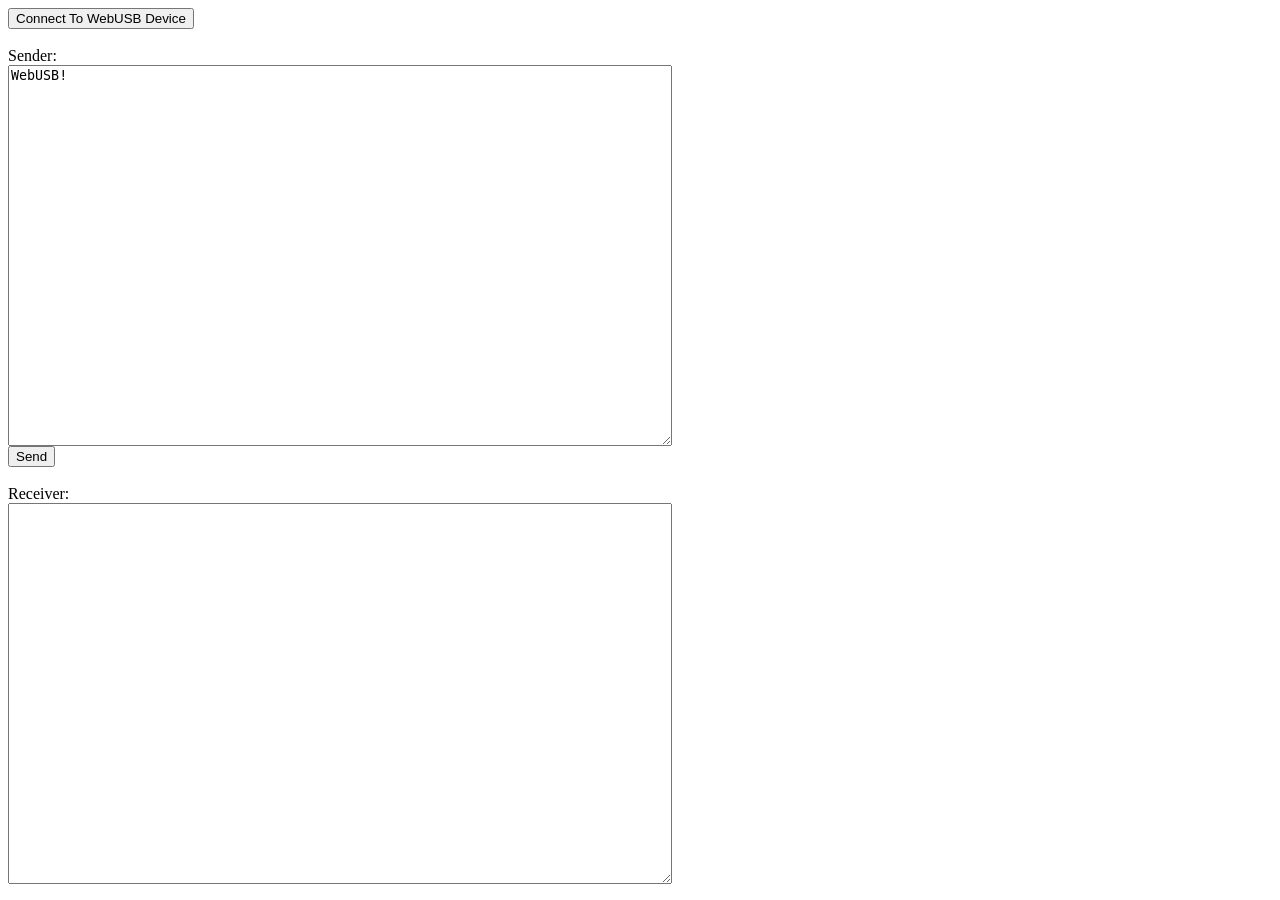
==== index.html @ 4e2903ae "Create index.html" ====
<html>
  <head>
    <title>WebUSB Serial Sample Application</title>
  </head>


<body>
  <script>
var serial = {};

(function() {
  'use strict';

  serial.getPorts = function() {
    return navigator.usb.getDevices().then(devices => {
      return devices.map(device => new serial.Port(device));
    });
  };

  serial.requestPort = function() {
    const filters = [
      { 'vendorId': 0x2fe3, 'productId': 0x0100 },
      { 'vendorId': 0x2fe3, 'productId': 0x00a },
      { 'vendorId': 0x8086, 'productId': 0xF8A1 },
      { 'vendorId': 0x1A86, 'productId': 0x7523 },      
    ];
    return navigator.usb.requestDevice({ 'filters': filters }).then(
      device => new serial.Port(device)
    );
  }

  serial.Port = function(device) {
    this.device_ = device;
  };

  serial.Port.prototype.connect = function() {
    let readLoop = () => {
      const {
        endpointNumber
      } = this.device_.configuration.interfaces[0].alternate.endpoints[0]
      this.device_.transferIn(endpointNumber, 64).then(result => {
        this.onReceive(result.data);
        readLoop();
      }, error => {
        this.onReceiveError(error);
      });
    };

    return this.device_.open()
        .then(() => {
          if (this.device_.configuration === null) {
            return this.device_.selectConfiguration(1);
          }
        })
        .then(() => this.device_.claimInterface(0))
        .then(() => {
          readLoop();
        });
  };

  serial.Port.prototype.disconnect = function() {
    return this.device_.close();
  };

  serial.Port.prototype.send = function(data) {
    const {
      endpointNumber
    } = this.device_.configuration.interfaces[0].alternate.endpoints[1]
    return this.device_.transferOut(endpointNumber, data);
  };
})();

let port;

function connect() {
  port.connect().then(() => {
    port.onReceive = data => {
      let textDecoder = new TextDecoder();
      console.log("Received:", textDecoder.decode(data));
      document.getElementById('output').value += textDecoder.decode(data);
    }
    port.onReceiveError = error => {
      console.error(error);
      document.querySelector("#connect").style = "visibility: initial";
      port.disconnect();
    };
  });
}

function send(string) {
  console.log("sending to serial:" + string.length);
  if (string.length === 0)
    return;
  console.log("sending to serial: [" + string +"]\n");

  let view = new TextEncoder('utf-8').encode(string);
  console.log(view);
  if (port) {
    port.send(view);
  }
};

window.onload = _ => {
  document.querySelector("#connect").onclick = function() {
    serial.requestPort().then(selectedPort => {
      port = selectedPort;
      this.style = "visibility: hidden";
      connect();
    });
  }

  document.querySelector("#submit").onclick = () => {
    let source = document.querySelector("#editor").value;
    send(source);
  }
}

</script>
 <button id="connect" style="visibility: initial">Connect To WebUSB Device</button>
 <br><br><label for="title">Sender: </label> <br>
 <textarea id="editor", rows="25" cols="80" id="source">WebUSB!</textarea>
 <br><button id="submit">Send</button>
 <br><br>
 <label for="title">Receiver: </label> </br>
 <textarea id="output", rows="25" cols="80" id="source"></textarea>
</body>
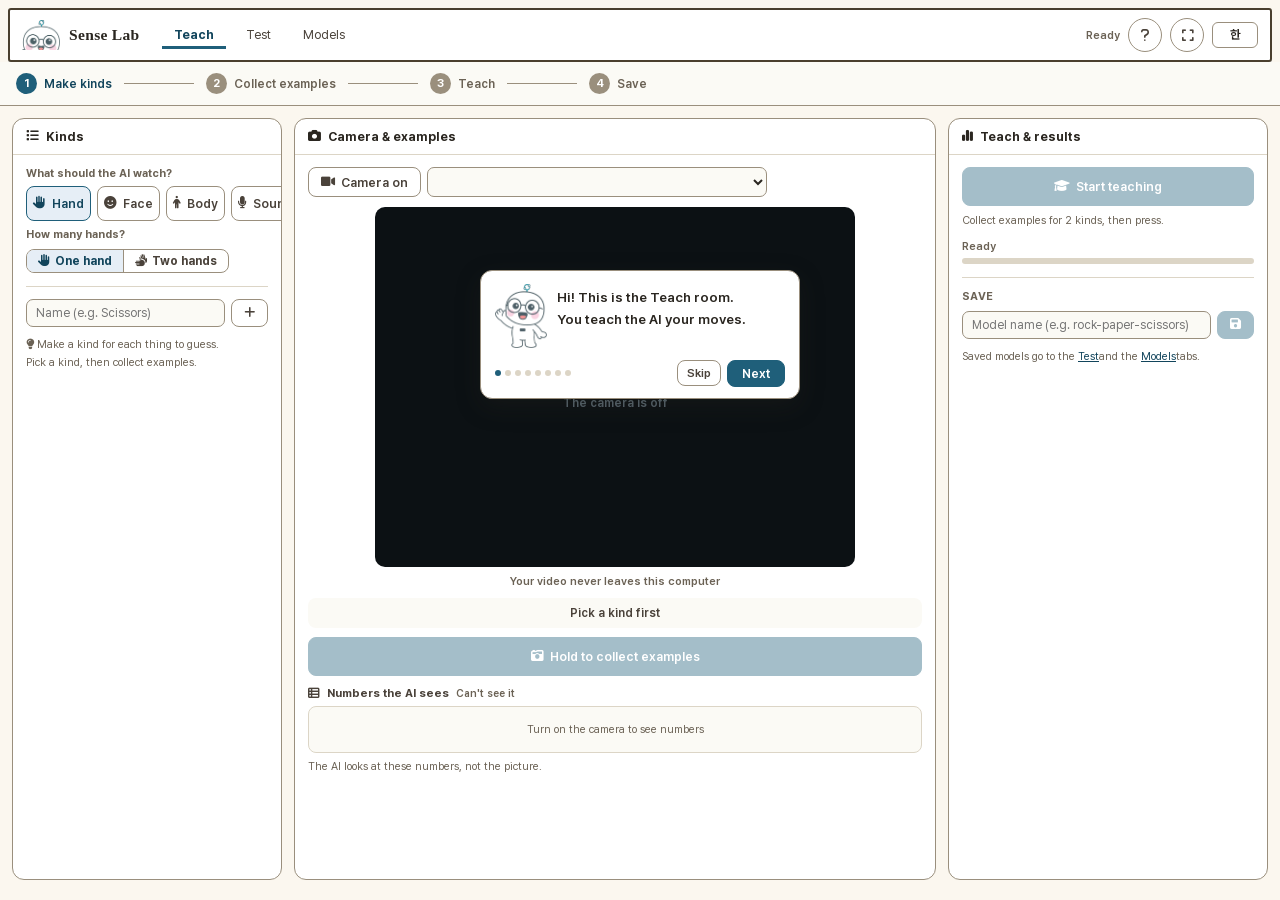
==== commit c1d154ad: "Add sense-lab static site assets Copy the deployable static files from themakerrobot/sense-lab: inde" ====
--- a/index.html
+++ b/index.html
@@ -1,126 +1,141 @@
-<html>
-  <head>
-    <title>WebUSB Serial Sample Application</title>
-  </head>
+<!DOCTYPE html>
+<html lang="ko">
+<head>
+<meta charset="utf-8">
+<meta name="viewport" content="width=device-width,initial-scale=1">
+<title>센스 랩 — 학습실</title>
+<meta name="description" content="웹캠으로 몸의 좌표를 모아 AI를 직접 가르쳐 보세요.">
+<link rel="icon" type="image/png" href="assets/img/favicon.png">
+<link rel="manifest" href="manifest.webmanifest">
+<meta name="theme-color" content="#FBF7EF">
+<link rel="stylesheet" href="assets/fonts/pretendard.css?v=23">
+<link rel="stylesheet" href="css/all.min.css?v=23">
+<link rel="stylesheet" href="css/ui.css?v=23">
+<link rel="stylesheet" href="css/theme-maker.css?v=23">
+<link rel="stylesheet" href="css/app.css?v=23">
+</head>
+<body>
 
+<header data-tab="index.html"></header>
 
-<body>
-  <script>
-var serial = {};
+<div id="steps">
+  <div class="stp on" id="s1"><span class="cir">1</span>종류 만들기</div>
+  <div class="stpline"></div>
+  <div class="stp" id="s2"><span class="cir">2</span>예시 모으기</div>
+  <div class="stpline"></div>
+  <div class="stp" id="s3"><span class="cir">3</span>배우기</div>
+  <div class="stpline"></div>
+  <div class="stp" id="s4"><span class="cir">4</span>저장하기</div>
+</div>
 
-(function() {
-  'use strict';
+<div id="glMain">
 
-  serial.getPorts = function() {
-    return navigator.usb.getDevices().then(devices => {
-      return devices.map(device => new serial.Port(device));
-    });
-  };
+  <div class="pan" id="panL">
+    <div class="ph"><i class="fa-solid fa-list"></i>종류</div>
+    <div class="pb">
+      <div class="pb-label">무엇을 보고 배울까요?</div>
+      <div class="srcpick">
+        <button class="db on" data-src="hand"><i class="fa-solid fa-hand"></i> 손</button>
+        <button class="db" data-src="face"><i class="fa-solid fa-face-smile"></i> 얼굴</button>
+        <button class="db" data-src="pose"><i class="fa-solid fa-person"></i> 포즈</button>
+        <button class="db" data-src="sound"><i class="fa-solid fa-microphone"></i> 소리</button>
+      </div>
+      <div id="variantRow" style="display:none"></div>
 
-  serial.requestPort = function() {
-    const filters = [
-      { 'vendorId': 0x2fe3, 'productId': 0x0100 },
-      { 'vendorId': 0x2fe3, 'productId': 0x00a },
-      { 'vendorId': 0x8086, 'productId': 0xF8A1 },
-      { 'vendorId': 0x1A86, 'productId': 0x7523 },      
-    ];
-    return navigator.usb.requestDevice({ 'filters': filters }).then(
-      device => new serial.Port(device)
-    );
-  }
+      <div class="sec2">
+        <div class="row">
+          <input class="inp" id="clsName" type="text" placeholder="이름 (예: 가위)" maxlength="20">
+          <button class="db" id="clsAdd" title="종류 더하기"><i class="fa-solid fa-plus"></i></button>
+        </div>
+        <div id="clsList"></div>
+        <div class="hint" id="clsHint">
+          <i class="fa-solid fa-lightbulb"></i> 맞히고 싶은 것마다 종류를 만들어요.<br>
+          종류를 누른 뒤 예시를 모아요.
+        </div>
+      </div>
+    </div>
+  </div>
 
-  serial.Port = function(device) {
-    this.device_ = device;
-  };
+  <div class="pan" id="panC">
+    <div class="ph"><i class="fa-solid fa-camera"></i><span id="panCTitle">카메라 &amp; 예시</span></div>
+    <div class="pb">
+      <div class="row" style="margin-bottom:10px">
+        <button class="db" id="camBtn" style="flex-shrink:0"><i class="fa-solid fa-video"></i> 카메라 켜기</button>
+        <select class="inp" id="camSel" style="cursor:pointer"></select>
+      </div>
 
-  serial.Port.prototype.connect = function() {
-    let readLoop = () => {
-      const {
-        endpointNumber
-      } = this.device_.configuration.interfaces[0].alternate.endpoints[0]
-      this.device_.transferIn(endpointNumber, 64).then(result => {
-        this.onReceive(result.data);
-        readLoop();
-      }, error => {
-        this.onReceiveError(error);
-      });
-    };
+      <div id="camBox">
+        <video id="camVid" playsinline muted></video>
+        <canvas id="ovCv"></canvas>
+        <canvas id="micCv" style="display:none"></canvas>
+        <div id="camOff"><i class="fa-solid fa-video-slash fa-2x"></i><span>카메라가 꺼져 있어요</span></div>
+      </div>
+      <div class="privnote" id="privNote">찍은 영상은 이 컴퓨터 밖으로 나가지 않아요</div>
 
-    return this.device_.open()
-        .then(() => {
-          if (this.device_.configuration === null) {
-            return this.device_.selectConfiguration(1);
-          }
-        })
-        .then(() => this.device_.claimInterface(0))
-        .then(() => {
-          readLoop();
-        });
-  };
+      <div class="selinfo" id="selInfo">종류를 골라 주세요</div>
+      <button class="db go" id="capBtn" disabled><i class="fa-solid fa-camera-retro"></i> 꾹 눌러서 예시 모으기</button>
 
-  serial.Port.prototype.disconnect = function() {
-    return this.device_.close();
-  };
+      <div id="numsWrap">
+        <div id="numsHead"><i class="fa-solid fa-table-list"></i>AI가 보는 숫자
+          <span class="st-badge" id="numsState">안 보여요</span>
+          <span class="st-badge" id="faceSigLine" style="display:none;margin-left:auto;color:var(--acc-ink)"></span></div>
+        <div id="numsBox">
+          <div id="numsEmpty">카메라를 켜면 숫자가 나와요</div>
+          <table id="numsTable" style="display:none"></table>
+        </div>
+        <div class="hint" style="margin-top:5px">AI는 사진이 아니라 이 숫자를 봐요.</div>
+      </div>
+    </div>
+  </div>
 
-  serial.Port.prototype.send = function(data) {
-    const {
-      endpointNumber
-    } = this.device_.configuration.interfaces[0].alternate.endpoints[1]
-    return this.device_.transferOut(endpointNumber, data);
-  };
-})();
+  <div class="pan" id="panR">
+    <div class="ph"><i class="fa-solid fa-chart-simple"></i>배우기 &amp; 결과</div>
+    <div class="pb">
+      <button class="db go" id="trainBtn" disabled style="width:100%;justify-content:center;padding:11px">
+        <i class="fa-solid fa-graduation-cap"></i> 배우기 시작
+      </button>
+      <div class="hint" style="margin-top:6px;margin-bottom:10px">종류 2개에 예시를 모은 뒤에 눌러요.</div>
 
-let port;
+      <div class="prg">
+        <div class="lb"><span id="prgLabel">준비 중</span><span id="prgPct"></span></div>
+        <div class="track"><div class="fill" id="prgFill"></div></div>
+      </div>
 
-function connect() {
-  port.connect().then(() => {
-    port.onReceive = data => {
-      let textDecoder = new TextDecoder();
-      console.log("Received:", textDecoder.decode(data));
-      document.getElementById('output').value += textDecoder.decode(data);
-    }
-    port.onReceiveError = error => {
-      console.error(error);
-      document.querySelector("#connect").style = "visibility: initial";
-      port.disconnect();
-    };
-  });
-}
+      <div id="chartBox" style="display:none">
+        <canvas id="chart"></canvas>
+        <div class="chart-legend">
+          <span><i class="lg-acc"></i>맞힌 비율</span>
+          <span><i class="lg-warn"></i>오차</span>
+        </div>
+      </div>
 
-function send(string) {
-  console.log("sending to serial:" + string.length);
-  if (string.length === 0)
-    return;
-  console.log("sending to serial: [" + string +"]\n");
+      <div class="sec2" id="resultSec" style="display:none">
+        <div class="st">결과</div>
+        <div><span class="accbig" id="accBig">0%</span><small id="accWord"></small></div>
+        <div id="cmWrap"></div>
+        <div class="cm-note">헷갈린 표 — 왼쪽이 진짜, 위쪽이 AI의 답이에요.<br>숫자가 대각선에 모이면 잘 배운 거예요.</div>
+      </div>
 
-  let view = new TextEncoder('utf-8').encode(string);
-  console.log(view);
-  if (port) {
-    port.send(view);
-  }
-};
+      <div class="sec2">
+        <div class="st">저장하기</div>
+        <div class="row">
+          <input class="inp" id="mdlName" type="text" placeholder="모델 이름 (예: 가위바위보)" maxlength="30">
+          <button class="db go" id="mdlSave" disabled title="저장"><i class="fa-solid fa-floppy-disk"></i></button>
+        </div>
+        <div class="hint">저장한 모델은 <a href="test.html" style="color:var(--acc-ink)">시험실</a>과
+          <a href="storage.html" style="color:var(--acc-ink)">보관함</a>에서 볼 수 있어요.</div>
+      </div>
+    </div>
+  </div>
 
-window.onload = _ => {
-  document.querySelector("#connect").onclick = function() {
-    serial.requestPort().then(selectedPort => {
-      port = selectedPort;
-      this.style = "visibility: hidden";
-      connect();
-    });
-  }
+</div>
 
-  document.querySelector("#submit").onclick = () => {
-    let source = document.querySelector("#editor").value;
-    send(source);
-  }
-}
+<div id="toast"></div>
 
-</script>
- <button id="connect" style="visibility: initial">Connect To WebUSB Device</button>
- <br><br><label for="title">Sender: </label> <br>
- <textarea id="editor", rows="25" cols="80" id="source">WebUSB!</textarea>
- <br><button id="submit">Send</button>
- <br><br>
- <label for="title">Receiver: </label> </br>
- <textarea id="output", rows="25" cols="80" id="source"></textarea>
+<script src="lib/nav.js?v=23"></script>
+<script src="lib/i18n.js?v=23"></script>
+<script src="lib/tour.js?v=23"></script>
+<script src="vendor/tfjs/tf.min.js"></script>
+<script type="module" src="lib/learn.js?v=23"></script>
 </body>
+</html>
--- a/assets/fonts/pretendard.css
+++ b/assets/fonts/pretendard.css
@@ -0,0 +1,927 @@
+/*
+Copyright (c) 2021 Kil Hyung-jin, with Reserved Font Name Pretendard.
+https://github.com/orioncactus/pretendard
+
+This Font Software is licensed under the SIL Open Font License, Version 1.1.
+This license is copied below, and is also available with a FAQ at:
+http://scripts.sil.org/OFL
+*/
+/* [0] */
+@font-face {
+	font-family: 'Pretendard Variable';
+	font-style: normal;
+	font-display: swap;
+	font-weight: 45 920;
+	src: url(./woff2-dynamic-subset/PretendardVariable.subset.0.woff2) format('woff2-variations');
+	unicode-range: U+f9ca-fa0b, U+ff03-ff05, U+ff07, U+ff0a-ff0b, U+ff0d-ff19, U+ff1b, U+ff1d, U+ff20-ff5b, U+ff5d, U+ffe0-ffe3, U+ffe5-ffe6;
+}
+
+/* [1] */
+@font-face {
+	font-family: 'Pretendard Variable';
+	font-style: normal;
+	font-display: swap;
+	font-weight: 45 920;
+	src: url(./woff2-dynamic-subset/PretendardVariable.subset.1.woff2) format('woff2-variations');
+	unicode-range: U+d723-d728, U+d72a-d733, U+d735-d748, U+d74a-d74f, U+d752-d753, U+d755-d757, U+d75a-d75f, U+d762-d764, U+d766-d768, U+d76a-d76b, U+d76d-d76f, U+d771-d787, U+d789-d78b, U+d78d-d78f, U+d791-d797, U+d79a, U+d79c, U+d79e-d7a3, U+f900-f909, U+f90b-f92e;
+}
+
+/* [2] */
+@font-face {
+	font-family: 'Pretendard Variable';
+	font-style: normal;
+	font-display: swap;
+	font-weight: 45 920;
+	src: url(./woff2-dynamic-subset/PretendardVariable.subset.2.woff2) format('woff2-variations');
+	unicode-range: U+d679-d68b, U+d68e-d69e, U+d6a0, U+d6a2-d6a7, U+d6a9-d6c3, U+d6c6-d6c7, U+d6c9-d6cb, U+d6cd-d6d3, U+d6d5-d6d6, U+d6d8-d6e3, U+d6e5-d6e7, U+d6e9-d6fb, U+d6fd-d717, U+d719-d71f, U+d721-d722;
+}
+
+/* [3] */
+@font-face {
+	font-family: 'Pretendard Variable';
+	font-style: normal;
+	font-display: swap;
+	font-weight: 45 920;
+	src: url(./woff2-dynamic-subset/PretendardVariable.subset.3.woff2) format('woff2-variations');
+	unicode-range: U+d5bc-d5c7, U+d5ca-d5cb, U+d5cd-d5cf, U+d5d1-d5d7, U+d5d9-d5da, U+d5dc, U+d5de-d5e3, U+d5e6-d5e7, U+d5e9-d5eb, U+d5ed-d5f6, U+d5f8, U+d5fa-d5ff, U+d602-d603, U+d605-d607, U+d609-d60f, U+d612-d613, U+d616-d61b, U+d61d-d637, U+d63a-d63b, U+d63d-d63f, U+d641-d647, U+d64a-d64c, U+d64e-d653, U+d656-d657, U+d659-d65b, U+d65d-d666, U+d668, U+d66a-d678;
+}
+
+/* [4] */
+@font-face {
+	font-family: 'Pretendard Variable';
+	font-style: normal;
+	font-display: swap;
+	font-weight: 45 920;
+	src: url(./woff2-dynamic-subset/PretendardVariable.subset.4.woff2) format('woff2-variations');
+	unicode-range: U+d507, U+d509-d50b, U+d50d-d513, U+d515-d53b, U+d53e-d53f, U+d541-d543, U+d545-d54c, U+d54e, U+d550, U+d552-d557, U+d55a-d55b, U+d55d-d55f, U+d561-d564, U+d566-d567, U+d56a, U+d56c, U+d56e-d573, U+d576-d577, U+d579-d583, U+d585-d586, U+d58a-d5a4, U+d5a6-d5bb;
+}
+
+/* [5] */
+@font-face {
+	font-family: 'Pretendard Variable';
+	font-style: normal;
+	font-display: swap;
+	font-weight: 45 920;
+	src: url(./woff2-dynamic-subset/PretendardVariable.subset.5.woff2) format('woff2-variations');
+	unicode-range: U+d464-d477, U+d47a-d47b, U+d47d-d47f, U+d481-d487, U+d489-d48a, U+d48c, U+d48e-d4e7, U+d4e9-d503, U+d505-d506;
+}
+
+/* [6] */
+@font-face {
+	font-family: 'Pretendard Variable';
+	font-style: normal;
+	font-display: swap;
+	font-weight: 45 920;
+	src: url(./woff2-dynamic-subset/PretendardVariable.subset.6.woff2) format('woff2-variations');
+	unicode-range: U+d3bf-d3c7, U+d3ca-d3cf, U+d3d1-d3eb, U+d3ee-d3ef, U+d3f1-d3f3, U+d3f5-d3fb, U+d3fd-d400, U+d402-d45b, U+d45d-d463;
+}
+
+/* [7] */
+@font-face {
+	font-family: 'Pretendard Variable';
+	font-style: normal;
+	font-display: swap;
+	font-weight: 45 920;
+	src: url(./woff2-dynamic-subset/PretendardVariable.subset.7.woff2) format('woff2-variations');
+	unicode-range: U+d2ff, U+d302-d304, U+d306-d30b, U+d30f, U+d311-d313, U+d315-d31b, U+d31e, U+d322-d324, U+d326-d327, U+d32a-d32b, U+d32d-d32f, U+d331-d337, U+d339-d33c, U+d33e-d37b, U+d37e-d37f, U+d381-d383, U+d385-d38b, U+d38e-d390, U+d392-d397, U+d39a-d39b, U+d39d-d39f, U+d3a1-d3a7, U+d3a9-d3aa, U+d3ac, U+d3ae-d3b3, U+d3b5-d3b7, U+d3b9-d3bb, U+d3bd-d3be;
+}
+
+/* [8] */
+@font-face {
+	font-family: 'Pretendard Variable';
+	font-style: normal;
+	font-display: swap;
+	font-weight: 45 920;
+	src: url(./woff2-dynamic-subset/PretendardVariable.subset.8.woff2) format('woff2-variations');
+	unicode-range: U+d257-d27f, U+d281-d29b, U+d29d-d29f, U+d2a1-d2ab, U+d2ad-d2b7, U+d2ba-d2bb, U+d2bd-d2bf, U+d2c1-d2c7, U+d2c9-d2ef, U+d2f2-d2f3, U+d2f5-d2f7, U+d2f9-d2fe;
+}
+
+/* [9] */
+@font-face {
+	font-family: 'Pretendard Variable';
+	font-style: normal;
+	font-display: swap;
+	font-weight: 45 920;
+	src: url(./woff2-dynamic-subset/PretendardVariable.subset.9.woff2) format('woff2-variations');
+	unicode-range: U+d1b4, U+d1b6-d1f3, U+d1f5-d22b, U+d22e-d22f, U+d231-d233, U+d235-d23b, U+d23d-d240, U+d242-d256;
+}
+
+/* [10] */
+@font-face {
+	font-family: 'Pretendard Variable';
+	font-style: normal;
+	font-display: swap;
+	font-weight: 45 920;
+	src: url(./woff2-dynamic-subset/PretendardVariable.subset.10.woff2) format('woff2-variations');
+	unicode-range: U+d105-d12f, U+d132-d133, U+d135-d137, U+d139-d13f, U+d141-d142, U+d144, U+d146-d14b, U+d14e-d14f, U+d151-d153, U+d155-d15b, U+d15e-d187, U+d189-d19f, U+d1a2-d1a3, U+d1a5-d1a7, U+d1a9-d1af, U+d1b2-d1b3;
+}
+
+/* [11] */
+@font-face {
+	font-family: 'Pretendard Variable';
+	font-style: normal;
+	font-display: swap;
+	font-weight: 45 920;
+	src: url(./woff2-dynamic-subset/PretendardVariable.subset.11.woff2) format('woff2-variations');
+	unicode-range: U+d04b-d04f, U+d051-d057, U+d059-d06b, U+d06d-d06f, U+d071-d073, U+d075-d07b, U+d07e-d0a3, U+d0a6-d0a7, U+d0a9-d0ab, U+d0ad-d0b3, U+d0b6, U+d0b8, U+d0ba-d0bf, U+d0c2-d0c3, U+d0c5-d0c7, U+d0c9-d0cf, U+d0d2, U+d0d6-d0db, U+d0de-d0df, U+d0e1-d0e3, U+d0e5-d0eb, U+d0ee-d0f0, U+d0f2-d104;
+}
+
+/* [12] */
+@font-face {
+	font-family: 'Pretendard Variable';
+	font-style: normal;
+	font-display: swap;
+	font-weight: 45 920;
+	src: url(./woff2-dynamic-subset/PretendardVariable.subset.12.woff2) format('woff2-variations');
+	unicode-range: U+cfa2-cfc3, U+cfc5-cfdf, U+cfe2-cfe3, U+cfe5-cfe7, U+cfe9-cff4, U+cff6-cffb, U+cffd-cfff, U+d001-d003, U+d005-d017, U+d019-d033, U+d036-d037, U+d039-d03b, U+d03d-d04a;
+}
+
+/* [13] */
+@font-face {
+	font-family: 'Pretendard Variable';
+	font-style: normal;
+	font-display: swap;
+	font-weight: 45 920;
+	src: url(./woff2-dynamic-subset/PretendardVariable.subset.13.woff2) format('woff2-variations');
+	unicode-range: U+cef0-cef3, U+cef6, U+cef9-ceff, U+cf01-cf03, U+cf05-cf07, U+cf09-cf0f, U+cf11-cf12, U+cf14-cf1b, U+cf1d-cf1f, U+cf21-cf2f, U+cf31-cf53, U+cf56-cf57, U+cf59-cf5b, U+cf5d-cf63, U+cf66, U+cf68, U+cf6a-cf6f, U+cf71-cf84, U+cf86-cf8b, U+cf8d-cfa1;
+}
+
+/* [14] */
+@font-face {
+	font-family: 'Pretendard Variable';
+	font-style: normal;
+	font-display: swap;
+	font-weight: 45 920;
+	src: url(./woff2-dynamic-subset/PretendardVariable.subset.14.woff2) format('woff2-variations');
+	unicode-range: U+ce3c-ce57, U+ce5a-ce5b, U+ce5d-ce5f, U+ce61-ce67, U+ce6a, U+ce6c, U+ce6e-ce73, U+ce76-ce77, U+ce79-ce7b, U+ce7d-ce83, U+ce85-ce88, U+ce8a-ce8f, U+ce91-ce93, U+ce95-ce97, U+ce99-ce9f, U+cea2, U+cea4-ceab, U+cead-cee3, U+cee6-cee7, U+cee9-ceeb, U+ceed-ceef;
+}
+
+/* [15] */
+@font-face {
+	font-family: 'Pretendard Variable';
+	font-style: normal;
+	font-display: swap;
+	font-weight: 45 920;
+	src: url(./woff2-dynamic-subset/PretendardVariable.subset.15.woff2) format('woff2-variations');
+	unicode-range: U+cd92-cd93, U+cd96-cd97, U+cd99-cd9b, U+cd9d-cda3, U+cda6-cda8, U+cdaa-cdaf, U+cdb1-cdc3, U+cdc5-cdcb, U+cdcd-cde7, U+cde9-ce03, U+ce05-ce1f, U+ce22-ce34, U+ce36-ce3b;
+}
+
+/* [16] */
+@font-face {
+	font-family: 'Pretendard Variable';
+	font-style: normal;
+	font-display: swap;
+	font-weight: 45 920;
+	src: url(./woff2-dynamic-subset/PretendardVariable.subset.16.woff2) format('woff2-variations');
+	unicode-range: U+ccef-cd07, U+cd0a-cd0b, U+cd0d-cd1a, U+cd1c, U+cd1e-cd2b, U+cd2d-cd5b, U+cd5d-cd77, U+cd79-cd91;
+}
+
+/* [17] */
+@font-face {
+	font-family: 'Pretendard Variable';
+	font-style: normal;
+	font-display: swap;
+	font-weight: 45 920;
+	src: url(./woff2-dynamic-subset/PretendardVariable.subset.17.woff2) format('woff2-variations');
+	unicode-range: U+cc3f-cc43, U+cc46-cc47, U+cc49-cc4b, U+cc4d-cc53, U+cc55-cc58, U+cc5a-cc5f, U+cc61-cc97, U+cc9a-cc9b, U+cc9d-cc9f, U+cca1-cca7, U+ccaa, U+ccac, U+ccae-ccb3, U+ccb6-ccb7, U+ccb9-ccbb, U+ccbd-cccf, U+ccd1-cce3, U+cce5-ccee;
+}
+
+/* [18] */
+@font-face {
+	font-family: 'Pretendard Variable';
+	font-style: normal;
+	font-display: swap;
+	font-weight: 45 920;
+	src: url(./woff2-dynamic-subset/PretendardVariable.subset.18.woff2) format('woff2-variations');
+	unicode-range: U+cb91-cbd3, U+cbd5-cbe3, U+cbe5-cc0b, U+cc0e-cc0f, U+cc11-cc13, U+cc15-cc1b, U+cc1d-cc20, U+cc23-cc27, U+cc2a-cc2b, U+cc2d, U+cc2f, U+cc31-cc37, U+cc3a, U+cc3c;
+}
+
+/* [19] */
+@font-face {
+	font-family: 'Pretendard Variable';
+	font-style: normal;
+	font-display: swap;
+	font-weight: 45 920;
+	src: url(./woff2-dynamic-subset/PretendardVariable.subset.19.woff2) format('woff2-variations');
+	unicode-range: U+caf4-cb47, U+cb4a-cb90;
+}
+
+/* [20] */
+@font-face {
+	font-family: 'Pretendard Variable';
+	font-style: normal;
+	font-display: swap;
+	font-weight: 45 920;
+	src: url(./woff2-dynamic-subset/PretendardVariable.subset.20.woff2) format('woff2-variations');
+	unicode-range: U+ca4a-ca4b, U+ca4e-ca4f, U+ca51-ca53, U+ca55-ca5b, U+ca5d-ca60, U+ca62-ca83, U+ca85-cabb, U+cabe-cabf, U+cac1-cac3, U+cac5-cacb, U+cacd-cad0, U+cad2, U+cad4-cad8, U+cada-caf3;
+}
+
+/* [21] */
+@font-face {
+	font-family: 'Pretendard Variable';
+	font-style: normal;
+	font-display: swap;
+	font-weight: 45 920;
+	src: url(./woff2-dynamic-subset/PretendardVariable.subset.21.woff2) format('woff2-variations');
+	unicode-range: U+c996-c997, U+c99a-c99c, U+c99e-c9bf, U+c9c2-c9c3, U+c9c5-c9c7, U+c9c9-c9cf, U+c9d2, U+c9d4, U+c9d7-c9d8, U+c9db, U+c9de-c9df, U+c9e1-c9e3, U+c9e5-c9e6, U+c9e8-c9eb, U+c9ee-c9f0, U+c9f2-c9f7, U+c9f9-ca0b, U+ca0d-ca28, U+ca2a-ca49;
+}
+
+/* [22] */
+@font-face {
+	font-family: 'Pretendard Variable';
+	font-style: normal;
+	font-display: swap;
+	font-weight: 45 920;
+	src: url(./woff2-dynamic-subset/PretendardVariable.subset.22.woff2) format('woff2-variations');
+	unicode-range: U+c8e9-c8f4, U+c8f6-c8fb, U+c8fe-c8ff, U+c901-c903, U+c905-c90b, U+c90e-c910, U+c912-c917, U+c919-c92b, U+c92d-c94f, U+c951-c953, U+c955-c96b, U+c96d-c973, U+c975-c987, U+c98a-c98b, U+c98d-c98f, U+c991-c995;
+}
+
+/* [23] */
+@font-face {
+	font-family: 'Pretendard Variable';
+	font-style: normal;
+	font-display: swap;
+	font-weight: 45 920;
+	src: url(./woff2-dynamic-subset/PretendardVariable.subset.23.woff2) format('woff2-variations');
+	unicode-range: U+c841-c84b, U+c84d-c86f, U+c872-c873, U+c875-c877, U+c879-c87f, U+c882-c884, U+c887-c88a, U+c88d-c8c3, U+c8c5-c8df, U+c8e1-c8e8;
+}
+
+/* [24] */
+@font-face {
+	font-family: 'Pretendard Variable';
+	font-style: normal;
+	font-display: swap;
+	font-weight: 45 920;
+	src: url(./woff2-dynamic-subset/PretendardVariable.subset.24.woff2) format('woff2-variations');
+	unicode-range: U+c779-c77b, U+c77e-c782, U+c786, U+c78b, U+c78d, U+c78f, U+c792-c793, U+c795, U+c797, U+c799-c79f, U+c7a2, U+c7a7-c7ab, U+c7ae-c7bb, U+c7bd-c7c0, U+c7c2-c7c7, U+c7c9-c7dc, U+c7de-c7ff, U+c802-c803, U+c805-c807, U+c809, U+c80b-c80f, U+c812, U+c814, U+c817-c81b, U+c81e-c81f, U+c821-c823, U+c825-c82e, U+c830-c837, U+c839-c83b, U+c83d-c840;
+}
+
+/* [25] */
+@font-face {
+	font-family: 'Pretendard Variable';
+	font-style: normal;
+	font-display: swap;
+	font-weight: 45 920;
+	src: url(./woff2-dynamic-subset/PretendardVariable.subset.25.woff2) format('woff2-variations');
+	unicode-range: U+c6bb-c6bf, U+c6c2, U+c6c4, U+c6c6-c6cb, U+c6ce-c6cf, U+c6d1-c6d3, U+c6d5-c6db, U+c6dd-c6df, U+c6e1-c6e7, U+c6e9-c6eb, U+c6ed-c6ef, U+c6f1-c6f8, U+c6fa-c703, U+c705-c707, U+c709-c70b, U+c70d-c716, U+c718, U+c71a-c71f, U+c722-c723, U+c725-c727, U+c729-c734, U+c736-c73b, U+c73e-c73f, U+c741-c743, U+c745-c74b, U+c74e-c750, U+c752-c757, U+c759-c773, U+c776-c777;
+}
+
+/* [26] */
+@font-face {
+	font-family: 'Pretendard Variable';
+	font-style: normal;
+	font-display: swap;
+	font-weight: 45 920;
+	src: url(./woff2-dynamic-subset/PretendardVariable.subset.26.woff2) format('woff2-variations');
+	unicode-range: U+c5f5-c5fb, U+c5fe, U+c602-c605, U+c607, U+c609-c60f, U+c611-c61a, U+c61c-c623, U+c626-c627, U+c629-c62b, U+c62d, U+c62f-c632, U+c636, U+c638, U+c63a-c63f, U+c642-c643, U+c645-c647, U+c649-c652, U+c656-c65b, U+c65d-c65f, U+c661-c663, U+c665-c677, U+c679-c67b, U+c67d-c693, U+c696-c697, U+c699-c69b, U+c69d-c6a3, U+c6a6, U+c6a8, U+c6aa-c6af, U+c6b2-c6b3, U+c6b5-c6b7, U+c6b9-c6ba;
+}
+
+/* [27] */
+@font-face {
+	font-family: 'Pretendard Variable';
+	font-style: normal;
+	font-display: swap;
+	font-weight: 45 920;
+	src: url(./woff2-dynamic-subset/PretendardVariable.subset.27.woff2) format('woff2-variations');
+	unicode-range: U+c517-c527, U+c52a-c52b, U+c52d-c52f, U+c531-c538, U+c53a, U+c53c, U+c53e-c543, U+c546-c547, U+c54b, U+c54d-c552, U+c556, U+c55a-c55b, U+c55d, U+c55f, U+c562-c563, U+c565-c567, U+c569-c56f, U+c572, U+c574, U+c576-c57b, U+c57e-c57f, U+c581-c583, U+c585-c586, U+c588-c58b, U+c58e, U+c590, U+c592-c596, U+c599-c5b3, U+c5b6-c5b7, U+c5ba, U+c5be-c5c3, U+c5ca-c5cb, U+c5cd, U+c5cf, U+c5d2-c5d3, U+c5d5-c5d7, U+c5d9-c5df, U+c5e1-c5e2, U+c5e4, U+c5e6-c5eb, U+c5ef, U+c5f1-c5f3;
+}
+
+/* [28] */
+@font-face {
+	font-family: 'Pretendard Variable';
+	font-style: normal;
+	font-display: swap;
+	font-weight: 45 920;
+	src: url(./woff2-dynamic-subset/PretendardVariable.subset.28.woff2) format('woff2-variations');
+	unicode-range: U+c475-c4ef, U+c4f2-c4f3, U+c4f5-c4f7, U+c4f9-c4ff, U+c502-c50b, U+c50d-c516;
+}
+
+/* [29] */
+@font-face {
+	font-family: 'Pretendard Variable';
+	font-style: normal;
+	font-display: swap;
+	font-weight: 45 920;
+	src: url(./woff2-dynamic-subset/PretendardVariable.subset.29.woff2) format('woff2-variations');
+	unicode-range: U+c3d0-c3d7, U+c3da-c3db, U+c3dd-c3de, U+c3e1-c3ec, U+c3ee-c3f3, U+c3f5-c42b, U+c42d-c463, U+c466-c474;
+}
+
+/* [30] */
+@font-face {
+	font-family: 'Pretendard Variable';
+	font-style: normal;
+	font-display: swap;
+	font-weight: 45 920;
+	src: url(./woff2-dynamic-subset/PretendardVariable.subset.30.woff2) format('woff2-variations');
+	unicode-range: U+c32b-c367, U+c36a-c36b, U+c36d-c36f, U+c371-c377, U+c37a-c37b, U+c37e-c383, U+c385-c387, U+c389-c3cf;
+}
+
+/* [31] */
+@font-face {
+	font-family: 'Pretendard Variable';
+	font-style: normal;
+	font-display: swap;
+	font-weight: 45 920;
+	src: url(./woff2-dynamic-subset/PretendardVariable.subset.31.woff2) format('woff2-variations');
+	unicode-range: U+c26a-c26b, U+c26d-c26f, U+c271-c273, U+c275-c27b, U+c27e-c287, U+c289-c28f, U+c291-c297, U+c299-c29a, U+c29c-c2a3, U+c2a5-c2a7, U+c2a9-c2ab, U+c2ad-c2b3, U+c2b6, U+c2b8, U+c2ba-c2bb, U+c2bd-c2db, U+c2de-c2df, U+c2e1-c2e2, U+c2e5-c2ea, U+c2ee, U+c2f0, U+c2f2-c2f5, U+c2f7, U+c2fa-c2fb, U+c2fd-c2ff, U+c301-c307, U+c309-c30c, U+c30e-c312, U+c315-c323, U+c325-c328, U+c32a;
+}
+
+/* [32] */
+@font-face {
+	font-family: 'Pretendard Variable';
+	font-style: normal;
+	font-display: swap;
+	font-weight: 45 920;
+	src: url(./woff2-dynamic-subset/PretendardVariable.subset.32.woff2) format('woff2-variations');
+	unicode-range: U+c1bc-c1c3, U+c1c5-c1df, U+c1e1-c1fb, U+c1fd-c203, U+c205-c20c, U+c20e, U+c210-c217, U+c21a-c21b, U+c21d-c21e, U+c221-c227, U+c229-c22a, U+c22c, U+c22e, U+c230, U+c233-c24f, U+c251-c257, U+c259-c269;
+}
+
+/* [33] */
+@font-face {
+	font-family: 'Pretendard Variable';
+	font-style: normal;
+	font-display: swap;
+	font-weight: 45 920;
+	src: url(./woff2-dynamic-subset/PretendardVariable.subset.33.woff2) format('woff2-variations');
+	unicode-range: U+c101-c11b, U+c11f, U+c121-c123, U+c125-c12b, U+c12e, U+c132-c137, U+c13a-c13b, U+c13d-c13f, U+c141-c147, U+c14a, U+c14c-c153, U+c155-c157, U+c159-c15b, U+c15d-c166, U+c169-c16f, U+c171-c177, U+c179-c18b, U+c18e-c18f, U+c191-c193, U+c195-c19b, U+c19d-c19e, U+c1a0, U+c1a2-c1a4, U+c1a6-c1bb;
+}
+
+/* [34] */
+@font-face {
+	font-family: 'Pretendard Variable';
+	font-style: normal;
+	font-display: swap;
+	font-weight: 45 920;
+	src: url(./woff2-dynamic-subset/PretendardVariable.subset.34.woff2) format('woff2-variations');
+	unicode-range: U+c049-c057, U+c059-c05b, U+c05d-c05f, U+c061-c067, U+c069-c08f, U+c091-c0ab, U+c0ae-c0af, U+c0b1-c0b3, U+c0b5, U+c0b7-c0bb, U+c0be, U+c0c2-c0c7, U+c0ca-c0cb, U+c0cd-c0cf, U+c0d1-c0d7, U+c0d9-c0da, U+c0dc, U+c0de-c0e3, U+c0e5-c0eb, U+c0ed-c0f3, U+c0f6, U+c0f8, U+c0fa-c0ff;
+}
+
+/* [35] */
+@font-face {
+	font-family: 'Pretendard Variable';
+	font-style: normal;
+	font-display: swap;
+	font-weight: 45 920;
+	src: url(./woff2-dynamic-subset/PretendardVariable.subset.35.woff2) format('woff2-variations');
+	unicode-range: U+bfa7-bfaf, U+bfb1-bfc4, U+bfc6-bfcb, U+bfce-bfcf, U+bfd1-bfd3, U+bfd5-bfdb, U+bfdd-c048;
+}
+
+/* [36] */
+@font-face {
+	font-family: 'Pretendard Variable';
+	font-style: normal;
+	font-display: swap;
+	font-weight: 45 920;
+	src: url(./woff2-dynamic-subset/PretendardVariable.subset.36.woff2) format('woff2-variations');
+	unicode-range: U+bf07, U+bf09-bf3f, U+bf41-bf4f, U+bf52-bf54, U+bf56-bfa6;
+}
+
+/* [37] */
+@font-face {
+	font-family: 'Pretendard Variable';
+	font-style: normal;
+	font-display: swap;
+	font-weight: 45 920;
+	src: url(./woff2-dynamic-subset/PretendardVariable.subset.37.woff2) format('woff2-variations');
+	unicode-range: U+be56, U+be58, U+be5c-be5f, U+be62-be63, U+be65-be67, U+be69-be74, U+be76-be7b, U+be7e-be7f, U+be81-be8e, U+be90, U+be92-bea7, U+bea9-becf, U+bed2-bed3, U+bed5-bed6, U+bed9-bee3, U+bee6-bf06;
+}
+
+/* [38] */
+@font-face {
+	font-family: 'Pretendard Variable';
+	font-style: normal;
+	font-display: swap;
+	font-weight: 45 920;
+	src: url(./woff2-dynamic-subset/PretendardVariable.subset.38.woff2) format('woff2-variations');
+	unicode-range: U+bdb0-bdd3, U+bdd5-bdef, U+bdf1-be0b, U+be0d-be0f, U+be11-be13, U+be15-be43, U+be46-be47, U+be49-be4b, U+be4d-be53;
+}
+
+/* [39] */
+@font-face {
+	font-family: 'Pretendard Variable';
+	font-style: normal;
+	font-display: swap;
+	font-weight: 45 920;
+	src: url(./woff2-dynamic-subset/PretendardVariable.subset.39.woff2) format('woff2-variations');
+	unicode-range: U+bd03, U+bd06, U+bd08, U+bd0a-bd0f, U+bd11-bd22, U+bd25-bd47, U+bd49-bd58, U+bd5a-bd7f, U+bd82-bd83, U+bd85-bd87, U+bd8a-bd8f, U+bd91-bd92, U+bd94, U+bd96-bd98, U+bd9a-bdaf;
+}
+
+/* [40] */
+@font-face {
+	font-family: 'Pretendard Variable';
+	font-style: normal;
+	font-display: swap;
+	font-weight: 45 920;
+	src: url(./woff2-dynamic-subset/PretendardVariable.subset.40.woff2) format('woff2-variations');
+	unicode-range: U+bc4e-bc83, U+bc86-bc87, U+bc89-bc8b, U+bc8d-bc93, U+bc96, U+bc98, U+bc9b-bc9f, U+bca2-bca3, U+bca5-bca7, U+bca9-bcb2, U+bcb4-bcbb, U+bcbe-bcbf, U+bcc1-bcc3, U+bcc5-bccc, U+bcce-bcd0, U+bcd2-bcd4, U+bcd6-bcf3, U+bcf7, U+bcf9-bcfb, U+bcfd-bd02;
+}
+
+/* [41] */
+@font-face {
+	font-family: 'Pretendard Variable';
+	font-style: normal;
+	font-display: swap;
+	font-weight: 45 920;
+	src: url(./woff2-dynamic-subset/PretendardVariable.subset.41.woff2) format('woff2-variations');
+	unicode-range: U+bb90-bba3, U+bba5-bbab, U+bbad-bbbf, U+bbc1-bbf7, U+bbfa-bbfb, U+bbfd-bbfe, U+bc01-bc07, U+bc09-bc0a, U+bc0e, U+bc10, U+bc12-bc13, U+bc17, U+bc19-bc1a, U+bc1e, U+bc20-bc23, U+bc26, U+bc28, U+bc2a-bc2c, U+bc2e-bc2f, U+bc32-bc33, U+bc35-bc37, U+bc39-bc3f, U+bc41-bc42, U+bc44, U+bc46-bc48, U+bc4a-bc4d;
+}
+
+/* [42] */
+@font-face {
+	font-family: 'Pretendard Variable';
+	font-style: normal;
+	font-display: swap;
+	font-weight: 45 920;
+	src: url(./woff2-dynamic-subset/PretendardVariable.subset.42.woff2) format('woff2-variations');
+	unicode-range: U+bae6-bafb, U+bafd-bb17, U+bb19-bb33, U+bb37, U+bb39-bb3a, U+bb3d-bb43, U+bb45-bb46, U+bb48, U+bb4a-bb4f, U+bb51-bb53, U+bb55-bb57, U+bb59-bb62, U+bb64-bb8f;
+}
+
+/* [43] */
+@font-face {
+	font-family: 'Pretendard Variable';
+	font-style: normal;
+	font-display: swap;
+	font-weight: 45 920;
+	src: url(./woff2-dynamic-subset/PretendardVariable.subset.43.woff2) format('woff2-variations');
+	unicode-range: U+ba30-ba37, U+ba3a-ba3b, U+ba3d-ba3f, U+ba41-ba47, U+ba49-ba4a, U+ba4c, U+ba4e-ba53, U+ba56-ba57, U+ba59-ba5b, U+ba5d-ba63, U+ba65-ba66, U+ba68-ba6f, U+ba71-ba73, U+ba75-ba77, U+ba79-ba84, U+ba86, U+ba88-baa7, U+baaa, U+baad-baaf, U+bab1-bab7, U+baba, U+babc, U+babe-bae5;
+}
+
+/* [44] */
+@font-face {
+	font-family: 'Pretendard Variable';
+	font-style: normal;
+	font-display: swap;
+	font-weight: 45 920;
+	src: url(./woff2-dynamic-subset/PretendardVariable.subset.44.woff2) format('woff2-variations');
+	unicode-range: U+b96e-b973, U+b976-b977, U+b979-b97b, U+b97d-b983, U+b986, U+b988, U+b98a-b98d, U+b98f-b9ab, U+b9ae-b9af, U+b9b1-b9b3, U+b9b5-b9bb, U+b9be, U+b9c0, U+b9c2-b9c7, U+b9ca-b9cb, U+b9cd, U+b9d2-b9d7, U+b9da, U+b9dc, U+b9df-b9e0, U+b9e2, U+b9e6-b9e7, U+b9e9-b9f3, U+b9f6, U+b9f8, U+b9fb-ba2f;
+}
+
+/* [45] */
+@font-face {
+	font-family: 'Pretendard Variable';
+	font-style: normal;
+	font-display: swap;
+	font-weight: 45 920;
+	src: url(./woff2-dynamic-subset/PretendardVariable.subset.45.woff2) format('woff2-variations');
+	unicode-range: U+b8bf-b8cb, U+b8cd-b8e0, U+b8e2-b8e7, U+b8ea-b8eb, U+b8ed-b8ef, U+b8f1-b8f7, U+b8fa, U+b8fc, U+b8fe-b903, U+b905-b917, U+b919-b91f, U+b921-b93b, U+b93d-b957, U+b95a-b95b, U+b95d-b95f, U+b961-b967, U+b969-b96c;
+}
+
+/* [46] */
+@font-face {
+	font-family: 'Pretendard Variable';
+	font-style: normal;
+	font-display: swap;
+	font-weight: 45 920;
+	src: url(./woff2-dynamic-subset/PretendardVariable.subset.46.woff2) format('woff2-variations');
+	unicode-range: U+b80d-b80f, U+b811-b817, U+b81a, U+b81c-b823, U+b826-b827, U+b829-b82b, U+b82d-b833, U+b836, U+b83a-b83f, U+b841-b85b, U+b85e-b85f, U+b861-b863, U+b865-b86b, U+b86e, U+b870, U+b872-b8af, U+b8b1-b8be;
+}
+
+/* [47] */
+@font-face {
+	font-family: 'Pretendard Variable';
+	font-style: normal;
+	font-display: swap;
+	font-weight: 45 920;
+	src: url(./woff2-dynamic-subset/PretendardVariable.subset.47.woff2) format('woff2-variations');
+	unicode-range: U+b74d-b75f, U+b761-b763, U+b765-b774, U+b776-b77b, U+b77e-b77f, U+b781-b783, U+b785-b78b, U+b78e, U+b792-b796, U+b79a-b79b, U+b79d-b7a7, U+b7aa, U+b7ae-b7b3, U+b7b6-b7c8, U+b7ca-b7eb, U+b7ee-b7ef, U+b7f1-b7f3, U+b7f5-b7fb, U+b7fe, U+b802-b806, U+b80a-b80b;
+}
+
+/* [48] */
+@font-face {
+	font-family: 'Pretendard Variable';
+	font-style: normal;
+	font-display: swap;
+	font-weight: 45 920;
+	src: url(./woff2-dynamic-subset/PretendardVariable.subset.48.woff2) format('woff2-variations');
+	unicode-range: U+b6a7-b6aa, U+b6ac-b6b0, U+b6b2-b6ef, U+b6f1-b727, U+b72a-b72b, U+b72d-b72e, U+b731-b737, U+b739-b73a, U+b73c-b743, U+b745-b74c;
+}
+
+/* [49] */
+@font-face {
+	font-family: 'Pretendard Variable';
+	font-style: normal;
+	font-display: swap;
+	font-weight: 45 920;
+	src: url(./woff2-dynamic-subset/PretendardVariable.subset.49.woff2) format('woff2-variations');
+	unicode-range: U+b605-b60f, U+b612-b617, U+b619-b624, U+b626-b69b, U+b69e-b6a3, U+b6a5-b6a6;
+}
+
+/* [50] */
+@font-face {
+	font-family: 'Pretendard Variable';
+	font-style: normal;
+	font-display: swap;
+	font-weight: 45 920;
+	src: url(./woff2-dynamic-subset/PretendardVariable.subset.50.woff2) format('woff2-variations');
+	unicode-range: U+b55f, U+b562-b583, U+b585-b59f, U+b5a2-b5a3, U+b5a5-b5a7, U+b5a9-b5b2, U+b5b5-b5ba, U+b5bd-b604;
+}
+
+/* [51] */
+@font-face {
+	font-family: 'Pretendard Variable';
+	font-style: normal;
+	font-display: swap;
+	font-weight: 45 920;
+	src: url(./woff2-dynamic-subset/PretendardVariable.subset.51.woff2) format('woff2-variations');
+	unicode-range: U+b4a5-b4b6, U+b4b8-b4bf, U+b4c1-b4c7, U+b4c9-b4db, U+b4de-b4df, U+b4e1-b4e2, U+b4e5-b4eb, U+b4ee, U+b4f0, U+b4f2-b513, U+b516-b517, U+b519-b51a, U+b51d-b523, U+b526, U+b528, U+b52b-b52f, U+b532-b533, U+b535-b537, U+b539-b53f, U+b541-b544, U+b546-b54b, U+b54d-b54f, U+b551-b55b, U+b55d-b55e;
+}
+
+/* [52] */
+@font-face {
+	font-family: 'Pretendard Variable';
+	font-style: normal;
+	font-display: swap;
+	font-weight: 45 920;
+	src: url(./woff2-dynamic-subset/PretendardVariable.subset.52.woff2) format('woff2-variations');
+	unicode-range: U+b3f8-b3fb, U+b3fd-b40f, U+b411-b417, U+b419-b41b, U+b41d-b41f, U+b421-b427, U+b42a-b42b, U+b42d-b44f, U+b452-b453, U+b455-b457, U+b459-b45f, U+b462-b464, U+b466-b46b, U+b46d-b47f, U+b481-b4a3;
+}
+
+/* [53] */
+@font-face {
+	font-family: 'Pretendard Variable';
+	font-style: normal;
+	font-display: swap;
+	font-weight: 45 920;
+	src: url(./woff2-dynamic-subset/PretendardVariable.subset.53.woff2) format('woff2-variations');
+	unicode-range: U+b342-b353, U+b356-b357, U+b359-b35b, U+b35d-b35e, U+b360-b363, U+b366, U+b368, U+b36a-b36d, U+b36f, U+b372-b373, U+b375-b377, U+b379-b37f, U+b381-b382, U+b384, U+b386-b38b, U+b38d-b3c3, U+b3c6-b3c7, U+b3c9-b3ca, U+b3cd-b3d3, U+b3d6, U+b3d8, U+b3da-b3f7;
+}
+
+/* [54] */
+@font-face {
+	font-family: 'Pretendard Variable';
+	font-style: normal;
+	font-display: swap;
+	font-weight: 45 920;
+	src: url(./woff2-dynamic-subset/PretendardVariable.subset.54.woff2) format('woff2-variations');
+	unicode-range: U+b27c-b283, U+b285-b28f, U+b292-b293, U+b295-b297, U+b29a-b29f, U+b2a1-b2a4, U+b2a7-b2a9, U+b2ab, U+b2ad-b2c7, U+b2ca-b2cb, U+b2cd-b2cf, U+b2d1-b2d7, U+b2da, U+b2dc, U+b2de-b2e3, U+b2e7, U+b2e9-b2ea, U+b2ef-b2f3, U+b2f6, U+b2f8, U+b2fa-b2fb, U+b2fd-b2fe, U+b302-b303, U+b305-b307, U+b309-b30f, U+b312, U+b316-b31b, U+b31d-b341;
+}
+
+/* [55] */
+@font-face {
+	font-family: 'Pretendard Variable';
+	font-style: normal;
+	font-display: swap;
+	font-weight: 45 920;
+	src: url(./woff2-dynamic-subset/PretendardVariable.subset.55.woff2) format('woff2-variations');
+	unicode-range: U+b1d6-b1e7, U+b1e9-b1fc, U+b1fe-b203, U+b206-b207, U+b209-b20b, U+b20d-b213, U+b216-b21f, U+b221-b257, U+b259-b273, U+b275-b27b;
+}
+
+/* [56] */
+@font-face {
+	font-family: 'Pretendard Variable';
+	font-style: normal;
+	font-display: swap;
+	font-weight: 45 920;
+	src: url(./woff2-dynamic-subset/PretendardVariable.subset.56.woff2) format('woff2-variations');
+	unicode-range: U+b120-b122, U+b126-b127, U+b129-b12b, U+b12d-b133, U+b136, U+b138, U+b13a-b13f, U+b142-b143, U+b145-b14f, U+b151-b153, U+b156-b157, U+b159-b177, U+b17a-b17b, U+b17d-b17f, U+b181-b187, U+b189-b18c, U+b18e-b191, U+b195-b1a7, U+b1a9-b1cb, U+b1cd-b1d5;
+}
+
+/* [57] */
+@font-face {
+	font-family: 'Pretendard Variable';
+	font-style: normal;
+	font-display: swap;
+	font-weight: 45 920;
+	src: url(./woff2-dynamic-subset/PretendardVariable.subset.57.woff2) format('woff2-variations');
+	unicode-range: U+b05f-b07b, U+b07e-b07f, U+b081-b083, U+b085-b08b, U+b08d-b097, U+b09b, U+b09d-b09f, U+b0a2-b0a7, U+b0aa, U+b0b0, U+b0b2, U+b0b6-b0b7, U+b0b9-b0bb, U+b0bd-b0c3, U+b0c6-b0c7, U+b0ca-b0cf, U+b0d1-b0df, U+b0e1-b0e4, U+b0e6-b107, U+b10a-b10b, U+b10d-b10f, U+b111-b112, U+b114-b117, U+b119-b11a, U+b11c-b11f;
+}
+
+/* [58] */
+@font-face {
+	font-family: 'Pretendard Variable';
+	font-style: normal;
+	font-display: swap;
+	font-weight: 45 920;
+	src: url(./woff2-dynamic-subset/PretendardVariable.subset.58.woff2) format('woff2-variations');
+	unicode-range: U+afac-afb7, U+afba-afbb, U+afbd-afbf, U+afc1-afc6, U+afca-afcc, U+afce-afd3, U+afd5-afe7, U+afe9-afef, U+aff1-b00b, U+b00d-b00f, U+b011-b013, U+b015-b01b, U+b01d-b027, U+b029-b043, U+b045-b047, U+b049, U+b04b, U+b04d-b052, U+b055-b056, U+b058-b05c, U+b05e;
+}
+
+/* [59] */
+@font-face {
+	font-family: 'Pretendard Variable';
+	font-style: normal;
+	font-display: swap;
+	font-weight: 45 920;
+	src: url(./woff2-dynamic-subset/PretendardVariable.subset.59.woff2) format('woff2-variations');
+	unicode-range: U+af03-af07, U+af09-af2b, U+af2e-af33, U+af35-af3b, U+af3e-af40, U+af44-af47, U+af4a-af5c, U+af5e-af63, U+af65-af7f, U+af81-afab;
+}
+
+/* [60] */
+@font-face {
+	font-family: 'Pretendard Variable';
+	font-style: normal;
+	font-display: swap;
+	font-weight: 45 920;
+	src: url(./woff2-dynamic-subset/PretendardVariable.subset.60.woff2) format('woff2-variations');
+	unicode-range: U+ae56-ae5b, U+ae5e-ae60, U+ae62-ae64, U+ae66-ae67, U+ae69-ae6b, U+ae6d-ae83, U+ae85-aebb, U+aebf, U+aec1-aec3, U+aec5-aecb, U+aece, U+aed0, U+aed2-aed7, U+aed9-aef3, U+aef5-af02;
+}
+
+/* [61] */
+@font-face {
+	font-family: 'Pretendard Variable';
+	font-style: normal;
+	font-display: swap;
+	font-weight: 45 920;
+	src: url(./woff2-dynamic-subset/PretendardVariable.subset.61.woff2) format('woff2-variations');
+	unicode-range: U+ad9c-ada3, U+ada5-adbf, U+adc1-adc3, U+adc5-adc7, U+adc9-add2, U+add4-addb, U+addd-addf, U+ade1-ade3, U+ade5-adf7, U+adfa-adfb, U+adfd-adff, U+ae02-ae07, U+ae0a, U+ae0c, U+ae0e-ae13, U+ae15-ae2f, U+ae31-ae33, U+ae35-ae37, U+ae39-ae3f, U+ae42, U+ae44, U+ae46-ae49, U+ae4b, U+ae4f, U+ae51-ae53, U+ae55;
+}
+
+/* [62] */
+@font-face {
+	font-family: 'Pretendard Variable';
+	font-style: normal;
+	font-display: swap;
+	font-weight: 45 920;
+	src: url(./woff2-dynamic-subset/PretendardVariable.subset.62.woff2) format('woff2-variations');
+	unicode-range: U+ace2-ace3, U+ace5-ace6, U+ace9-acef, U+acf2, U+acf4, U+acf7-acfb, U+acfe-acff, U+ad01-ad03, U+ad05-ad0b, U+ad0d-ad10, U+ad12-ad1b, U+ad1d-ad33, U+ad35-ad48, U+ad4a-ad4f, U+ad51-ad6b, U+ad6e-ad6f, U+ad71-ad72, U+ad77-ad7c, U+ad7e, U+ad80, U+ad82-ad87, U+ad89-ad8b, U+ad8d-ad8f, U+ad91-ad9b;
+}
+
+/* [63] */
+@font-face {
+	font-family: 'Pretendard Variable';
+	font-style: normal;
+	font-display: swap;
+	font-weight: 45 920;
+	src: url(./woff2-dynamic-subset/PretendardVariable.subset.63.woff2) format('woff2-variations');
+	unicode-range: U+ac25-ac2c, U+ac2e, U+ac30, U+ac32-ac37, U+ac39-ac3f, U+ac41-ac4c, U+ac4e-ac6f, U+ac72-ac73, U+ac75-ac76, U+ac79-ac7f, U+ac82, U+ac84-ac88, U+ac8a-ac8b, U+ac8d-ac8f, U+ac91-ac93, U+ac95-ac9b, U+ac9d-ac9e, U+aca1-aca7, U+acab, U+acad-acaf, U+acb1-acb7, U+acba-acbb, U+acbe-acc0, U+acc2-acc3, U+acc5-acdf;
+}
+
+/* [64] */
+@font-face {
+	font-family: 'Pretendard Variable';
+	font-style: normal;
+	font-display: swap;
+	font-weight: 45 920;
+	src: url(./woff2-dynamic-subset/PretendardVariable.subset.64.woff2) format('woff2-variations');
+	unicode-range: U+99df, U+99ed, U+99f1, U+99ff, U+9a01, U+9a08, U+9a0e-9a0f, U+9a19, U+9a2b, U+9a30, U+9a36-9a37, U+9a40, U+9a43, U+9a45, U+9a4d, U+9a55, U+9a57, U+9a5a-9a5b, U+9a5f, U+9a62, U+9a65, U+9a69-9a6a, U+9aa8, U+9ab8, U+9ad3, U+9ae5, U+9aee, U+9b1a, U+9b27, U+9b2a, U+9b31, U+9b3c, U+9b41-9b45, U+9b4f, U+9b54, U+9b5a, U+9b6f, U+9b8e, U+9b91, U+9b9f, U+9bab, U+9bae, U+9bc9, U+9bd6, U+9be4, U+9be8, U+9c0d, U+9c10, U+9c12, U+9c15, U+9c25, U+9c32, U+9c3b, U+9c47, U+9c49, U+9c57, U+9ce5, U+9ce7, U+9ce9, U+9cf3-9cf4, U+9cf6, U+9d09, U+9d1b, U+9d26, U+9d28, U+9d3b, U+9d51, U+9d5d, U+9d60-9d61, U+9d6c, U+9d72, U+9da9, U+9daf, U+9db4, U+9dc4, U+9dd7, U+9df2, U+9df8-9dfa, U+9e1a, U+9e1e, U+9e75, U+9e79, U+9e7d, U+9e7f, U+9e92-9e93, U+9e97, U+9e9d, U+9e9f, U+9ea5, U+9eb4-9eb5, U+9ebb, U+9ebe, U+9ec3, U+9ecd-9ece, U+9ed4, U+9ed8, U+9edb-9edc, U+9ede, U+9ee8, U+9ef4, U+9f07-9f08, U+9f0e, U+9f13, U+9f20, U+9f3b, U+9f4a-9f4b, U+9f4e, U+9f52, U+9f5f, U+9f61, U+9f67, U+9f6a, U+9f6c, U+9f77, U+9f8d, U+9f90, U+9f95, U+9f9c, U+ac02-ac03, U+ac05-ac06, U+ac09-ac0f, U+ac17-ac18, U+ac1b, U+ac1e-ac1f, U+ac21-ac23;
+}
+
+/* [65] */
+@font-face {
+	font-family: 'Pretendard Variable';
+	font-style: normal;
+	font-display: swap;
+	font-weight: 45 920;
+	src: url(./woff2-dynamic-subset/PretendardVariable.subset.65.woff2) format('woff2-variations');
+	unicode-range: U+338c-339c, U+339f-33a0, U+33a2-33cb, U+33cf-33d0, U+33d3, U+33d6, U+33d8, U+33db-33dd, U+4e01, U+4e03, U+4e07-4e08, U+4e11, U+4e14-4e15, U+4e18-4e19, U+4e1e, U+4e32, U+4e38-4e39, U+4e42-4e43, U+4e45, U+4e4d-4e4f, U+4e56, U+4e58-4e59, U+4e5d-4e5e, U+4e6b, U+4e6d, U+4e73, U+4e76-4e77, U+4e7e, U+4e82, U+4e86, U+4e88, U+4e8e, U+4e90-4e92, U+4e94-4e95, U+4e98, U+4e9b, U+4e9e, U+4ea1-4ea2, U+4ea4-4ea6, U+4ea8, U+4eab, U+4ead-4eae, U+4eb6, U+4ec0-4ec1, U+4ec4, U+4ec7, U+4ecb, U+4ecd, U+4ed4-4ed5, U+4ed7-4ed9, U+4edd, U+4edf, U+4ee4, U+4ef0, U+4ef2, U+4ef6-4ef7, U+4efb, U+4f01, U+4f09, U+4f0b, U+4f0d-4f11, U+4f2f, U+4f34, U+4f36, U+4f38, U+4f3a, U+4f3c-4f3d;
+}
+
+/* [66] */
+@font-face {
+	font-family: 'Pretendard Variable';
+	font-style: normal;
+	font-display: swap;
+	font-weight: 45 920;
+	src: url(./woff2-dynamic-subset/PretendardVariable.subset.66.woff2) format('woff2-variations');
+	unicode-range: U+3136, U+3138, U+313a-3140, U+3143-3144, U+3150, U+3152, U+3154-3156, U+3158-315b, U+315d-315f, U+3162, U+3164-318c, U+318e, U+3200-321b, U+3231, U+3239, U+3251-325a, U+3260-327b, U+327e-327f, U+328a-3290, U+3294, U+329e, U+32a5, U+3380-3384, U+3388-338b;
+}
+
+/* [67] */
+@font-face {
+	font-family: 'Pretendard Variable';
+	font-style: normal;
+	font-display: swap;
+	font-weight: 45 920;
+	src: url(./woff2-dynamic-subset/PretendardVariable.subset.67.woff2) format('woff2-variations');
+	unicode-range: U+2f7d, U+2f7f-2f8b, U+2f8e-2f90, U+2f92-2f97, U+2f99-2fa0, U+2fa2-2fa3, U+2fa5-2fa9, U+2fac-2fb1, U+2fb3-2fbc, U+2fc1-2fca, U+2fcd-2fd4, U+3003, U+3012-3019, U+301c, U+301e-3020, U+3036, U+3041, U+3043, U+3045, U+3047, U+3049, U+304e, U+3050, U+3052, U+3056, U+305a, U+305c, U+305e, U+3062, U+3065, U+306c, U+3070-307d, U+3080, U+3085, U+3087, U+308e, U+3090-3091, U+30a1, U+30a5, U+30a9, U+30ae, U+30b1-30b2, U+30b4, U+30b6, U+30bc-30be, U+30c2, U+30c5, U+30cc, U+30d2, U+30d4, U+30d8-30dd, U+30e4, U+30e6, U+30e8, U+30ee, U+30f0-30f2, U+30f4-30f6, U+3133, U+3135;
+}
+
+/* [68] */
+@font-face {
+	font-family: 'Pretendard Variable';
+	font-style: normal;
+	font-display: swap;
+	font-weight: 45 920;
+	src: url(./woff2-dynamic-subset/PretendardVariable.subset.68.woff2) format('woff2-variations');
+	unicode-range: U+2541-254b, U+25a4-25a9, U+25b1, U+25b5, U+25b9, U+25bf, U+25c1, U+25c3, U+25c9-25ca, U+25cc, U+25ce, U+25d0-25d1, U+25e6, U+25ef, U+260f, U+261d, U+261f, U+262f, U+2660, U+2664, U+2667-2669, U+266d, U+266f, U+2716, U+271a, U+273d, U+2756, U+2776-277f, U+278a-2793, U+2963, U+2965, U+2ac5-2ac6, U+2acb-2acc, U+2f00, U+2f04, U+2f06, U+2f08, U+2f0a-2f0b, U+2f11-2f12, U+2f14, U+2f17-2f18, U+2f1c-2f1d, U+2f1f-2f20, U+2f23-2f26, U+2f28-2f29, U+2f2b, U+2f2d, U+2f2f-2f32, U+2f38, U+2f3c-2f40, U+2f42-2f4c, U+2f4f-2f52, U+2f54-2f58, U+2f5a-2f66, U+2f69-2f70, U+2f72-2f76, U+2f78, U+2f7a-2f7c;
+}
+
+/* [69] */
+@font-face {
+	font-family: 'Pretendard Variable';
+	font-style: normal;
+	font-display: swap;
+	font-weight: 45 920;
+	src: url(./woff2-dynamic-subset/PretendardVariable.subset.69.woff2) format('woff2-variations');
+	unicode-range: U+2479-2487, U+249c-24d1, U+24d3-24d7, U+24d9-24e9, U+24eb-24f4, U+2500-2501, U+2503, U+250c-2513, U+2515-2516, U+2518-2540;
+}
+
+/* [70] */
+@font-face {
+	font-family: 'Pretendard Variable';
+	font-style: normal;
+	font-display: swap;
+	font-weight: 45 920;
+	src: url(./woff2-dynamic-subset/PretendardVariable.subset.70.woff2) format('woff2-variations');
+	unicode-range: U+215b-215e, U+2162-2169, U+2170-2179, U+2195-2199, U+21b0-21b4, U+21bc, U+21c0, U+21c4-21c5, U+21cd, U+21cf-21d4, U+21e0-21e3, U+21e6-21e9, U+2200, U+2202-2203, U+2206-2209, U+220b-220c, U+220f, U+2211, U+2213, U+221a, U+221d-2220, U+2222, U+2225-2227, U+2229-222c, U+222e, U+2234-2237, U+223d, U+2243, U+2245, U+2248, U+2250-2253, U+225a, U+2260-2262, U+2264-2267, U+226a-226b, U+226e-2273, U+2276-2277, U+2279-227b, U+2280-2287, U+228a-228b, U+2295-2297, U+22a3-22a5, U+22bb-22bc, U+22ce-22cf, U+22da-22db, U+22ee-22ef, U+2306, U+2312, U+2314, U+2467-2478;
+}
+
+/* [71] */
+@font-face {
+	font-family: 'Pretendard Variable';
+	font-style: normal;
+	font-display: swap;
+	font-weight: 45 920;
+	src: url(./woff2-dynamic-subset/PretendardVariable.subset.71.woff2) format('woff2-variations');
+	unicode-range: U+81-82, U+84, U+a2-a5, U+a7-a8, U+aa, U+ac, U+b1-b3, U+b6, U+b8-ba, U+bc-be, U+c0, U+c2, U+c6-cb, U+ce-d0, U+d4, U+d8-d9, U+db-dc, U+de-df, U+e6, U+eb, U+ee-f0, U+f4, U+f7-f9, U+fb, U+fe-ff, U+111, U+126-127, U+132-133, U+138, U+13f-142, U+149-14b, U+152-153, U+166-167, U+2bc, U+2c7, U+2d0, U+2d8-2d9, U+2db-2dd, U+391-394, U+396-3a1, U+3a3-3a9, U+3b2-3b6, U+3b8, U+3bc, U+3be-3c1, U+3c3-3c9, U+2010, U+2015-2016, U+2018-2019, U+201b, U+201f-2021, U+2025, U+2030, U+2033-2036, U+203c, U+203e, U+2042, U+2074, U+207a-207f, U+2081-2084, U+2109, U+2113, U+2116, U+2121, U+2126, U+212b, U+2153-2154;
+}
+
+/* [72] */
+@font-face {
+	font-family: 'Pretendard Variable';
+	font-style: normal;
+	font-display: swap;
+	font-weight: 45 920;
+	src: url(./woff2-dynamic-subset/PretendardVariable.subset.72.woff2) format('woff2-variations');
+	unicode-range: U+e8, U+2da, U+2160, U+2194, U+3054, U+3058, U+306d, U+3086, U+308d, U+30ac, U+30bb, U+30c4, U+30cd-30ce, U+30e2, U+3132, U+3146, U+3149, U+339d, U+4e3b, U+4f0a, U+4fdd, U+4fe1, U+5409, U+540c, U+5834, U+592a-592b, U+5b9a, U+5dde, U+5e0c, U+5e73, U+5f0f, U+60f3, U+653f, U+661f, U+662f, U+667a, U+683c, U+6b4c, U+6c11, U+767c, U+76ee, U+76f4, U+77f3, U+79d1, U+7a7a, U+7b2c, U+7d22, U+8207, U+8a00, U+8a71, U+9280, U+9580, U+958b, U+96c6, U+9762, U+98df, U+9ed1, U+ac2d, U+adc8, U+add3, U+af48, U+b014, U+b134-b135, U+b158, U+b2aa, U+b35f, U+b6a4, U+b9cf, U+bb63, U+bd23, U+be91, U+c29b, U+c3f4, U+c42c, U+c55c, U+c573, U+c58f, U+c78c, U+c7dd, U+c8f5, U+cad1, U+cc48, U+cf10, U+cf20, U+d03c, U+d07d, U+d2a0, U+d30e, U+d38d, U+d3a8, U+d3c8, U+d5e5, U+d5f9, U+d6e4, U+f90a, U+ff02, U+ff1c;
+}
+
+/* [73] */
+@font-face {
+	font-family: 'Pretendard Variable';
+	font-style: normal;
+	font-display: swap;
+	font-weight: 45 920;
+	src: url(./woff2-dynamic-subset/PretendardVariable.subset.73.woff2) format('woff2-variations');
+	unicode-range: U+3b1, U+2466, U+25a1, U+25a3, U+261c, U+3008-3009, U+305b, U+305d, U+3069, U+30a7, U+30ba, U+30cf, U+30ef, U+3151, U+3157, U+4e4b, U+4e5f, U+4e8c, U+4eca, U+4ed6, U+4f5b, U+50cf, U+5149, U+5165, U+5171, U+5229, U+529b, U+5316, U+539f, U+53f2, U+571f, U+5728, U+58eb, U+591c, U+5b78, U+5c11, U+5c55, U+5ddd, U+5e02, U+5fb7, U+60c5, U+610f, U+611f, U+6625, U+66f8, U+6797, U+679c, U+682a, U+6d2a, U+706b, U+7406, U+767b, U+76f8, U+77e5, U+7acb, U+898b, U+8a69, U+8def, U+8fd1, U+901a, U+90e8, U+91cd, U+975e, U+ae14, U+ae6c, U+aec0, U+afc7, U+afc9, U+b01c, U+b028, U+b308, U+b311, U+b314, U+b31c, U+b524, U+b560, U+b764, U+b920, U+b9e3, U+bd48, U+be7d, U+c0db, U+c231, U+c270, U+c2e3, U+c37d, U+c3ed, U+c530, U+c6a5, U+c6dc, U+c7a4, U+c954, U+c974, U+d000, U+d565, U+d667, U+d6c5, U+d79d, U+ff1e;
+}
+
+/* [74] */
+@font-face {
+	font-family: 'Pretendard Variable';
+	font-style: normal;
+	font-display: swap;
+	font-weight: 45 920;
+	src: url(./woff2-dynamic-subset/PretendardVariable.subset.74.woff2) format('woff2-variations');
+	unicode-range: U+131, U+2032, U+2465, U+2642, U+3048, U+3051, U+3083-3084, U+308f, U+30c0, U+30d1, U+30d3, U+30d6, U+30df, U+30e7, U+3153, U+4e16, U+4e8b, U+4ee5, U+5206, U+52a0, U+52d5, U+53e4, U+53ef, U+54c1, U+57ce, U+597d, U+5b8c, U+5ea6, U+5f8c, U+5f97, U+6210, U+6240, U+624b, U+6728, U+6bd4, U+7236, U+7269, U+7279, U+738b, U+7528, U+7530, U+767e, U+798f, U+8005, U+8a18, U+90fd, U+91cc, U+9577, U+9593, U+98a8, U+ac20, U+acf6, U+ad90, U+af5d, U+af80, U+afcd, U+aff0, U+b0a1, U+b0b5, U+b1fd, U+b2fc, U+b380, U+b51b, U+b584, U+b5b3, U+b8fd, U+b93c, U+b9f4, U+bb44, U+bc08, U+bc27, U+bc49, U+be55, U+be64, U+bfb0, U+bfc5, U+c178, U+c21f, U+c314, U+c4f1, U+c58d, U+c664, U+c698, U+c6a7, U+c6c1, U+c9ed, U+cac0, U+cacc, U+cad9, U+ccb5, U+cdcc, U+d0e4, U+d143, U+d320, U+d330, U+d54d, U+ff06, U+ff1f, U+ff5e;
+}
+
+/* [75] */
+@font-face {
+	font-family: 'Pretendard Variable';
+	font-style: normal;
+	font-display: swap;
+	font-weight: 45 920;
+	src: url(./woff2-dynamic-subset/PretendardVariable.subset.75.woff2) format('woff2-variations');
+	unicode-range: U+b4, U+20a9, U+20ac, U+2190, U+24d8, U+2502, U+2514, U+2592, U+25c7-25c8, U+2663, U+3060, U+3064, U+3081, U+3088, U+30a3, U+30a6, U+30aa, U+30b5, U+30c7, U+30ca-30cb, U+30d0, U+30e3, U+30e5, U+339e, U+4e09, U+4eac, U+4f5c, U+5167-5168, U+516c, U+51fa, U+5408, U+540d, U+591a, U+5b57, U+6211, U+65b9, U+660e, U+6642, U+6700, U+6b63, U+6e2f, U+7063, U+7532, U+793e, U+81ea, U+8272, U+82b1, U+897f, U+8eca, U+91ce, U+ac38, U+ad76, U+ae84, U+aecc, U+b07d, U+b0b1, U+b215, U+b2a0, U+b310, U+b3d7, U+b52a, U+b618, U+b775, U+b797, U+bcd5, U+bd59, U+be80, U+bea8, U+bed1, U+bee4-bee5, U+c060, U+c2ef, U+c329, U+c3dc, U+c597, U+c5bd, U+c5e5, U+c69c, U+c9d6, U+ca29, U+ca5c, U+ca84, U+cc39, U+cc3b, U+ce89, U+cee5, U+cf65, U+cf85, U+d058, U+d145, U+d22d, U+d325, U+d37d, U+d3ad, U+d769, U+ff0c;
+}
+
+/* [76] */
+@font-face {
+	font-family: 'Pretendard Variable';
+	font-style: normal;
+	font-display: swap;
+	font-weight: 45 920;
+	src: url(./woff2-dynamic-subset/PretendardVariable.subset.76.woff2) format('woff2-variations');
+	unicode-range: U+2161, U+2228, U+2299, U+2464, U+2517, U+2640, U+3042, U+304a, U+3053, U+3061, U+307f, U+3082, U+308c, U+3092, U+30a8, U+30ab, U+30ad, U+30b0, U+30b3, U+30b7, U+30c1, U+30c6, U+30c9, U+30d5, U+30d7, U+30de, U+30e0-30e1, U+30ec-30ed, U+4e0b, U+4e0d, U+4ee3, U+53f0, U+548c, U+5b89, U+5bb6, U+5c0f, U+611b, U+6771, U+6aa2, U+6bcd, U+6c34, U+6cd5, U+6d77, U+767d, U+795e, U+8ecd, U+9999, U+9ad8, U+ac07, U+ac1a, U+ac40, U+ad0c, U+ad88, U+ada4, U+ae01, U+ae65, U+aebd, U+aec4, U+afe8, U+b139, U+b205, U+b383, U+b38c, U+b42c, U+b461, U+b55c, U+b78f, U+b8fb, U+b9f7, U+bafc, U+bc99, U+bed8, U+bfcd, U+c0bf, U+c0f9, U+c167, U+c204, U+c20f, U+c22f, U+c258, U+c298, U+c2bc, U+c388, U+c501, U+c50c, U+c5b9, U+c5ce, U+c641, U+c648, U+c73d, U+ca50, U+ca61, U+cc4c, U+ceac, U+d0d4, U+d5f7, U+d6d7, U+ff1a;
+}
+
+/* [77] */
+@font-face {
+	font-family: 'Pretendard Variable';
+	font-style: normal;
+	font-display: swap;
+	font-weight: 45 920;
+	src: url(./woff2-dynamic-subset/PretendardVariable.subset.77.woff2) format('woff2-variations');
+	unicode-range: U+2103, U+2463, U+25c6, U+25cb, U+266c, U+3001, U+300a, U+3046, U+304c-304d, U+304f, U+3055, U+3059, U+3063, U+3066-3068, U+306f, U+3089, U+30b8, U+30bf, U+314f, U+4e0a, U+570b, U+5730, U+5916, U+5929, U+5c71, U+5e74, U+5fc3, U+601d, U+6027, U+63d0, U+6709, U+6734, U+751f, U+7684, U+82f1, U+9053, U+91d1, U+97f3, U+ac2f, U+ac4d, U+adc4, U+ade4, U+ae41, U+ae4d-ae4e, U+aed1, U+afb9, U+b0e0, U+b299, U+b365, U+b46c, U+b480, U+b4c8, U+b7b4, U+b819, U+b918, U+baab, U+bab9, U+be8f, U+bed7, U+c0ec, U+c19f, U+c1a5, U+c3d9, U+c464, U+c53d, U+c553, U+c570, U+c5cc, U+c633, U+c6a4, U+c7a3, U+c7a6, U+c886, U+c9d9-c9da, U+c9ec, U+ca0c, U+cc21, U+cd1b, U+cd78, U+cdc4, U+cef8, U+cfe4, U+d0a5, U+d0b5, U+d0ec, U+d15d, U+d188, U+d23c, U+d2ac, U+d729, U+d79b, U+ff01, U+ff08-ff09, U+ff5c;
+}
+
+/* [78] */
+@font-face {
+	font-family: 'Pretendard Variable';
+	font-style: normal;
+	font-display: swap;
+	font-weight: 45 920;
+	src: url(./woff2-dynamic-subset/PretendardVariable.subset.78.woff2) format('woff2-variations');
+	unicode-range: U+2039-203a, U+223c, U+25b3, U+25b7, U+25bd, U+25cf, U+266a, U+3002, U+300b, U+304b, U+3057, U+305f, U+306a-306b, U+307e, U+308a-308b, U+3093, U+30a2, U+30af, U+30b9, U+30c3, U+30c8, U+30e9-30eb, U+33a1, U+4e00, U+524d, U+5357, U+5b50, U+7121, U+884c, U+9751, U+ac94, U+aebe, U+aecd, U+af08, U+af41, U+af49, U+b010, U+b053, U+b109, U+b11b, U+b128, U+b154, U+b291, U+b2e6, U+b301, U+b385, U+b525, U+b5b4, U+b729, U+b72f, U+b738, U+b7ff, U+b837, U+b975, U+ba67, U+bb47, U+bc1f, U+bd90, U+bfd4, U+c27c, U+c324, U+c379, U+c3e0, U+c465, U+c53b, U+c58c, U+c610, U+c653, U+c6cd, U+c813, U+c82f, U+c999, U+c9e0, U+cac4, U+cad3, U+cbd4, U+cc10, U+cc22, U+ccb8, U+ccbc, U+cda5, U+ce84, U+cea3, U+cf67, U+cfe1, U+d241, U+d30d, U+d31c, U+d391, U+d401, U+d479, U+d5c9, U+d5db, U+d649, U+d6d4;
+}
+
+/* [79] */
+@font-face {
+	font-family: 'Pretendard Variable';
+	font-style: normal;
+	font-display: swap;
+	font-weight: 45 920;
+	src: url(./woff2-dynamic-subset/PretendardVariable.subset.79.woff2) format('woff2-variations');
+	unicode-range: U+b0, U+e9, U+2193, U+2462, U+260e, U+261e, U+300e-300f, U+3044, U+30a4, U+30fb-30fc, U+314d, U+5973, U+6545, U+6708, U+7537, U+ac89, U+ac9c, U+acc1, U+ad04, U+ad75, U+ad7d, U+ae45, U+ae61, U+af42, U+b0ab, U+b0af, U+b0b3, U+b12c, U+b194, U+b1a8, U+b220, U+b258, U+b284, U+b2ff, U+b315, U+b371, U+b3d4-b3d5, U+b460, U+b527, U+b534, U+b810, U+b818, U+b98e, U+ba55, U+bbac, U+bc0b, U+bc40, U+bca1, U+bccd, U+bd93, U+be54, U+be5a, U+bf08, U+bf50, U+bf55, U+bfdc, U+c0c0, U+c0d0, U+c0f4, U+c100, U+c11e, U+c170, U+c20d, U+c274, U+c290, U+c308, U+c369, U+c539, U+c587, U+c5ff, U+c6ec, U+c70c, U+c7ad, U+c7c8, U+c83c, U+c881, U+cb48, U+cc60, U+ce69, U+ce6b, U+ce75, U+cf04, U+cf08, U+cf55, U+cf70, U+cffc, U+d0b7, U+d1a8, U+d2c8, U+d384, U+d47c, U+d48b, U+d5dd, U+d5e8, U+d720, U+d759, U+f981;
+}
+
+/* [80] */
+@font-face {
+	font-family: 'Pretendard Variable';
+	font-style: normal;
+	font-display: swap;
+	font-weight: 45 920;
+	src: url(./woff2-dynamic-subset/PretendardVariable.subset.80.woff2) format('woff2-variations');
+	unicode-range: U+e0, U+e2, U+395, U+3b7, U+3ba, U+2460-2461, U+25a0, U+3010-3011, U+306e, U+30f3, U+314a, U+314c, U+5927, U+65b0, U+7e41, U+97d3, U+9ad4, U+ad49, U+ae0b, U+ae0d, U+ae43, U+ae5d, U+aecf, U+af3c, U+af64, U+afd4, U+b080, U+b084, U+b0c5, U+b10c, U+b1e8, U+b2ac, U+b36e, U+b451, U+b515, U+b540, U+b561, U+b6ab, U+b6b1, U+b72c, U+b730, U+b744, U+b800, U+b8ec, U+b8f0, U+b904, U+b968, U+b96d, U+b987, U+b9d9, U+bb36, U+bb49, U+bc2d, U+bc43, U+bcf6, U+bd89, U+be57, U+be61, U+bed4, U+c090, U+c130, U+c148, U+c19c, U+c2f9, U+c36c, U+c37c, U+c384, U+c3df, U+c575, U+c584, U+c660, U+c719, U+c816, U+ca4d, U+ca54, U+cabc, U+cb49, U+cc14, U+cff5, U+d004, U+d038, U+d0b4, U+d0d3, U+d0e0, U+d0ed, U+d131, U+d1b0, U+d31f, U+d33d, U+d3a0, U+d3ab, U+d514, U+d584, U+d6a1, U+d6cc, U+d749, U+d760, U+d799;
+}
+
+/* [81] */
+@font-face {
+	font-family: 'Pretendard Variable';
+	font-style: normal;
+	font-display: swap;
+	font-weight: 45 920;
+	src: url(./woff2-dynamic-subset/PretendardVariable.subset.81.woff2) format('woff2-variations');
+	unicode-range: U+24, U+60, U+3b9, U+3bb, U+3bd, U+2191, U+2606, U+300c-300d, U+3131, U+3134, U+3139, U+3141-3142, U+3148, U+3161, U+3163, U+321c, U+4eba, U+5317, U+ac31, U+ac77, U+ac9f, U+acb9, U+acf0-acf1, U+acfd, U+ad73, U+af3d, U+b00c, U+b04a, U+b057, U+b0c4, U+b188, U+b1cc, U+b214, U+b2db, U+b2ee, U+b304, U+b4ed, U+b518, U+b5bc, U+b625, U+b69c-b69d, U+b7ac, U+b801, U+b86c, U+b959, U+b95c, U+b985, U+ba48, U+bb58, U+bc0c, U+bc38, U+bc85, U+bc9a, U+bf40, U+c068, U+c0bd, U+c0cc, U+c12f, U+c149, U+c1e0, U+c22b, U+c22d, U+c250, U+c2fc, U+c300, U+c313, U+c370, U+c3d8, U+c557, U+c580, U+c5e3, U+c62e, U+c634, U+c6f0, U+c74d, U+c783, U+c78e, U+c796, U+c7bc, U+c92c, U+ca4c, U+cc1c, U+cc54, U+cc59, U+ce04, U+cf30, U+cfc4, U+d140, U+d321, U+d38c, U+d399, U+d54f, U+d587, U+d5d0, U+d6e8, U+d770;
+}
+
+/* [82] */
+@font-face {
+	font-family: 'Pretendard Variable';
+	font-style: normal;
+	font-display: swap;
+	font-weight: 45 920;
+	src: url(./woff2-dynamic-subset/PretendardVariable.subset.82.woff2) format('woff2-variations');
+	unicode-range: U+d7, U+ea, U+fc, U+2192, U+25bc, U+3000, U+3137, U+3145, U+315c, U+7f8e, U+ac13, U+ac71, U+ac90, U+acb8, U+ace7, U+ad7f, U+ae50, U+aef4, U+af34, U+afbc, U+b048, U+b09a, U+b0ad, U+b0bc, U+b113, U+b125, U+b141, U+b20c, U+b2d9, U+b2ed, U+b367, U+b369, U+b374, U+b3cb, U+b4ec, U+b611, U+b760, U+b81b, U+b834, U+b8b0, U+b8e1, U+b989, U+b9d1, U+b9e1, U+b9fa, U+ba4d, U+ba78, U+bb35, U+bb54, U+bbf9, U+bc11, U+bcb3, U+bd05, U+bd95, U+bdd4, U+be10, U+bed0, U+bf51, U+c0d8, U+c232, U+c2b7, U+c2eb, U+c378, U+c500, U+c52c, U+c549, U+c568, U+c598, U+c5c9, U+c61b, U+c639, U+c67c, U+c717, U+c78a, U+c80a, U+c90c-c90d, U+c950, U+c9e7, U+cbe4, U+cca9, U+cce4, U+cdb0, U+ce78, U+ce94, U+ce98, U+cf8c, U+d018, U+d034, U+d0f1, U+d1b1, U+d280, U+d2f8, U+d338, U+d380, U+d3b4, U+d610, U+d69f, U+d6fc, U+d758;
+}
+
+/* [83] */
+@font-face {
+	font-family: 'Pretendard Variable';
+	font-style: normal;
+	font-display: swap;
+	font-weight: 45 920;
+	src: url(./woff2-dynamic-subset/PretendardVariable.subset.83.woff2) format('woff2-variations');
+	unicode-range: U+e7, U+2022, U+203b, U+25c0, U+2605, U+2661, U+3147, U+318d, U+672c, U+8a9e, U+acaa, U+acbc, U+ad1c, U+ae4a, U+ae5c, U+b044, U+b054, U+b0c8-b0c9, U+b2a6, U+b2d0, U+b35c, U+b364, U+b428, U+b454, U+b465, U+b4b7, U+b4e3, U+b51c, U+b5a1, U+b784, U+b790, U+b7ab, U+b7f4, U+b82c, U+b835, U+b8e9, U+b8f8, U+b9d8, U+b9f9, U+ba5c, U+ba64, U+babd, U+bb18, U+bb3b, U+bbff, U+bc0d, U+bc45, U+bc97, U+bcbc, U+be45, U+be75, U+be7c, U+bfcc, U+c0b6, U+c0f7, U+c14b, U+c2b4, U+c30d, U+c4f8, U+c5bb, U+c5d1, U+c5e0, U+c5ee, U+c5fd, U+c606, U+c6c5, U+c6e0, U+c708, U+c81d, U+c820, U+c824, U+c878, U+c918, U+c96c, U+c9e4, U+c9f1, U+cc2e, U+cd09, U+cea1, U+cef5, U+cef7, U+cf64, U+cf69, U+cfe8, U+d035, U+d0ac, U+d230, U+d234, U+d2f4, U+d31d, U+d575, U+d578, U+d608, U+d614, U+d718, U+d751, U+d761, U+d78c, U+d790;
+}
+
+/* [84] */
+@font-face {
+	font-family: 'Pretendard Variable';
+	font-style: normal;
+	font-display: swap;
+	font-weight: 45 920;
+	src: url(./woff2-dynamic-subset/PretendardVariable.subset.84.woff2) format('woff2-variations');
+	unicode-range: U+2665, U+3160, U+4e2d, U+6587, U+65e5, U+ac12, U+ac14, U+ac16, U+ac81, U+ad34, U+ade0, U+ae54, U+aebc, U+af2c, U+afc0, U+afc8, U+b04c, U+b08c, U+b099, U+b0a9, U+b0ac, U+b0ae, U+b0b8, U+b123, U+b179, U+b2e5, U+b2f7, U+b4c0, U+b531, U+b538, U+b545, U+b550, U+b5a8, U+b6f0, U+b728, U+b73b, U+b7ad, U+b7ed, U+b809, U+b864, U+b86d, U+b871, U+b9bf, U+b9f5, U+ba40, U+ba4b, U+ba58, U+ba87, U+baac, U+bbc0, U+bc16, U+bc34, U+bd07, U+bd99, U+be59, U+bfd0, U+c058, U+c0e4, U+c0f5, U+c12d, U+c139, U+c228, U+c529, U+c5c7, U+c635, U+c637, U+c735, U+c77d, U+c787, U+c789, U+c8c4, U+c989, U+c98c, U+c9d0, U+c9d3, U+cc0c, U+cc99, U+cd0c, U+cd2c, U+cd98, U+cda4, U+ce59, U+ce60, U+ce6d, U+cea0, U+d0d0-d0d1, U+d0d5, U+d14d, U+d1a4, U+d29c, U+d2f1, U+d301, U+d39c, U+d3bc, U+d4e8, U+d540, U+d5ec, U+d640, U+d750;
+}
+
+/* [85] */
+@font-face {
+	font-family: 'Pretendard Variable';
+	font-style: normal;
+	font-display: swap;
+	font-weight: 45 920;
+	src: url(./woff2-dynamic-subset/PretendardVariable.subset.85.woff2) format('woff2-variations');
+	unicode-range: U+5e, U+25b2, U+25b6, U+314e, U+ac24, U+ace1, U+ace4, U+ae68, U+af2d, U+b0d0, U+b0e5, U+b150, U+b155, U+b193, U+b2c9, U+b2dd, U+b3c8, U+b3fc, U+b410, U+b458, U+b4dd, U+b5a0, U+b5a4, U+b5bb, U+b7b5, U+b838, U+b840, U+b86f, U+b8f9, U+b960, U+b9e5, U+bab8, U+bb50, U+bc1d, U+bc24-bc25, U+bca8, U+bcbd, U+bd04, U+bd10, U+bd24, U+be48, U+be5b, U+be68, U+c05c, U+c12c, U+c140, U+c15c, U+c168, U+c194, U+c219, U+c27d, U+c2a8, U+c2f1, U+c2f8, U+c368, U+c554-c555, U+c559, U+c564, U+c5d8, U+c5fc, U+c625, U+c65c, U+c6b1, U+c728, U+c794, U+c84c, U+c88c, U+c8e0, U+c8fd, U+c998, U+c9dd, U+cc0d, U+cc30, U+ceec, U+cf13, U+cf1c, U+cf5c, U+d050, U+d07c, U+d0a8, U+d134, U+d138, U+d154, U+d1f4, U+d2bc, U+d329, U+d32c, U+d3d0, U+d3f4, U+d3fc, U+d56b, U+d5cc, U+d600-d601, U+d639, U+d6c8, U+d754, U+d765;
+}
+
+/* [86] */
+@font-face {
+	font-family: 'Pretendard Variable';
+	font-style: normal;
+	font-display: swap;
+	font-weight: 45 920;
+	src: url(./woff2-dynamic-subset/PretendardVariable.subset.86.woff2) format('woff2-variations');
+	unicode-range: U+3c-3d, U+2026, U+24d2, U+314b, U+ac11, U+acf3, U+ad74, U+ad81, U+adf9, U+ae34, U+af43, U+afb8, U+b05d, U+b07c, U+b110, U+b118, U+b17c, U+b180, U+b18d, U+b192, U+b2cc, U+b355, U+b378, U+b4a4, U+b4ef, U+b78d, U+b799, U+b7a9, U+b7fd, U+b807, U+b80c, U+b839, U+b9b4, U+b9db, U+ba3c, U+bab0, U+bba4, U+bc94, U+be4c, U+c154, U+c1c4, U+c26c, U+c2ac, U+c2ed, U+c4f4, U+c55e, U+c561, U+c571, U+c5b5, U+c5c4, U+c654-c655, U+c695, U+c6e8, U+c6f9, U+c724, U+c751, U+c775, U+c7a0, U+c7c1, U+c874, U+c880, U+c9d5, U+c9f8, U+cabd, U+cc29, U+cc2c, U+cca8, U+ccab, U+ccd0, U+ce21, U+ce35, U+ce7c, U+ce90, U+cee8, U+cef4, U+cfe0, U+d070, U+d0b9, U+d0c1, U+d0c4, U+d0c8, U+d15c, U+d1a1, U+d2c0, U+d300, U+d314, U+d3ed, U+d478, U+d480, U+d48d, U+d508, U+d53d, U+d5e4, U+d611, U+d61c, U+d68d, U+d6a8, U+d798;
+}
+
+/* [87] */
+@font-face {
+	font-family: 'Pretendard Variable';
+	font-style: normal;
+	font-display: swap;
+	font-weight: 45 920;
+	src: url(./woff2-dynamic-subset/PretendardVariable.subset.87.woff2) format('woff2-variations');
+	unicode-range: U+23, U+25, U+5f, U+a9, U+ac08, U+ac78, U+aca8, U+acac, U+ace8, U+ad70, U+adc0, U+addc, U+b137, U+b140, U+b208, U+b290, U+b2f5, U+b3c5, U+b3cc, U+b420, U+b429, U+b529, U+b530, U+b77d, U+b79c, U+b7a8, U+b7c9, U+b7f0, U+b7fc, U+b828, U+b860, U+b9ad, U+b9c1, U+b9c9, U+b9dd-b9de, U+b9e8, U+ba38-ba39, U+babb, U+bc00, U+bc8c, U+bca0, U+bca4, U+bcd1, U+bcfc, U+bd09, U+bdf0, U+be60, U+c0ad, U+c0b4, U+c0bc, U+c190, U+c1fc, U+c220, U+c288, U+c2b9, U+c2f6, U+c528, U+c545, U+c558, U+c5bc, U+c5d4, U+c600, U+c644, U+c6c0, U+c6c3, U+c721, U+c798, U+c7a1, U+c811, U+c838, U+c871, U+c904, U+c990, U+c9dc, U+cc38, U+cc44, U+cca0, U+cd1d, U+cd95, U+cda9, U+ce5c, U+cf00, U+cf58, U+d150, U+d22c, U+d305, U+d328, U+d37c, U+d3f0, U+d551, U+d5a5, U+d5c8, U+d5d8, U+d63c, U+d64d, U+d669, U+d734, U+d76c;
+}
+
+/* [88] */
+@font-face {
+	font-family: 'Pretendard Variable';
+	font-style: normal;
+	font-display: swap;
+	font-weight: 45 920;
+	src: url(./woff2-dynamic-subset/PretendardVariable.subset.88.woff2) format('woff2-variations');
+	unicode-range: U+26, U+2b, U+3e, U+40, U+7e, U+ac01, U+ac19, U+ac1d, U+aca0, U+aca9, U+acb0, U+ad8c, U+ae09, U+ae38, U+ae40, U+aed8, U+b09c, U+b0a0, U+b108, U+b204, U+b298, U+b2d8, U+b2eb-b2ec, U+b2f4, U+b313, U+b358, U+b450, U+b4e0, U+b54c, U+b610, U+b780, U+b78c, U+b791, U+b8e8, U+b958, U+b974, U+b984, U+b9b0, U+b9bc-b9bd, U+b9ce, U+ba70, U+bbfc, U+bc0f, U+bc15, U+bc1b, U+bc31, U+bc95, U+bcc0, U+bcc4, U+bd81, U+bd88, U+c0c8, U+c11d, U+c13c, U+c158, U+c18d, U+c1a1, U+c21c, U+c4f0, U+c54a, U+c560, U+c5b8, U+c5c8, U+c5f4, U+c628, U+c62c, U+c678, U+c6cc, U+c808, U+c810, U+c885, U+c88b, U+c900, U+c988, U+c99d, U+c9c8, U+cc3d-cc3e, U+cc45, U+cd08, U+ce20, U+cee4, U+d074, U+d0a4, U+d0dd, U+d2b9, U+d3b8, U+d3c9, U+d488, U+d544, U+d559, U+d56d, U+d588, U+d615, U+d648, U+d655, U+d658, U+d65c;
+}
+
+/* [89] */
+@font-face {
+	font-family: 'Pretendard Variable';
+	font-style: normal;
+	font-display: swap;
+	font-weight: 45 920;
+	src: url(./woff2-dynamic-subset/PretendardVariable.subset.89.woff2) format('woff2-variations');
+	unicode-range: U+d, U+7c, U+ac10, U+ac15, U+ac74, U+ac80, U+ac83, U+acc4, U+ad11, U+ad50, U+ad6d, U+adfc, U+ae00, U+ae08, U+ae4c, U+b0a8, U+b124, U+b144, U+b178, U+b274, U+b2a5, U+b2e8, U+b2f9, U+b354, U+b370, U+b418, U+b41c, U+b4f1, U+b514, U+b798, U+b808, U+b824-b825, U+b8cc, U+b978, U+b9d0, U+b9e4, U+baa9, U+bb3c, U+bc18, U+bc1c, U+bc30, U+bc84, U+bcf5, U+bcf8, U+bd84, U+be0c, U+be14, U+c0b0, U+c0c9, U+c0dd, U+c124, U+c2dd, U+c2e4, U+c2ec, U+c54c, U+c57c-c57d, U+c591, U+c5c5-c5c6, U+c5ed, U+c608, U+c640, U+c6b8, U+c6d4, U+c784, U+c7ac, U+c800-c801, U+c9c1, U+c9d1, U+cc28, U+cc98, U+cc9c, U+ccad, U+cd5c, U+cd94, U+cd9c, U+cde8, U+ce68, U+cf54, U+d0dc, U+d14c, U+d1a0, U+d1b5, U+d2f0, U+d30c, U+d310, U+d398, U+d45c, U+d50c, U+d53c, U+d560, U+d568, U+d589, U+d604, U+d6c4, U+d788;
+}
+
+/* [90] */
+@font-face {
+	font-family: 'Pretendard Variable';
+	font-style: normal;
+	font-display: swap;
+	font-weight: 45 920;
+	src: url(./woff2-dynamic-subset/PretendardVariable.subset.90.woff2) format('woff2-variations');
+	unicode-range: U+ac04, U+ac1c, U+ac70, U+ac8c, U+acbd, U+acf5, U+acfc, U+ad00, U+ad6c, U+adf8, U+b098, U+b0b4, U+b294, U+b2c8, U+b300, U+b3c4, U+b3d9, U+b4dc, U+b4e4, U+b77c, U+b7ec, U+b85d, U+b97c, U+b9c8, U+b9cc, U+ba54, U+ba74, U+ba85, U+baa8, U+bb34, U+bb38, U+bbf8, U+bc14, U+bc29, U+bc88, U+bcf4, U+bd80, U+be44, U+c0c1, U+c11c, U+c120, U+c131, U+c138, U+c18c, U+c218, U+c2b5, U+c2e0, U+c544, U+c548, U+c5b4, U+c5d0, U+c5ec, U+c5f0, U+c601, U+c624, U+c694, U+c6a9, U+c6b0, U+c6b4, U+c6d0, U+c704, U+c720, U+c73c, U+c740, U+c744, U+c74c, U+c758, U+c77c, U+c785, U+c788, U+c790-c791, U+c7a5, U+c804, U+c815, U+c81c, U+c870, U+c8fc, U+c911, U+c9c4, U+ccb4, U+ce58, U+ce74, U+d06c, U+d0c0, U+d130, U+d2b8, U+d3ec, U+d504, U+d55c, U+d569, U+d574, U+d638, U+d654, U+d68c;
+}
+
+/* [91] */
+@font-face {
+	font-family: 'Pretendard Variable';
+	font-style: normal;
+	font-display: swap;
+	font-weight: 45 920;
+	src: url(./woff2-dynamic-subset/PretendardVariable.subset.91.woff2) format('woff2-variations');
+	unicode-range: U+20-22, U+27-2a, U+2c-39, U+3a-3b, U+3f, U+41-4e, U+4f-5d, U+61-7b, U+7d, U+a0-a1, U+ab, U+ad-ae, U+b7, U+bb, U+bf, U+2013-2014, U+201c-201d, U+2122, U+ac00, U+ace0, U+ae30, U+b2e4, U+b85c, U+b9ac, U+c0ac, U+c2a4, U+c2dc, U+c774, U+c778, U+c9c0, U+d558;
+}
--- a/css/ui.css
+++ b/css/ui.css
@@ -0,0 +1,159 @@
+/* PIBO 시뮬레이터 공통 스타일 — 브랜드: 화이트 바디 + 시안 #00BEDC */
+:root{
+  --bg:#EDF3F5;
+  --panel:#FFFFFF;
+  --panel2:#F6FAFB;
+  --line:#DDE6EA;
+  --line-soft:#E7EEF1;
+  --ink:#233642;
+  --ink2:#5C6E79;
+  --ink3:#96A5AE;
+  --acc:#00BEDC;
+  --acc-ink:#0090A9;
+  --acc-deep:#04303A;
+  --acc-soft:#E1F7FB;
+  --ok:#2E9E63;
+  --warn:#E2574C;
+  --r-s:8px; --r-m:12px;
+  --shadow:0 1px 2px rgba(35,54,66,.05),0 4px 14px rgba(35,54,66,.06);
+  --mono:ui-monospace,'SF Mono','Cascadia Mono',Consolas,monospace;
+  --sans:'Pretendard Variable',Pretendard,-apple-system,'Segoe UI',sans-serif;
+}
+*{box-sizing:border-box;margin:0;padding:0}
+body{background:var(--bg);color:var(--ink);font-family:var(--sans);display:flex;flex-direction:column;height:100vh;overflow:hidden;font-size:13.5px;-webkit-font-smoothing:antialiased}
+.num{font-variant-numeric:tabular-nums}
+
+/* ── 헤더 ── */
+header{background:var(--panel);border-bottom:1px solid var(--line);padding:0 14px;display:flex;align-items:center;gap:8px;height:54px;flex-shrink:0}
+header h1{display:flex;align-items:center;gap:9px;font-size:15.5px;font-weight:800;color:var(--ink);letter-spacing:-.01em;padding-right:14px;height:100%}
+header h1 img{height:30px;width:auto;display:block}
+.badge{font-size:11.5px;font-weight:600;padding:3px 10px;border-radius:999px;background:var(--panel2);border:1px solid var(--line-soft);color:var(--ink3)}
+.badge.ok{color:var(--ok);background:#EBF7F0;border-color:#CBE8D7}
+.navlink{display:inline-flex;align-items:center;gap:6px;border:1px solid var(--line);background:var(--panel);color:var(--ink2);
+  border-radius:999px;padding:6px 14px;font-size:12.5px;font-weight:600;text-decoration:none;white-space:nowrap;transition:all .12s}
+.navlink:hover{border-color:var(--acc);color:var(--acc-ink);background:var(--acc-soft)}
+.navlink.on,.navlink[aria-current]{background:var(--acc);border-color:var(--acc);color:var(--acc-deep)}
+
+/* ── 레이아웃 ── */
+.main{display:flex;flex:1;overflow:hidden;min-height:0}
+.left{width:224px;background:var(--panel);border-right:1px solid var(--line);display:flex;flex-direction:column;flex-shrink:0;overflow-y:auto}
+.sec{padding:14px;border-bottom:1px solid var(--line-soft)}
+.sec-title{font-size:12px;color:var(--ink2);font-weight:800;margin-bottom:9px}
+
+/* ── 컨트롤 ── */
+.upload-zone{display:block;width:100%;padding:9px 10px;background:var(--panel2);border:1.5px dashed var(--line);border-radius:var(--r-s);color:var(--ink2);font-size:12px;cursor:pointer;text-align:center;margin-bottom:6px;transition:all .15s;line-height:1.4}
+.upload-zone:hover{border-color:var(--acc);color:var(--acc-ink);background:var(--acc-soft)}
+.upload-zone.done{border-style:solid;border-color:var(--ok);color:var(--ok);background:#EBF7F0}
+input[type=file]{display:none}
+.btn-load{width:100%;padding:9px;background:var(--acc);color:var(--acc-deep);border:none;border-radius:var(--r-s);font-size:13px;font-weight:800;cursor:pointer;margin-top:2px;font-family:var(--sans);transition:background .12s}
+.btn-load:hover{background:#00A9C4}
+.btn-load:disabled{background:var(--line-soft);color:var(--ink3);cursor:not-allowed}
+.tb{display:flex;align-items:center;gap:9px;width:100%;padding:8px 10px;background:transparent;border:1px solid transparent;border-radius:var(--r-s);color:var(--ink2);font-size:12.5px;font-weight:600;cursor:pointer;margin-bottom:2px;transition:all .12s;text-align:left;font-family:var(--sans)}
+.tb:hover{background:var(--panel2);border-color:var(--line-soft);color:var(--ink)}
+.tb.on{background:var(--acc-soft);border-color:#BDEAF3;color:var(--acc-ink)}
+.tb .ic{width:16px;flex-shrink:0;text-align:center;font-size:12.5px;color:var(--ink3)}
+.tb:hover .ic{color:inherit}
+.tb.on .ic{color:var(--acc-ink)}
+.info-row{display:flex;justify-content:space-between;font-size:12px;padding:3px 0;color:var(--ink3)}
+.info-val{color:var(--ink);font-weight:600;font-variant-numeric:tabular-nums}
+.pose-row{display:flex;gap:5px;margin-top:5px}
+.pose-btn{flex:1;padding:7px;background:var(--panel2);border:1px solid var(--line-soft);border-radius:var(--r-s);color:var(--ink2);font-size:11px;font-weight:600;cursor:pointer;text-align:center;transition:all .12s}
+.pose-btn:hover{border-color:var(--acc);color:var(--acc-ink);background:var(--acc-soft)}
+
+/* ── 뷰포트 ── */
+.viewport{flex:1;position:relative;overflow:hidden;background:#E3EBEE}
+canvas#cv{display:block;width:100%!important;height:100%!important}
+.hud{position:absolute;bottom:10px;left:12px;font-size:11px;color:var(--ink3);pointer-events:none;line-height:1.9;font-variant-numeric:tabular-nums}
+.empty-msg{position:absolute;inset:0;display:flex;flex-direction:column;align-items:center;justify-content:center;gap:12px;pointer-events:none}
+.em-icon{font-size:38px;opacity:.25}
+.em-icon img{width:130px;height:auto;display:block;filter:drop-shadow(0 6px 14px rgba(35,54,66,.12))}
+.em-msg{font-size:13px;color:var(--ink2);line-height:1.8;text-align:center;font-weight:600}
+.load-overlay{position:absolute;inset:0;background:#EDF3F5F2;display:flex;flex-direction:column;align-items:center;justify-content:center;gap:14px}
+.load-char{width:132px;height:auto;filter:drop-shadow(0 6px 14px rgba(35,54,66,.12));animation:bob 2.2s ease-in-out infinite}
+@keyframes bob{0%,100%{transform:translateY(0)}50%{transform:translateY(-7px)}}
+@media (prefers-reduced-motion:reduce){.load-char{animation:none}}
+.spinner{width:30px;height:30px;border:3px solid var(--line);border-top-color:var(--acc);border-radius:50%;animation:spin .8s linear infinite}
+@keyframes spin{to{transform:rotate(360deg)}}
+.load-title{font-size:15px;color:var(--ink);font-weight:800}
+.pbar-bg{width:260px;height:5px;background:var(--line);border-radius:999px;overflow:hidden}
+.pbar-fill{height:100%;background:var(--acc);transition:width .07s;width:0%;border-radius:999px}
+.pbar-text{font-size:12px;color:var(--ink2)}
+.tooltip{position:absolute;background:var(--ink);border-radius:var(--r-s);padding:5px 10px;font-size:11.5px;color:#fff;pointer-events:none;z-index:100;display:none}
+
+/* 넘어짐 배너 */
+#fallBanner{position:absolute;top:14px;left:50%;transform:translateX(-50%);background:var(--panel);color:var(--ink);
+  border:1px solid var(--line);border-radius:999px;box-shadow:var(--shadow);
+  padding:7px 18px 7px 8px;font-size:13px;font-weight:800;pointer-events:none}
+#fallBanner img{width:34px;height:auto;vertical-align:middle;margin-right:9px}
+#fallBanner .fb-txt{color:var(--warn);vertical-align:middle}
+
+/* ── 우측 관절 패널 ── */
+.right{width:284px;background:var(--panel);border-left:1px solid var(--line);display:flex;flex-direction:column;flex-shrink:0}
+.right-head{padding:10px 12px;border-bottom:1px solid var(--line-soft);display:flex;align-items:center;justify-content:space-between;gap:7px}
+.right-head b{font-size:12.5px;font-weight:800;color:var(--ink);white-space:nowrap}
+.search-box{flex:1;background:var(--panel2);border:1px solid var(--line-soft);border-radius:var(--r-s);padding:5px 9px;color:var(--ink);font-size:12px;outline:none;min-width:0;font-family:var(--sans)}
+.search-box::placeholder{color:var(--ink3)}
+.search-box:focus{border-color:var(--acc);box-shadow:0 0 0 3px var(--acc-soft)}
+.jcount{font-size:11px;color:var(--ink3);white-space:nowrap;font-variant-numeric:tabular-nums}
+.joints{flex:1;overflow-y:auto;padding:9px}
+.no-joint{text-align:center;color:var(--ink3);font-size:12px;padding:40px 16px;line-height:1.8}
+.group-header{display:flex;align-items:center;gap:6px;padding:6px 4px;cursor:pointer;color:var(--ink2);font-size:11.5px;font-weight:800;user-select:none;margin-top:4px}
+.group-header:hover{color:var(--ink)}
+.garr{font-size:8px;transition:transform .15s;flex-shrink:0;color:var(--ink3)}
+.garr.open{transform:rotate(90deg)}
+.group-body{overflow:hidden}
+.ji{margin-bottom:5px;background:var(--panel2);border-radius:10px;padding:8px 11px;border:1px solid var(--line-soft);transition:all .12s}
+.ji:hover{border-color:var(--line);background:#fff;box-shadow:var(--shadow)}
+.ji.highlight{border-color:var(--acc);background:var(--acc-soft)}
+.ji-head{display:flex;justify-content:space-between;align-items:center;margin-bottom:6px;gap:4px}
+.ji-name{font-size:11.5px;font-weight:600;color:var(--ink2);overflow:hidden;text-overflow:ellipsis;white-space:nowrap;flex:1;cursor:default}
+.ji-type{font-size:9px;font-weight:700;color:var(--ink3);padding:1px 6px;border:1px solid var(--line-soft);border-radius:999px;flex-shrink:0;text-transform:uppercase}
+.ji-val{font-size:12px;color:var(--acc-ink);font-weight:800;min-width:46px;text-align:right;flex-shrink:0;font-variant-numeric:tabular-nums}
+input.ji-val{width:58px;background:#fff;border:1px solid var(--line-soft);border-radius:6px;padding:2px 5px;color:var(--acc-ink);font-weight:800;font-size:12px;text-align:right;outline:none;flex-shrink:0;font-family:var(--sans);font-variant-numeric:tabular-nums}
+input.ji-val:focus{border-color:var(--acc);box-shadow:0 0 0 3px var(--acc-soft)}
+input.ji-val::-webkit-inner-spin-button{opacity:.4}
+input[type=range]{width:100%;height:3px;-webkit-appearance:none;appearance:none;background:var(--line);border-radius:999px;outline:none;cursor:pointer}
+input[type=range]::-webkit-slider-thumb{-webkit-appearance:none;width:14px;height:14px;background:#fff;border:2.5px solid var(--acc);border-radius:50%;box-shadow:0 1px 3px rgba(35,54,66,.2);transition:transform .1s}
+input[type=range]:hover::-webkit-slider-thumb,input[type=range]:focus::-webkit-slider-thumb{transform:scale(1.15)}
+
+/* ── 타임라인 ── */
+.timeline-panel{height:190px;flex-shrink:0;background:var(--panel);border-top:1px solid var(--line);display:flex;flex-direction:column}
+.tl-controls{height:42px;background:var(--panel);border-bottom:1px solid var(--line-soft);display:flex;align-items:center;padding:0 12px;gap:8px;flex-shrink:0}
+.tl-btn{padding:5px 11px;background:var(--panel);border:1px solid var(--line);border-radius:var(--r-s);color:var(--ink2);font-size:12px;font-weight:600;cursor:pointer;white-space:nowrap;transition:all .12s;font-family:var(--sans)}
+.tl-btn:hover{border-color:var(--acc);color:var(--acc-ink);background:var(--acc-soft)}
+.tl-btn.on{background:var(--acc-soft);border-color:#BDEAF3;color:var(--acc-ink)}
+.tl-btn.accent{background:var(--acc);border-color:var(--acc);color:var(--acc-deep);font-weight:800}
+.tl-btn.accent:hover{background:#00A9C4;border-color:#00A9C4}
+.tl-btn.danger{border-color:#F2CCC8;color:var(--warn)}
+.tl-btn.danger:hover{background:#FCEEEC;border-color:var(--warn)}
+.tl-sep{width:1px;height:20px;background:var(--line-soft);flex-shrink:0}
+.tl-label{font-size:11.5px;font-weight:600;color:var(--ink3);white-space:nowrap}
+.tl-select{background:var(--panel);border:1px solid var(--line);border-radius:var(--r-s);color:var(--ink2);font-size:12px;font-weight:600;padding:4px 7px;outline:none;cursor:pointer;font-family:var(--sans)}
+.tl-select:focus{border-color:var(--acc)}
+.tl-dur{background:var(--panel);border:1px solid var(--line);border-radius:var(--r-s);color:var(--ink);font-size:12px;padding:4px 6px;outline:none;width:56px;text-align:center;font-family:var(--sans);font-variant-numeric:tabular-nums}
+.tl-kf-count{font-size:11px;color:var(--ink3);margin-left:auto;white-space:nowrap;font-variant-numeric:tabular-nums}
+.tl-time-display{font-size:12px;color:var(--ink);min-width:50px;text-align:center;font-weight:800;font-variant-numeric:tabular-nums}
+.tl-body{flex:1;display:flex;overflow:hidden}
+.tl-track-labels{width:0;flex-shrink:0;overflow:hidden}
+.tl-canvas-wrap{flex:1;position:relative;overflow:hidden}
+#tlCanvas{display:block;cursor:crosshair}
+::-webkit-scrollbar{width:5px}
+::-webkit-scrollbar-track{background:transparent}
+::-webkit-scrollbar-thumb{background:var(--line);border-radius:999px}
+
+/* 헤더 아이콘 버튼 (전체화면 등) */
+.hbtn{display:inline-flex;align-items:center;justify-content:center;width:34px;height:34px;
+  border:1px solid var(--line);border-radius:999px;background:var(--panel);color:var(--ink2);
+  font-size:13px;cursor:pointer;transition:all .12s;flex-shrink:0}
+.hbtn:hover{border-color:var(--acc);color:var(--acc-ink);background:var(--acc-soft)}
+
+/* ── 뷰어 도구 ── */
+#vpTools{position:absolute;right:10px;top:10px;z-index:20;display:flex;flex-direction:column;gap:6px}
+#vpTools .zb{width:32px;height:32px;font-size:14px;line-height:1;padding:0;color:var(--ink2);cursor:pointer;
+  border:1px solid var(--line);border-radius:var(--r-s);background:rgba(255,255,255,.94);box-shadow:var(--shadow)}
+#vpTools .zb:hover{background:#fff;color:var(--acc-ink);border-color:var(--acc)}
+
+/* ── 파트 색상 ── */
+.pc-row{display:flex;align-items:center;gap:6px;padding:3px 0}
+.pc-row label{flex:1;font-size:11px;font-weight:600;color:var(--ink2);white-space:nowrap;overflow:hidden;text-overflow:ellipsis}
+.pc-row input[type=color]{width:34px;height:24px;padding:1px;cursor:pointer;border:1px solid var(--line-soft);border-radius:6px;background:var(--panel2)}
--- a/css/theme-maker.css
+++ b/css/theme-maker.css
@@ -0,0 +1,119 @@
+/* ═══════════════════════════════════════════════════════════
+   더 메이커 공통 테마 — vapi-od(온디바이스 비전툴)와 같은 결
+   ═══════════════════════════════════════════════════════════
+   두 서비스가 한 제품으로 보이도록 톤을 맞춘다.
+   바꾸는 것은 둘뿐이다: 색 토큰(전체 배경) · 헤더 외곽선.
+   기능·레이아웃·버튼 이름은 건드리지 않는다.
+
+   style.css 뒤에 불러야 한다 (뒤에 온 값이 이긴다).
+   되돌리려면 각 HTML 에서 이 파일 <link> 한 줄만 지우면 된다. */
+
+/* ── 색 토큰 : "학습지" (미색 종이 + 갈색 괘선 + 남색 펜) ── */
+:root {
+  --paper:      #FBF7EF;   /* 활동지 바탕 */
+  --line-d:     #4A3F2E;   /* 표 괘선 (짙은 갈색) */
+  --pen-blue:   #1F5F7A;
+  --pen-blue-d: #12455C;
+  --pen-red:    #B4451C;
+
+  /* 파이보 랩이 쓰던 이름에 학습지 색을 다시 붙인다 */
+  --bg:        var(--paper);
+  --panel:     #FFFFFF;
+  --panel2:    #FBFAF5;
+  --line:      #9A8F7D;
+  --line-soft: #DCD5C6;
+  --ink:       #2A2620;
+  --ink2:      #4A423A;
+  --ink3:      #6B6255;
+  --acc:       var(--pen-blue);
+  --acc-ink:   var(--pen-blue-d);
+  --acc-deep:  #FFFFFF;
+  --acc-soft:  #E6EEF6;
+  --ok:        #2E7D4F;
+  --warn:      var(--pen-red);
+
+  --r-s: 6px;
+  --r-m: 6px;
+  --shadow: 0 1px 0 rgba(44, 74, 124, .18);
+  /* 글자체는 vapi-od 의 고운돋움/고운바탕을 먼저 찾고, 없으면 기존 것을 쓴다.
+     폰트 파일(약 4.2MB)을 넣지 않아도 색·테두리만으로 톤은 맞는다.
+     완전히 맞추려면 vapi-od/view_project/fonts/ 를 pibo-lab/fonts/ 로 복사하고
+     각 HTML 에 <link rel="stylesheet" href="fonts/fonts.css"> 를 넣으면 이 값이 그대로 살아난다. */
+  --sans: 'Gowun Dodum', 'Pretendard Variable', Pretendard, -apple-system, 'Segoe UI', sans-serif;
+  --serif: 'Gowun Batang', 'Nanum Myeongjo', 'Apple SD Gothic Neo', serif;
+}
+
+/* ── 전체 배경 : 미색 종이에 옅은 점무늬 ── */
+body {
+  /* 헤더 상자가 위·좌우로 8px 떠 있는 만큼 아래도 맞춰 준다 */
+  padding-bottom: 8px;
+  background-color: var(--paper);
+  background-image: radial-gradient(rgba(31, 95, 122, .07) 1px, transparent 1px);
+  background-size: 22px 22px;
+}
+
+/* ── 헤더 ──
+   다른 세 페이지(#devTop·#gTop·#cfTop)는 각자 <style> 안에서 헤더를 정의하는데,
+   그 <style> 이 이 파일보다 뒤에 와서 여기 규칙을 덮어쓴다.
+   그래서 넷이 어긋나지 않도록 선택자 앞에 html body 를 붙여 우선순위를 올리고,
+   네 페이지 모두 같은 값으로 통일한다. */
+html body header,
+html body #devTop,
+html body #gTop,
+html body #cfTop {
+  background: #FFFFFF;
+  border: 2px solid var(--line-d);      /* vapi-od 머리표와 같은 외곽선 */
+  border-radius: 3px;
+  box-shadow: 0 1px 0 rgba(44, 74, 124, .18);
+  margin: 8px 8px 0;
+  padding: 0 12px;
+  height: 54px;
+}
+
+/* 서비스명은 명조로 — vapi-od 머리표와 같은 글자체 */
+html body header h1,
+html body #devTop .title,
+html body #cfTop .title,
+html body #gTop .title {
+  font-family: var(--serif);
+  font-weight: 700;
+  letter-spacing: .02em;
+}
+
+/* ── 탭 버튼 : 테두리 없는 밑줄 탭 ──
+   알약처럼 외곽선을 두르지 않고, 선택된 탭만 아래에 남색 줄을 긋는다. */
+html body .navlink {
+  background: transparent;
+  border: none;
+  border-bottom: 3px solid transparent;
+  border-radius: 0;
+  color: var(--ink2);
+  padding: 6px 12px 4px;
+  font-weight: 400;
+}
+html body .navlink:hover {
+  background: transparent;
+  border-color: transparent;
+  border-bottom-color: #CFC7B8;
+  color: var(--ink);
+}
+html body .navlink.on,
+html body .navlink[aria-current] {
+  background: transparent;
+  border-color: transparent;
+  border-bottom-color: var(--pen-blue);
+  color: var(--pen-blue-d);
+  font-weight: 700;
+}
+
+/* ── 자잘한 마감 ── */
+/* 상단 상태 배지도 종이 톤으로 */
+.badge {
+  border-color: var(--line-soft);
+  background: var(--panel2);
+}
+.badge.ok {
+  color: var(--ok);
+  background: #EEF5EF;
+  border-color: #C9DCCB;
+}
--- a/css/app.css
+++ b/css/app.css
@@ -0,0 +1,358 @@
+/* 센스 랩 전용 스타일 — 공통 규격은 css/ui.css (파이보 랩과 동일) */
+/* 패널·단계·카드 등은 파이보 랩 분류툴(classify.html)의 규격을 그대로 옮겼다 */
+
+html,body{height:100%;margin:0;overflow:hidden}
+body{display:flex;flex-direction:column}
+
+/* ── 단계 표시 (분류툴과 동일) ── */
+#steps{display:flex;align-items:center;gap:0;padding:11px 16px;background:var(--panel2);
+  border-bottom:1px solid var(--line);flex-shrink:0}
+.stp{display:flex;align-items:center;gap:7px;font-size:12px;font-weight:600;color:var(--ink3)}
+.stp .cir{width:21px;height:21px;border-radius:50%;display:flex;align-items:center;justify-content:center;
+  background:var(--line);color:#fff;font-size:11px;font-weight:700}
+.stp.on{color:var(--acc-ink)}
+.stp.on .cir{background:var(--acc)}
+.stp.done .cir{background:var(--ok)}
+.stp.done{color:var(--ink2)}
+.stpline{flex:1;height:1px;background:var(--line);margin:0 12px;max-width:70px}
+
+/* ── 본문 3단 패널 ── */
+#glMain{flex:1;min-height:0;display:flex;gap:12px;padding:12px;box-sizing:border-box;background:var(--bg)}
+.pan{background:var(--panel);border:1px solid var(--line);border-radius:12px;
+  display:flex;flex-direction:column;min-width:0;overflow:hidden}
+.pan > .ph{display:flex;align-items:center;gap:7px;padding:10px 13px;font-size:12.5px;font-weight:700;
+  color:var(--ink);border-bottom:1px solid var(--line-soft);flex-shrink:0}
+.pan > .pb{padding:12px 13px;overflow-y:auto;flex:1}
+#panL{width:270px;flex-shrink:0}
+#panC{flex:1}
+#panR{width:320px;flex-shrink:0}
+
+.pb-label{font-size:11px;font-weight:700;color:var(--ink3);margin-bottom:6px}
+.row{display:flex;gap:6px}
+.inp{flex:1;min-width:0;border:1px solid var(--line);background:var(--panel2);
+  border-radius:7px;padding:6px 9px;font-size:12px;font-family:inherit;color:var(--ink);outline:none}
+.inp:focus{border-color:var(--acc)}
+.hint{font-size:11px;color:var(--ink3);margin-top:9px;line-height:1.6}
+
+.db{display:inline-flex;align-items:center;gap:6px;border:1px solid var(--line);
+  background:var(--panel);color:var(--ink2);border-radius:8px;
+  padding:6px 12px;font-size:12.5px;font-weight:600;cursor:pointer;font-family:inherit;transition:all .12s}
+.db:hover{border-color:var(--acc);color:var(--acc-ink);background:var(--acc-soft)}
+.db:disabled{opacity:.4;cursor:default}
+.db.go{background:var(--acc);color:#fff;border-color:var(--acc)}
+.db.go:hover{background:var(--acc-ink);border-color:var(--acc-ink);color:#fff}
+.db.go:disabled{background:var(--acc);border-color:var(--acc);color:#fff}
+.db.warn{background:var(--warn);color:#fff;border-color:var(--warn)}
+.db.warn:hover{background:#C94A40;border-color:#C94A40;color:#fff}
+/* 지우기처럼 위험하지만 튀면 안 되는 버튼 — 평소엔 조용히, 올리면 경고색 */
+.db.danger{color:var(--ink3)}
+.db.danger:hover{border-color:var(--warn);color:var(--warn);background:transparent}
+
+/* ── 소스(무엇을 볼까) 선택 ── */
+.srcpick{display:flex;gap:6px}
+.srcpick .db{flex:1;justify-content:center;padding:9px 6px}
+.srcpick .db.on{background:var(--acc-soft);border-color:var(--acc);color:var(--acc-ink)}
+
+/* ── 종류(클래스) 카드 (분류툴과 동일) ── */
+.cls{border:1px solid var(--line);border-radius:9px;padding:9px 10px;margin-top:8px;cursor:pointer;transition:all .12s}
+.cls:hover{border-color:var(--acc)}
+.cls.on{border-color:var(--acc);background:var(--acc-soft)}
+.cls .top{display:flex;align-items:center;gap:6px}
+.cls .nm{flex:1;font-size:12.5px;font-weight:700;color:var(--ink);
+  overflow:hidden;text-overflow:ellipsis;white-space:nowrap}
+.cls .ct{font-size:11px;color:var(--ink3);font-weight:600;flex-shrink:0}
+.cls .del{border:0;background:none;color:var(--ink3);cursor:pointer;padding:2px 3px;font-size:11px}
+.cls .del:hover{color:var(--warn)}
+.thumbs{display:flex;flex-wrap:wrap;gap:3px;margin-top:7px;max-height:150px;overflow-y:auto;padding-right:2px}
+.thumbs img{width:32px;height:32px;object-fit:cover;border-radius:4px;display:block;cursor:pointer;
+  transition:transform .1s,outline-color .1s;outline:2px solid transparent}
+.thumbs img:hover{transform:scale(2.2);outline-color:var(--warn);position:relative;z-index:5}
+
+/* ── 카메라 ── */
+#panC .pb{display:flex;flex-direction:column;min-height:0}
+#camSel{max-width:340px}
+#camBox{position:relative;background:#0C1114;border-radius:10px;overflow:hidden;
+  flex:0 0 auto;aspect-ratio:4/3;height:min(40vh,360px);width:auto;max-width:100%;margin:0 auto}
+#camVid{width:100%;height:100%;object-fit:contain;display:block;transform:scaleX(-1)}
+#ovCv{position:absolute;inset:0;width:100%;height:100%;transform:scaleX(-1);pointer-events:none}
+#bgCv{position:absolute;inset:0;width:100%;height:100%;transform:scaleX(-1);pointer-events:none}
+#camOff{position:absolute;inset:0;display:flex;flex-direction:column;align-items:center;justify-content:center;
+  gap:8px;color:#56646C;font-size:12px;font-weight:600}
+#micCv{position:absolute;inset:0;width:100%;height:100%}
+
+/* ── 갈래 토글 (한 손/두 손 · 상반신/전신) ── */
+#variantRow{display:flex;align-items:center;gap:8px;margin-top:7px;flex-wrap:wrap}
+#variantRow .lb2{font-size:11px;color:var(--ink3);font-weight:700;flex-shrink:0}
+.seg{display:inline-flex;border:1.5px solid var(--line);border-radius:8px;overflow:hidden}
+.seg button{border:0;background:transparent;padding:4px 11px;font-size:12px;font-weight:700;
+  color:var(--ink2);cursor:pointer;display:flex;gap:5px;align-items:center;font-family:inherit}
+.seg button+button{border-left:1.5px solid var(--line)}
+.seg button.on{background:var(--acc-soft);color:var(--acc-ink)}
+#capBtn,.selinfo,#panC .row{flex-shrink:0}
+.selinfo{margin-top:10px;padding:8px 10px;border-radius:8px;background:var(--panel2);
+  font-size:12px;color:var(--ink2);font-weight:600;text-align:center}
+.selinfo.on{background:var(--acc-soft);color:var(--acc-ink)}
+#capBtn{width:100%;margin-top:9px;justify-content:center;padding:11px}
+.privnote{flex-shrink:0;text-align:center;font-size:11px;color:var(--ink3);margin-top:8px;font-weight:600}
+
+/* ── 좌표 관찰 패널 ── */
+#numsWrap{flex-shrink:0;margin-top:10px}
+#numsHead{display:flex;align-items:center;gap:7px;font-size:11.5px;font-weight:700;color:var(--ink2)}
+#numsHead .st-badge{font-size:10.5px;font-weight:600;color:var(--ink3)}
+#numsBox{margin-top:6px;max-height:118px;overflow-y:auto;border:1px solid var(--line-soft);
+  border-radius:8px;background:var(--panel2);padding:6px 8px}
+#numsBox table{width:100%;border-collapse:collapse;font-family:var(--mono);font-size:10.5px;color:var(--ink2)}
+#numsBox th{text-align:right;font-weight:600;color:var(--ink3);padding:1px 4px;position:sticky;top:-6px;background:var(--panel2)}
+#numsBox th:first-child,#numsBox td:first-child{text-align:left;color:var(--ink3)}
+#numsBox td{text-align:right;padding:1px 4px;font-variant-numeric:tabular-nums;white-space:nowrap}
+#numsEmpty{font-size:11px;color:var(--ink3);text-align:center;padding:10px 0}
+
+/* ── 진행 / 그래프 ── */
+.prg{margin-bottom:12px}
+.prg .lb{display:flex;justify-content:space-between;font-size:11px;color:var(--ink3);font-weight:600;margin-bottom:5px}
+.track{height:6px;border-radius:3px;background:var(--line-soft);overflow:hidden}
+.fill{height:100%;width:0;background:var(--acc);transition:width .2s}
+#chartBox{margin-top:10px}
+#chart{width:100%;height:110px;display:block;border:1px solid var(--line-soft);border-radius:8px;background:var(--panel2)}
+.chart-legend{display:flex;gap:12px;margin-top:4px;font-size:10.5px;color:var(--ink3);font-weight:600}
+.chart-legend i{display:inline-block;width:14px;height:3px;border-radius:2px;margin-right:4px;vertical-align:middle}
+.chart-legend .lg-acc{background:var(--acc)}
+.chart-legend .lg-warn{background:var(--warn)}
+
+/* ── 예측 막대 (분류툴과 동일) ── */
+.bar{margin-bottom:7px}
+.bar .bl{display:flex;justify-content:space-between;font-size:11.5px;font-weight:600;color:var(--ink2);margin-bottom:3px}
+.bar .bt{height:8px;border-radius:4px;background:var(--line-soft);overflow:hidden}
+.bar .bf{height:100%;width:0;background:var(--ink3);transition:width .15s}
+.bar.top .bl{color:var(--acc-ink)}
+.bar.top .bf{background:var(--acc)}
+
+/* ── 결과 / 혼동행렬(헷갈린 표) ── */
+.sec2{border-top:1px solid var(--line-soft);margin-top:13px;padding-top:12px}
+.sec2 .st{font-size:11px;font-weight:700;color:var(--ink3);margin-bottom:8px;
+  text-transform:uppercase;letter-spacing:.04em}
+.accbig{font-size:22px;font-weight:800;color:var(--acc-ink);font-variant-numeric:tabular-nums}
+.accbig small{font-size:12px;color:var(--ink3);font-weight:600;margin-left:6px}
+#cmWrap{overflow-x:auto;margin-top:8px}
+#cmWrap table{border-collapse:collapse;font-size:10.5px;margin:0 auto}
+#cmWrap th{font-weight:600;color:var(--ink3);padding:3px 6px;max-width:64px;overflow:hidden;
+  text-overflow:ellipsis;white-space:nowrap}
+#cmWrap td{border:1px solid var(--line-soft);padding:0;text-align:center;min-width:34px;height:26px;
+  font-variant-numeric:tabular-nums;font-weight:700;color:var(--ink2)}
+#cmWrap td.diag{color:var(--acc-deep)}
+.cm-note{font-size:10.5px;color:var(--ink3);margin-top:6px;line-height:1.5;text-align:center}
+
+/* ── 저장 목록 ── */
+.saved{display:flex;align-items:center;gap:6px;padding:6px 9px;border-radius:7px;
+  background:var(--panel2);margin-bottom:5px;font-size:11.5px}
+.saved .nm{flex:1;font-weight:700;color:var(--ink);overflow:hidden;text-overflow:ellipsis;white-space:nowrap}
+.saved .mt{color:var(--ink3);flex-shrink:0;font-size:10.5px}
+.saved button{border:0;background:none;color:var(--ink3);cursor:pointer;padding:2px 3px}
+.saved button:hover{color:var(--warn)}
+
+/* ── 시험실 ── */
+.modes{display:flex;gap:6px;padding:11px 16px;background:var(--panel2);border-bottom:1px solid var(--line);flex-shrink:0}
+.modes .db.on{background:var(--acc-soft);border-color:var(--acc);color:var(--acc-ink)}
+.mradio{display:flex;align-items:center;gap:8px;border:1px solid var(--line);border-radius:9px;
+  padding:8px 10px;margin-top:8px;cursor:pointer;transition:all .12s;font-size:12px}
+.mradio:hover{border-color:var(--acc)}
+.mradio.on{border-color:var(--acc);background:var(--acc-soft)}
+.mradio .nm{flex:1;font-weight:700;color:var(--ink);overflow:hidden;text-overflow:ellipsis;white-space:nowrap}
+.mradio .mt{font-size:10.5px;color:var(--ink3);flex-shrink:0}
+.thr{margin-top:13px}
+.thr .lb{display:flex;justify-content:space-between;font-size:11px;font-weight:600;color:var(--ink2);margin-bottom:5px}
+.thr input[type=range]{width:100%}
+.answer{margin-top:4px;margin-bottom:11px;padding:14px 10px;border-radius:10px;background:var(--panel2);
+  text-align:center;font-size:19px;font-weight:800;color:var(--ink);min-height:52px;
+  display:flex;align-items:center;justify-content:center;overflow-wrap:anywhere}
+.answer.sure{background:var(--acc-soft);color:var(--acc-ink)}
+.answer.idk{color:var(--ink3)}
+.srcstate{display:flex;align-items:center;gap:6px;padding:6px 9px;border-radius:7px;background:var(--panel2);
+  margin-bottom:5px;font-size:11.5px}
+.srcstate .sn{font-weight:700;color:var(--ink2);width:64px;flex-shrink:0}
+.srcstate .sv{flex:1;font-weight:700;color:var(--ink);overflow:hidden;text-overflow:ellipsis;white-space:nowrap}
+.srcstate .sv.idk,.srcstate .sv.none{color:var(--ink3);font-weight:600}
+.srcstate .sp2{font-size:10.5px;color:var(--ink3);flex-shrink:0;font-variant-numeric:tabular-nums}
+
+/* ── 규칙표 ── */
+.rule{border:1px solid var(--line);border-radius:9px;padding:9px 10px;margin-top:8px}
+.rule .rtop{display:flex;align-items:center;gap:6px;margin-bottom:7px}
+.rule .rtop .inp{font-weight:700}
+.rule .del{border:0;background:none;color:var(--ink3);cursor:pointer;padding:2px 3px;font-size:11px}
+.rule .del:hover{color:var(--warn)}
+.rule .conds{display:flex;flex-direction:column;gap:5px}
+.rcond{display:flex;align-items:center;gap:6px;font-size:11.5px}
+.rcond .sn{width:38px;flex-shrink:0;font-weight:700;color:var(--ink2)}
+.rcond select{flex:1}
+.rule .op{display:flex;gap:4px;margin-top:7px;align-items:center}
+.rule .op .lb2{font-size:10.5px;color:var(--ink3);font-weight:600;margin-right:2px}
+.rule .op button{border:1px solid var(--line);background:var(--panel2);border-radius:6px;padding:3px 10px;
+  font-size:10.5px;font-weight:700;cursor:pointer;color:var(--ink3);font-family:inherit}
+.rule .op button.on{background:var(--acc-soft);border-color:var(--acc);color:var(--acc-ink)}
+.rule.fired{border-color:var(--acc);background:var(--acc-soft)}
+
+/* ── 순서 놀이 (순서도) ── */
+.seq-node{width:fit-content;margin:0 auto;padding:5px 16px;border-radius:999px;border:1px solid var(--line);
+  background:var(--panel2);font-size:11.5px;font-weight:700;color:var(--ink2)}
+.seq-node.goal.done{border-color:var(--ok);background:#EEF5EF;color:var(--ok)}
+.seq-arrow{width:0;height:16px;border-left:2px solid var(--line);margin:0 auto;position:relative}
+.seq-arrow::after{content:'';position:absolute;left:-5px;bottom:-1px;border:4px solid transparent;
+  border-top-color:var(--line)}
+.seq-step{border:1px solid var(--line);border-radius:9px;padding:8px 10px;transition:all .15s}
+.seq-step .top{display:flex;align-items:center;gap:7px}
+.seq-step .sq-idx{width:21px;height:21px;border-radius:50%;flex-shrink:0;display:flex;align-items:center;
+  justify-content:center;background:var(--line);color:#fff;font-size:11px;font-weight:700}
+.seq-step select{flex:1}
+.seq-step .del{border:0;background:none;color:var(--ink3);cursor:pointer;padding:2px 3px;font-size:11px}
+.seq-step .del:hover{color:var(--warn)}
+.seq-step .sq-track{height:5px;border-radius:3px;background:var(--line-soft);overflow:hidden;margin-top:7px}
+.seq-step .sq-fill{height:100%;width:0;background:var(--acc);border-radius:3px;transition:width .1s linear}
+.seq-step.cur{border-color:var(--acc);background:var(--acc-soft)}
+.seq-step.cur .sq-idx{background:var(--acc)}
+.seq-step.done{border-color:var(--ok)}
+.seq-step.done .sq-idx{background:var(--ok)}
+.seq-step.done .sq-fill{background:var(--ok)}
+
+/* ── 보관함 표 ── */
+#stTable{width:100%;border-collapse:collapse;font-size:12px}
+#stTable th{text-align:left;font-size:11px;color:var(--ink3);font-weight:700;padding:7px 9px;
+  border-bottom:1px solid var(--line)}
+#stTable td{padding:8px 9px;border-bottom:1px solid var(--line-soft);color:var(--ink2);vertical-align:middle}
+#stTable td.nm{font-weight:700;color:var(--ink)}
+#stTable .num{font-variant-numeric:tabular-nums}
+#stTable .db{padding:4px 9px;font-size:11.5px}
+.dropzone{border:1.5px dashed var(--line);border-radius:10px;padding:18px;text-align:center;
+  color:var(--ink3);font-size:12px;font-weight:600;margin-top:12px;transition:all .15s;cursor:pointer}
+.dropzone:hover,.dropzone.over{border-color:var(--acc);color:var(--acc-ink);background:var(--acc-soft)}
+
+/* ── 튜토리얼 (파이보 말풍선 안내) ── */
+.tour{position:fixed;inset:0;z-index:300}
+.tour-spot{position:fixed;border-radius:10px;pointer-events:none;
+  border:2px solid var(--acc);
+  box-shadow:0 0 0 9999px rgba(42,38,32,.45);   /* 구멍 뚫린 어두운 막 */
+  transition:all .25s ease}
+.tour-bubble{position:fixed;background:var(--panel);border:1px solid var(--line);
+  border-radius:12px;box-shadow:0 8px 24px rgba(42,38,32,.25);padding:13px 14px 11px;
+  display:flex;flex-wrap:wrap;gap:10px;align-items:flex-start;transition:all .25s ease}
+.tour-char{width:52px;height:auto;flex-shrink:0}
+.tour-text{flex:1;min-width:0;font-size:13.5px;font-weight:600;color:var(--ink);
+  line-height:1.65;white-space:pre-line;padding-top:2px}
+.tour-foot{width:100%;display:flex;align-items:center;gap:6px;margin-top:2px}
+.tour-dots{flex:1;display:flex;gap:4px;align-items:center}
+.tour-dots .dot{width:6px;height:6px;border-radius:50%;background:var(--line-soft)}
+.tour-dots .dot.on{background:var(--acc)}
+.tour-skip{font-size:11.5px;padding:5px 9px}
+.tour-next{font-size:12.5px;padding:5px 14px}
+
+/* ── 토스트 (분류툴과 동일) ── */
+#toast{position:fixed;left:50%;bottom:26px;transform:translateX(-50%);z-index:200;
+  background:#233642;color:#fff;font-size:12.5px;font-weight:600;padding:10px 18px;border-radius:9px;
+  box-shadow:0 6px 20px rgba(0,0,0,.2);opacity:0;pointer-events:none;transition:opacity .2s}
+#toast.on{opacity:1}
+
+/* ── 반응형 ── */
+.db{-webkit-user-select:none;user-select:none;touch-action:manipulation}
+#steps{overflow-x:auto}
+#steps .stp{white-space:nowrap;flex-shrink:0}
+#steps .stpline{min-width:16px;flex-shrink:1}
+
+@media (max-width:1100px){
+  html,body{overflow:auto;height:auto;min-height:100vh}
+  #glMain{flex-direction:column;overflow:visible}
+  .pan > .pb{overflow-y:visible}
+  #panL,#panR{width:100%}
+  #panC{flex:1 1 auto}
+  #camBox{width:100%;height:auto;max-height:none}
+  .thumbs{max-height:96px}
+}
+
+@media (max-width:700px){
+  /* 폰에서는 전체 글자를 한 단계 키운다. 입력칸은 16px — iOS 포커스 확대 방지 */
+  body{font-size:15px}
+  /* 헤더는 스크롤 대신 크기를 줄여 한 줄에 맞춘다 */
+  header{margin:6px 6px 0;padding:0 8px;gap:4px}
+  header h1{font-size:15px;padding-right:6px;flex-shrink:0;letter-spacing:0}
+  header h1 img{height:24px}
+  /* theme-maker.css 가 html body .navlink 로 높게 걸어 두므로 같은 특이성으로 좁힌다 */
+  html body .navlink{flex-shrink:0;padding:6px 9px 4px;font-size:13.5px}
+  #engine{display:none}
+  #langToggle{font-size:13px !important;padding:6px 8px !important;min-width:38px !important;margin-right:0}
+  .hbtn{width:30px;height:30px;font-size:12px}
+  #camSel{max-width:none}
+  /* 단계 표시줄: 스크롤 대신 폭에 맞춰 축소 */
+  #steps{padding:10px 8px;overflow:visible;justify-content:space-between}
+  #steps .stpline{min-width:4px}
+  .stp{font-size:12px;gap:4px}
+  .stp .cir{width:20px;height:20px;font-size:11px}
+  .stpline{margin:0 4px}
+  .modes{flex-wrap:wrap;padding:9px 10px}
+  .modes .db{font-size:14px;padding:9px 13px}
+  #modeHint{display:none}
+  #glMain{padding:8px;gap:8px}
+  .pan > .ph{font-size:14.5px;padding:12px 13px}
+  .pan > .pb{padding:11px}
+  .db{font-size:14px;padding:9px 13px}
+  .srcpick .db{padding:11px 4px;font-size:14px}
+  .inp,select.inp,.params input{font-size:16px;padding:9px 11px}
+  .hint{font-size:13px;line-height:1.65}
+  .cls{padding:11px 12px}
+  .cls .nm{font-size:14.5px}
+  .cls .ct{font-size:12.5px}
+  .thumbs img{width:40px;height:40px}
+  .selinfo{font-size:14px;padding:10px}
+  #capBtn,#trainBtn{font-size:15px;padding:13px}
+  .privnote{font-size:12.5px}
+  #numsHead{font-size:13px}
+  #numsHead .st-badge{font-size:12px}
+  #numsBox table{font-size:12px}
+  #numsEmpty{font-size:12.5px}
+  .prg .lb{font-size:12.5px}
+  .chart-legend{font-size:12px}
+  .accbig{font-size:26px}
+  .accbig small{font-size:13px}
+  #cmWrap table{font-size:12.5px}
+  #cmWrap td{min-width:40px;height:30px}
+  .cm-note{font-size:12px}
+  .sec2 .st{font-size:12.5px}
+  .pb-label{font-size:13px}
+  .mradio{padding:11px 12px;font-size:13.5px}
+  .mradio .nm{font-size:14.5px}
+  .mradio .mt{font-size:12px}
+  .thr .lb{font-size:13px}
+  input[type=range]::-webkit-slider-thumb{width:20px;height:20px}
+  .answer{font-size:20px;min-height:60px}
+  .bar .bl{font-size:13px}
+  .bar .bt{height:10px}
+  .srcstate{font-size:13.5px;padding:9px 10px}
+  .srcstate .sp2{font-size:12px}
+  .rule{padding:11px 12px}
+  .rcond{font-size:13.5px}
+  .rcond .sn{width:46px}
+  .rule .op .lb2{font-size:12px}
+  .rule .op button{font-size:12.5px;padding:6px 13px}
+  #stTable{font-size:13.5px}
+  #stTable th{font-size:12px;padding:8px 7px}
+  #stTable td{padding:9px 7px}
+  .dropzone{padding:16px;font-size:13.5px}
+  #toast{font-size:14px}
+}
+
+@media (max-width:420px){
+  /* 아주 좁은 폰: 로고(시그니처)는 남기고 여백을 더 조인다.
+     그래도 안 되는 초소형 화면만 가로 스크롤로 넘긴다 */
+  header{margin:4px 4px 0;padding:0 6px;gap:2px;overflow-x:auto;scrollbar-width:none}
+  header::-webkit-scrollbar{display:none}
+  header h1 img{height:22px}
+  header h1{font-size:13.5px;padding-right:3px;gap:5px}
+  html body .navlink{padding:6px 4px 4px;font-size:13px}
+  #langToggle{min-width:34px !important;padding:6px 6px !important}
+  .hbtn{width:28px;height:28px;flex-shrink:0}
+}
+
+@media (max-width:365px){
+  /* 초소형: 로고만 남기고 서비스명 글자를 접는다 */
+  header h1 .brand-txt{display:none}
+  .stp{font-size:11px;gap:3px}
+  .stp .cir{width:18px;height:18px;font-size:10px}
+  .stpline{margin:0 3px}
+}
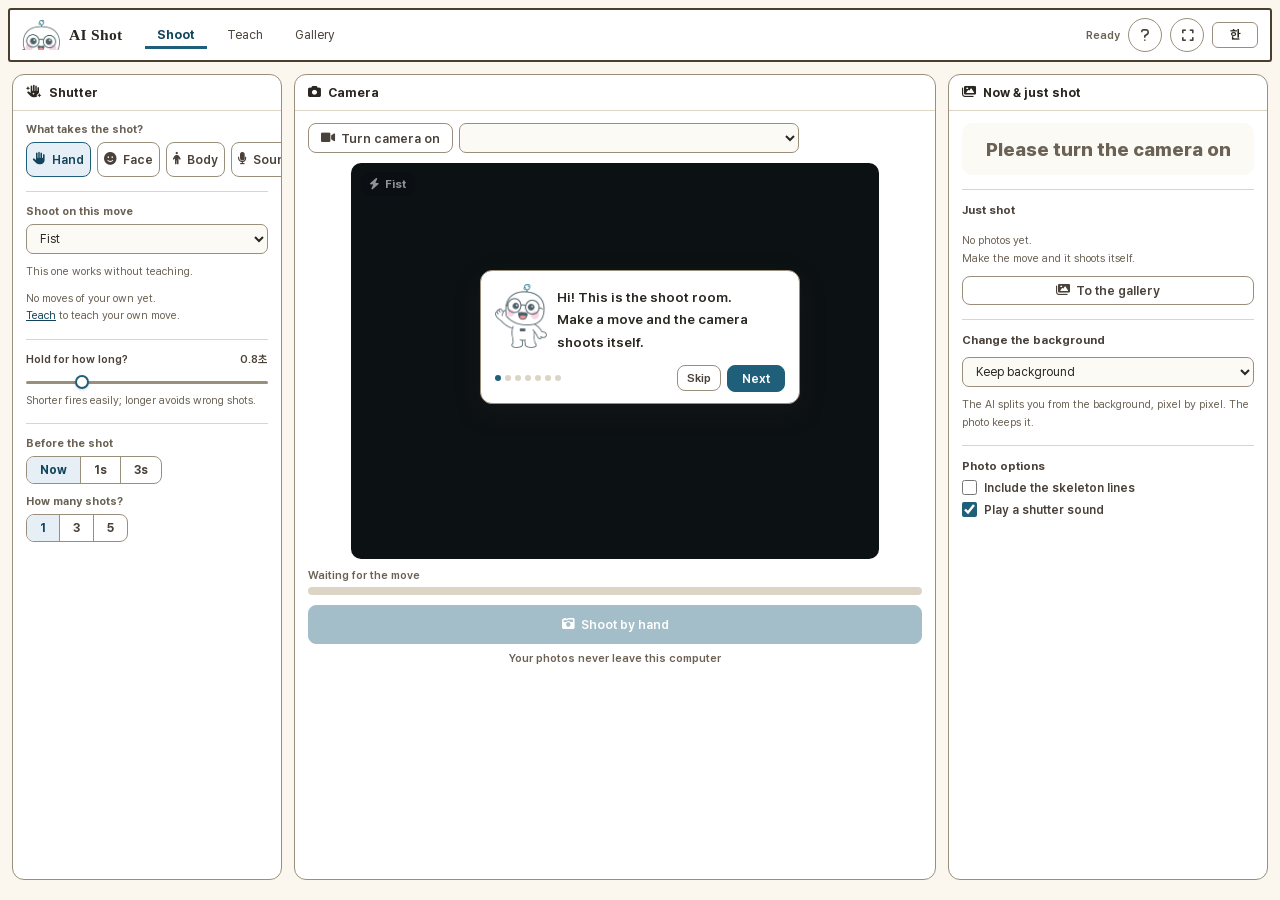
==== commit d3ede7f1: "Rebuild as AI Shot: a camera whose shutter is a gesture Sense Lab was a teaching tool — collect exam" ====
--- a/index.html
+++ b/index.html
@@ -3,61 +3,71 @@
 <head>
 <meta charset="utf-8">
 <meta name="viewport" content="width=device-width,initial-scale=1">
-<title>센스 랩 — 학습실</title>
-<meta name="description" content="웹캠으로 몸의 좌표를 모아 AI를 직접 가르쳐 보세요.">
+<title>AI 샷 — 촬영실</title>
+<meta name="description" content="손짓·표정·포즈·소리로 셔터를 누르는 카메라. 브라우저 안에서만 돌아갑니다.">
 <link rel="icon" type="image/png" href="assets/img/favicon.png">
 <link rel="manifest" href="manifest.webmanifest">
 <meta name="theme-color" content="#FBF7EF">
-<link rel="stylesheet" href="assets/fonts/pretendard.css?v=23">
-<link rel="stylesheet" href="css/all.min.css?v=23">
-<link rel="stylesheet" href="css/ui.css?v=23">
-<link rel="stylesheet" href="css/theme-maker.css?v=23">
-<link rel="stylesheet" href="css/app.css?v=23">
+<link rel="stylesheet" href="assets/fonts/pretendard.css?v=1">
+<link rel="stylesheet" href="css/all.min.css?v=1">
+<link rel="stylesheet" href="css/ui.css?v=1">
+<link rel="stylesheet" href="css/theme-maker.css?v=1">
+<link rel="stylesheet" href="css/app.css?v=1">
 </head>
 <body>
 
 <header data-tab="index.html"></header>
 
-<div id="steps">
-  <div class="stp on" id="s1"><span class="cir">1</span>종류 만들기</div>
-  <div class="stpline"></div>
-  <div class="stp" id="s2"><span class="cir">2</span>예시 모으기</div>
-  <div class="stpline"></div>
-  <div class="stp" id="s3"><span class="cir">3</span>배우기</div>
-  <div class="stpline"></div>
-  <div class="stp" id="s4"><span class="cir">4</span>저장하기</div>
-</div>
-
 <div id="glMain">
 
   <div class="pan" id="panL">
-    <div class="ph"><i class="fa-solid fa-list"></i>종류</div>
+    <div class="ph"><i class="fa-solid fa-hand-sparkles"></i>셔터</div>
     <div class="pb">
-      <div class="pb-label">무엇을 보고 배울까요?</div>
+      <div class="pb-label">무엇으로 찍을까요?</div>
       <div class="srcpick">
         <button class="db on" data-src="hand"><i class="fa-solid fa-hand"></i> 손</button>
         <button class="db" data-src="face"><i class="fa-solid fa-face-smile"></i> 얼굴</button>
         <button class="db" data-src="pose"><i class="fa-solid fa-person"></i> 포즈</button>
         <button class="db" data-src="sound"><i class="fa-solid fa-microphone"></i> 소리</button>
       </div>
-      <div id="variantRow" style="display:none"></div>
 
       <div class="sec2">
-        <div class="row">
-          <input class="inp" id="clsName" type="text" placeholder="이름 (예: 가위)" maxlength="20">
-          <button class="db" id="clsAdd" title="종류 더하기"><i class="fa-solid fa-plus"></i></button>
+        <div class="pb-label">이 동작이면 찰칵</div>
+        <select class="inp" id="trigSel" style="width:100%;cursor:pointer"></select>
+        <div class="hint" id="trigHint">배우지 않아도 되는 동작이에요.</div>
+        <div class="hint" id="noModelHint" style="display:none">
+          아직 만든 제스처가 없어요.<br>
+          <a href="train.html" style="color:var(--acc-ink)">제스처 만들기</a>에서 나만의 동작을 가르쳐 보세요.
         </div>
-        <div id="clsList"></div>
-        <div class="hint" id="clsHint">
-          <i class="fa-solid fa-lightbulb"></i> 맞히고 싶은 것마다 종류를 만들어요.<br>
-          종류를 누른 뒤 예시를 모아요.
+      </div>
+
+      <div class="sec2">
+        <div class="thr">
+          <div class="lb"><span>얼마나 유지할까요?</span><span class="num" id="holdVal">0.8초</span></div>
+          <input type="range" id="holdSlider" min="2" max="30" value="8" step="1">
+          <div class="hint" style="margin-top:5px">짧으면 잘 찍히고, 길면 잘못 찍히는 일이 줄어요.</div>
+        </div>
+      </div>
+
+      <div class="sec2">
+        <div class="pb-label">찰칵 하기 전에</div>
+        <div class="seg" id="cdSeg">
+          <button data-cd="0" class="on">바로</button>
+          <button data-cd="1">1초</button>
+          <button data-cd="3">3초</button>
+        </div>
+        <div class="pb-label" style="margin-top:11px">몇 장 찍을까요?</div>
+        <div class="seg" id="burstSeg">
+          <button data-burst="1" class="on">1장</button>
+          <button data-burst="3">3장</button>
+          <button data-burst="5">5장</button>
         </div>
       </div>
     </div>
   </div>
 
   <div class="pan" id="panC">
-    <div class="ph"><i class="fa-solid fa-camera"></i><span id="panCTitle">카메라 &amp; 예시</span></div>
+    <div class="ph"><i class="fa-solid fa-camera"></i>카메라</div>
     <div class="pb">
       <div class="row" style="margin-bottom:10px">
         <button class="db" id="camBtn" style="flex-shrink:0"><i class="fa-solid fa-video"></i> 카메라 켜기</button>
@@ -66,64 +76,56 @@
 
       <div id="camBox">
         <video id="camVid" playsinline muted></video>
+        <canvas id="bgCv" style="display:none"></canvas>
         <canvas id="ovCv"></canvas>
-        <canvas id="micCv" style="display:none"></canvas>
         <div id="camOff"><i class="fa-solid fa-video-slash fa-2x"></i><span>카메라가 꺼져 있어요</span></div>
+        <div id="cdown"></div>
+        <div id="flash"></div>
+        <div id="armBadge"><i class="fa-solid fa-bolt"></i><span id="armTxt">준비</span></div>
       </div>
-      <div class="privnote" id="privNote">찍은 영상은 이 컴퓨터 밖으로 나가지 않아요</div>
 
-      <div class="selinfo" id="selInfo">종류를 골라 주세요</div>
-      <button class="db go" id="capBtn" disabled><i class="fa-solid fa-camera-retro"></i> 꾹 눌러서 예시 모으기</button>
+      <div class="gauge" id="gaugeWrap">
+        <div class="glb"><span id="gaugeLabel">동작을 기다리는 중</span><span class="num" id="gaugePct"></span></div>
+        <div class="gtrack"><div class="gfill" id="gaugeFill"></div></div>
+      </div>
 
-      <div id="numsWrap">
-        <div id="numsHead"><i class="fa-solid fa-table-list"></i>AI가 보는 숫자
-          <span class="st-badge" id="numsState">안 보여요</span>
-          <span class="st-badge" id="faceSigLine" style="display:none;margin-left:auto;color:var(--acc-ink)"></span></div>
-        <div id="numsBox">
-          <div id="numsEmpty">카메라를 켜면 숫자가 나와요</div>
-          <table id="numsTable" style="display:none"></table>
-        </div>
-        <div class="hint" style="margin-top:5px">AI는 사진이 아니라 이 숫자를 봐요.</div>
-      </div>
+      <button class="db go" id="shotBtn" disabled><i class="fa-solid fa-camera-retro"></i> 손으로 찍기</button>
+      <div class="privnote" id="privNote">찍은 사진은 이 컴퓨터 밖으로 나가지 않아요</div>
     </div>
   </div>
 
   <div class="pan" id="panR">
-    <div class="ph"><i class="fa-solid fa-chart-simple"></i>배우기 &amp; 결과</div>
+    <div class="ph"><i class="fa-solid fa-images"></i>지금 &amp; 방금 찍은 사진</div>
     <div class="pb">
-      <button class="db go" id="trainBtn" disabled style="width:100%;justify-content:center;padding:11px">
-        <i class="fa-solid fa-graduation-cap"></i> 배우기 시작
-      </button>
-      <div class="hint" style="margin-top:6px;margin-bottom:10px">종류 2개에 예시를 모은 뒤에 눌러요.</div>
+      <div class="answer idk" id="liveNow">카메라를 켜 주세요</div>
 
-      <div class="prg">
-        <div class="lb"><span id="prgLabel">준비 중</span><span id="prgPct"></span></div>
-        <div class="track"><div class="fill" id="prgFill"></div></div>
-      </div>
-
-      <div id="chartBox" style="display:none">
-        <canvas id="chart"></canvas>
-        <div class="chart-legend">
-          <span><i class="lg-acc"></i>맞힌 비율</span>
-          <span><i class="lg-warn"></i>오차</span>
+      <div class="sec2">
+        <div class="st">방금 찍은 사진</div>
+        <div id="strip"></div>
+        <div class="hint" id="stripHint">아직 찍은 사진이 없어요.<br>동작을 하면 저절로 찍혀요.</div>
+        <div class="row" style="margin-top:9px">
+          <a class="db" href="gallery.html" style="flex:1;justify-content:center;text-decoration:none">
+            <i class="fa-solid fa-images"></i> 갤러리로
+          </a>
         </div>
       </div>
 
-      <div class="sec2" id="resultSec" style="display:none">
-        <div class="st">결과</div>
-        <div><span class="accbig" id="accBig">0%</span><small id="accWord"></small></div>
-        <div id="cmWrap"></div>
-        <div class="cm-note">헷갈린 표 — 왼쪽이 진짜, 위쪽이 AI의 답이에요.<br>숫자가 대각선에 모이면 잘 배운 거예요.</div>
+      <div class="sec2">
+        <div class="st">배경 바꾸기</div>
+        <select class="inp" id="bgSel" style="width:100%;cursor:pointer;margin-top:6px">
+          <option value="off">배경 그대로</option>
+          <option value="erase">배경 지우기</option>
+          <option value="blur">배경 흐리기</option>
+          <option value="green">초록 배경</option>
+          <option value="blue">파랑 배경</option>
+        </select>
+        <div class="hint">AI가 사람과 배경을 픽셀로 나눠요. 바꾼 배경 그대로 찍혀요.</div>
       </div>
 
       <div class="sec2">
-        <div class="st">저장하기</div>
-        <div class="row">
-          <input class="inp" id="mdlName" type="text" placeholder="모델 이름 (예: 가위바위보)" maxlength="30">
-          <button class="db go" id="mdlSave" disabled title="저장"><i class="fa-solid fa-floppy-disk"></i></button>
-        </div>
-        <div class="hint">저장한 모델은 <a href="test.html" style="color:var(--acc-ink)">시험실</a>과
-          <a href="storage.html" style="color:var(--acc-ink)">보관함</a>에서 볼 수 있어요.</div>
+        <div class="st">사진 설정</div>
+        <label class="chk"><input type="checkbox" id="skelChk"><span>뼈대 선도 같이 찍기</span></label>
+        <label class="chk"><input type="checkbox" id="beepChk" checked><span>찰칵 소리 내기</span></label>
       </div>
     </div>
   </div>
@@ -132,10 +134,10 @@
 
 <div id="toast"></div>
 
-<script src="lib/nav.js?v=23"></script>
-<script src="lib/i18n.js?v=23"></script>
-<script src="lib/tour.js?v=23"></script>
+<script src="lib/nav.js?v=1"></script>
+<script src="lib/i18n.js?v=1"></script>
+<script src="lib/tour.js?v=1"></script>
 <script src="vendor/tfjs/tf.min.js"></script>
-<script type="module" src="lib/learn.js?v=23"></script>
+<script type="module" src="lib/shoot.js?v=1"></script>
 </body>
 </html>
--- a/css/app.css
+++ b/css/app.css
@@ -1,20 +1,8 @@
-/* 센스 랩 전용 스타일 — 공통 규격은 css/ui.css (파이보 랩과 동일) */
-/* 패널·단계·카드 등은 파이보 랩 분류툴(classify.html)의 규격을 그대로 옮겼다 */
+/* AI 샷 전용 스타일 — 색·글자체는 css/theme-maker.css 의 토큰을 그대로 쓴다 */
+/* 패널·버튼·카드 규격은 파이보 랩 계열과 같은 결을 유지한다 */
 
 html,body{height:100%;margin:0;overflow:hidden}
 body{display:flex;flex-direction:column}
-
-/* ── 단계 표시 (분류툴과 동일) ── */
-#steps{display:flex;align-items:center;gap:0;padding:11px 16px;background:var(--panel2);
-  border-bottom:1px solid var(--line);flex-shrink:0}
-.stp{display:flex;align-items:center;gap:7px;font-size:12px;font-weight:600;color:var(--ink3)}
-.stp .cir{width:21px;height:21px;border-radius:50%;display:flex;align-items:center;justify-content:center;
-  background:var(--line);color:#fff;font-size:11px;font-weight:700}
-.stp.on{color:var(--acc-ink)}
-.stp.on .cir{background:var(--acc)}
-.stp.done .cir{background:var(--ok)}
-.stp.done{color:var(--ink2)}
-.stpline{flex:1;height:1px;background:var(--line);margin:0 12px;max-width:70px}
 
 /* ── 본문 3단 패널 ── */
 #glMain{flex:1;min-height:0;display:flex;gap:12px;padding:12px;box-sizing:border-box;background:var(--bg)}
@@ -26,13 +14,18 @@
 #panL{width:270px;flex-shrink:0}
 #panC{flex:1}
 #panR{width:320px;flex-shrink:0}
-
+.ph .st-badge{font-size:10.5px;font-weight:600;color:var(--ink3)}
+.ph .db{padding:4px 9px;font-size:11.5px}
+
+/* ── 공통 컨트롤 ── */
 .pb-label{font-size:11px;font-weight:700;color:var(--ink3);margin-bottom:6px}
 .row{display:flex;gap:6px}
 .inp{flex:1;min-width:0;border:1px solid var(--line);background:var(--panel2);
   border-radius:7px;padding:6px 9px;font-size:12px;font-family:inherit;color:var(--ink);outline:none}
 .inp:focus{border-color:var(--acc)}
 .hint{font-size:11px;color:var(--ink3);margin-top:9px;line-height:1.6}
+.sec2{margin-top:14px;padding-top:13px;border-top:1px solid var(--line-soft)}
+.sec2 .st{font-size:11.5px;font-weight:700;color:var(--ink2);margin-bottom:4px}
 
 .db{display:inline-flex;align-items:center;gap:6px;border:1px solid var(--line);
   background:var(--panel);color:var(--ink2);border-radius:8px;
@@ -42,18 +35,89 @@
 .db.go{background:var(--acc);color:#fff;border-color:var(--acc)}
 .db.go:hover{background:var(--acc-ink);border-color:var(--acc-ink);color:#fff}
 .db.go:disabled{background:var(--acc);border-color:var(--acc);color:#fff}
-.db.warn{background:var(--warn);color:#fff;border-color:var(--warn)}
-.db.warn:hover{background:#C94A40;border-color:#C94A40;color:#fff}
 /* 지우기처럼 위험하지만 튀면 안 되는 버튼 — 평소엔 조용히, 올리면 경고색 */
 .db.danger{color:var(--ink3)}
 .db.danger:hover{border-color:var(--warn);color:var(--warn);background:transparent}
-
-/* ── 소스(무엇을 볼까) 선택 ── */
+.db{-webkit-user-select:none;user-select:none;touch-action:manipulation}
+
+.chk{display:flex;align-items:center;gap:7px;margin-top:7px;font-size:12px;color:var(--ink2);
+  font-weight:600;cursor:pointer}
+.chk input{width:15px;height:15px;accent-color:var(--acc);cursor:pointer}
+
+/* ── 소스 선택 ── */
 .srcpick{display:flex;gap:6px}
 .srcpick .db{flex:1;justify-content:center;padding:9px 6px}
 .srcpick .db.on{background:var(--acc-soft);border-color:var(--acc);color:var(--acc-ink)}
 
-/* ── 종류(클래스) 카드 (분류툴과 동일) ── */
+/* ── 갈래 토글 · 분절 버튼 ── */
+#variantRow{display:flex;align-items:center;gap:8px;margin-top:7px;flex-wrap:wrap}
+#variantRow .lb2{font-size:11px;color:var(--ink3);font-weight:700;flex-shrink:0}
+.seg{display:inline-flex;border:1.5px solid var(--line);border-radius:8px;overflow:hidden}
+.seg button{border:0;background:transparent;padding:6px 13px;font-size:12px;font-weight:700;
+  color:var(--ink2);cursor:pointer;display:flex;gap:5px;align-items:center;font-family:inherit}
+.seg button+button{border-left:1.5px solid var(--line)}
+.seg button.on{background:var(--acc-soft);color:var(--acc-ink)}
+
+/* ── 유지 시간 슬라이더 ── */
+.thr .lb{display:flex;justify-content:space-between;font-size:11px;font-weight:600;color:var(--ink2);margin-bottom:5px}
+.thr input[type=range]{width:100%;accent-color:var(--acc)}
+
+/* ── 카메라 ── */
+#panC .pb{display:flex;flex-direction:column;min-height:0}
+#camSel{max-width:340px}
+#camBox{position:relative;background:#0C1114;border-radius:10px;overflow:hidden;
+  flex:0 0 auto;aspect-ratio:4/3;height:min(44vh,420px);width:auto;max-width:100%;margin:0 auto}
+#camVid{width:100%;height:100%;object-fit:contain;display:block;transform:scaleX(-1)}
+#ovCv,#bgCv{position:absolute;inset:0;width:100%;height:100%;transform:scaleX(-1);pointer-events:none}
+#camOff{position:absolute;inset:0;display:flex;flex-direction:column;align-items:center;justify-content:center;
+  gap:8px;color:#56646C;font-size:12px;font-weight:600}
+#micCv{position:absolute;inset:0;width:100%;height:100%}
+
+/* 카운트다운 큰 숫자 */
+#cdown{position:absolute;inset:0;display:none;align-items:center;justify-content:center;
+  font-size:clamp(60px,18vh,140px);font-weight:800;color:#fff;
+  text-shadow:0 4px 24px rgba(0,0,0,.55);pointer-events:none}
+#cdown.on{display:flex;animation:cdpop .5s ease-out}
+@keyframes cdpop{from{transform:scale(1.6);opacity:.2}to{transform:scale(1);opacity:1}}
+
+/* 찰칵 — 흰 막이 한 번 번쩍 */
+#flash{position:absolute;inset:0;background:#fff;opacity:0;pointer-events:none}
+#flash.on{animation:flash .32s ease-out}
+@keyframes flash{0%{opacity:.85}100%{opacity:0}}
+
+/* 지금 걸려 있는 셔터 동작 */
+#armBadge{position:absolute;left:9px;top:9px;display:flex;align-items:center;gap:6px;
+  padding:5px 10px;border-radius:999px;background:rgba(12,17,20,.55);color:#fff;
+  font-size:11.5px;font-weight:700;backdrop-filter:blur(3px);pointer-events:none;opacity:.55}
+#armBadge.on{opacity:1;background:rgba(31,95,122,.8)}
+
+/* ── 셔터 게이지 ── */
+.gauge{flex-shrink:0;margin-top:10px}
+.gauge .glb{display:flex;justify-content:space-between;font-size:11px;color:var(--ink3);
+  font-weight:600;margin-bottom:5px}
+.gauge .gtrack{height:8px;border-radius:4px;background:var(--line-soft);overflow:hidden}
+.gauge .gfill{height:100%;width:0;background:var(--acc);border-radius:4px;transition:width .08s linear}
+.gauge.armed .glb{color:var(--acc-ink)}
+.gauge.firing .gfill{background:var(--ok)}
+.gauge.firing .glb{color:var(--ok)}
+
+#shotBtn{width:100%;margin-top:10px;justify-content:center;padding:11px;flex-shrink:0}
+.privnote{flex-shrink:0;text-align:center;font-size:11px;color:var(--ink3);margin-top:8px;font-weight:600}
+
+/* ── 지금 보이는 것 ── */
+.answer{margin-top:0;margin-bottom:4px;padding:14px 10px;border-radius:10px;background:var(--panel2);
+  text-align:center;font-size:19px;font-weight:800;color:var(--ink);min-height:52px;
+  display:flex;align-items:center;justify-content:center;overflow-wrap:anywhere}
+.answer.sure{background:var(--acc-soft);color:var(--acc-ink)}
+.answer.idk{color:var(--ink3)}
+
+/* ── 방금 찍은 사진 스트립 ── */
+#strip{display:flex;flex-wrap:wrap;gap:5px;margin-top:6px}
+#strip a{display:block;line-height:0;border-radius:6px;overflow:hidden;border:1px solid var(--line-soft)}
+#strip img{width:56px;height:56px;object-fit:cover;display:block;transition:transform .12s}
+#strip a:hover img{transform:scale(1.08)}
+
+/* ── 동작(클래스) 카드 — 제스처 만들기 ── */
 .cls{border:1px solid var(--line);border-radius:9px;padding:9px 10px;margin-top:8px;cursor:pointer;transition:all .12s}
 .cls:hover{border-color:var(--acc)}
 .cls.on{border-color:var(--acc);background:var(--acc-soft)}
@@ -68,46 +132,12 @@
   transition:transform .1s,outline-color .1s;outline:2px solid transparent}
 .thumbs img:hover{transform:scale(2.2);outline-color:var(--warn);position:relative;z-index:5}
 
-/* ── 카메라 ── */
-#panC .pb{display:flex;flex-direction:column;min-height:0}
-#camSel{max-width:340px}
-#camBox{position:relative;background:#0C1114;border-radius:10px;overflow:hidden;
-  flex:0 0 auto;aspect-ratio:4/3;height:min(40vh,360px);width:auto;max-width:100%;margin:0 auto}
-#camVid{width:100%;height:100%;object-fit:contain;display:block;transform:scaleX(-1)}
-#ovCv{position:absolute;inset:0;width:100%;height:100%;transform:scaleX(-1);pointer-events:none}
-#bgCv{position:absolute;inset:0;width:100%;height:100%;transform:scaleX(-1);pointer-events:none}
-#camOff{position:absolute;inset:0;display:flex;flex-direction:column;align-items:center;justify-content:center;
-  gap:8px;color:#56646C;font-size:12px;font-weight:600}
-#micCv{position:absolute;inset:0;width:100%;height:100%}
-
-/* ── 갈래 토글 (한 손/두 손 · 상반신/전신) ── */
-#variantRow{display:flex;align-items:center;gap:8px;margin-top:7px;flex-wrap:wrap}
-#variantRow .lb2{font-size:11px;color:var(--ink3);font-weight:700;flex-shrink:0}
-.seg{display:inline-flex;border:1.5px solid var(--line);border-radius:8px;overflow:hidden}
-.seg button{border:0;background:transparent;padding:4px 11px;font-size:12px;font-weight:700;
-  color:var(--ink2);cursor:pointer;display:flex;gap:5px;align-items:center;font-family:inherit}
-.seg button+button{border-left:1.5px solid var(--line)}
-.seg button.on{background:var(--acc-soft);color:var(--acc-ink)}
-#capBtn,.selinfo,#panC .row{flex-shrink:0}
 .selinfo{margin-top:10px;padding:8px 10px;border-radius:8px;background:var(--panel2);
-  font-size:12px;color:var(--ink2);font-weight:600;text-align:center}
+  font-size:12px;color:var(--ink2);font-weight:600;text-align:center;flex-shrink:0}
 .selinfo.on{background:var(--acc-soft);color:var(--acc-ink)}
-#capBtn{width:100%;margin-top:9px;justify-content:center;padding:11px}
-.privnote{flex-shrink:0;text-align:center;font-size:11px;color:var(--ink3);margin-top:8px;font-weight:600}
-
-/* ── 좌표 관찰 패널 ── */
-#numsWrap{flex-shrink:0;margin-top:10px}
-#numsHead{display:flex;align-items:center;gap:7px;font-size:11.5px;font-weight:700;color:var(--ink2)}
-#numsHead .st-badge{font-size:10.5px;font-weight:600;color:var(--ink3)}
-#numsBox{margin-top:6px;max-height:118px;overflow-y:auto;border:1px solid var(--line-soft);
-  border-radius:8px;background:var(--panel2);padding:6px 8px}
-#numsBox table{width:100%;border-collapse:collapse;font-family:var(--mono);font-size:10.5px;color:var(--ink2)}
-#numsBox th{text-align:right;font-weight:600;color:var(--ink3);padding:1px 4px;position:sticky;top:-6px;background:var(--panel2)}
-#numsBox th:first-child,#numsBox td:first-child{text-align:left;color:var(--ink3)}
-#numsBox td{text-align:right;padding:1px 4px;font-variant-numeric:tabular-nums;white-space:nowrap}
-#numsEmpty{font-size:11px;color:var(--ink3);text-align:center;padding:10px 0}
-
-/* ── 진행 / 그래프 ── */
+#capBtn{width:100%;margin-top:9px;justify-content:center;padding:11px;flex-shrink:0}
+
+/* ── 학습 진행 / 그래프 ── */
 .prg{margin-bottom:12px}
 .prg .lb{display:flex;justify-content:space-between;font-size:11px;color:var(--ink3);font-weight:600;margin-bottom:5px}
 .track{height:6px;border-radius:3px;background:var(--line-soft);overflow:hidden}
@@ -118,118 +148,50 @@
 .chart-legend i{display:inline-block;width:14px;height:3px;border-radius:2px;margin-right:4px;vertical-align:middle}
 .chart-legend .lg-acc{background:var(--acc)}
 .chart-legend .lg-warn{background:var(--warn)}
-
-/* ── 예측 막대 (분류툴과 동일) ── */
-.bar{margin-bottom:7px}
-.bar .bl{display:flex;justify-content:space-between;font-size:11.5px;font-weight:600;color:var(--ink2);margin-bottom:3px}
-.bar .bt{height:8px;border-radius:4px;background:var(--line-soft);overflow:hidden}
-.bar .bf{height:100%;width:0;background:var(--ink3);transition:width .15s}
-.bar.top .bl{color:var(--acc-ink)}
-.bar.top .bf{background:var(--acc)}
-
-/* ── 결과 / 혼동행렬(헷갈린 표) ── */
-.sec2{border-top:1px solid var(--line-soft);margin-top:13px;padding-top:12px}
-.sec2 .st{font-size:11px;font-weight:700;color:var(--ink3);margin-bottom:8px;
-  text-transform:uppercase;letter-spacing:.04em}
-.accbig{font-size:22px;font-weight:800;color:var(--acc-ink);font-variant-numeric:tabular-nums}
-.accbig small{font-size:12px;color:var(--ink3);font-weight:600;margin-left:6px}
-#cmWrap{overflow-x:auto;margin-top:8px}
-#cmWrap table{border-collapse:collapse;font-size:10.5px;margin:0 auto}
-#cmWrap th{font-weight:600;color:var(--ink3);padding:3px 6px;max-width:64px;overflow:hidden;
-  text-overflow:ellipsis;white-space:nowrap}
-#cmWrap td{border:1px solid var(--line-soft);padding:0;text-align:center;min-width:34px;height:26px;
-  font-variant-numeric:tabular-nums;font-weight:700;color:var(--ink2)}
-#cmWrap td.diag{color:var(--acc-deep)}
-.cm-note{font-size:10.5px;color:var(--ink3);margin-top:6px;line-height:1.5;text-align:center}
-
-/* ── 저장 목록 ── */
-.saved{display:flex;align-items:center;gap:6px;padding:6px 9px;border-radius:7px;
-  background:var(--panel2);margin-bottom:5px;font-size:11.5px}
-.saved .nm{flex:1;font-weight:700;color:var(--ink);overflow:hidden;text-overflow:ellipsis;white-space:nowrap}
-.saved .mt{color:var(--ink3);flex-shrink:0;font-size:10.5px}
-.saved button{border:0;background:none;color:var(--ink3);cursor:pointer;padding:2px 3px}
-.saved button:hover{color:var(--warn)}
-
-/* ── 시험실 ── */
-.modes{display:flex;gap:6px;padding:11px 16px;background:var(--panel2);border-bottom:1px solid var(--line);flex-shrink:0}
-.modes .db.on{background:var(--acc-soft);border-color:var(--acc);color:var(--acc-ink)}
-.mradio{display:flex;align-items:center;gap:8px;border:1px solid var(--line);border-radius:9px;
-  padding:8px 10px;margin-top:8px;cursor:pointer;transition:all .12s;font-size:12px}
-.mradio:hover{border-color:var(--acc)}
-.mradio.on{border-color:var(--acc);background:var(--acc-soft)}
-.mradio .nm{flex:1;font-weight:700;color:var(--ink);overflow:hidden;text-overflow:ellipsis;white-space:nowrap}
-.mradio .mt{font-size:10.5px;color:var(--ink3);flex-shrink:0}
-.thr{margin-top:13px}
-.thr .lb{display:flex;justify-content:space-between;font-size:11px;font-weight:600;color:var(--ink2);margin-bottom:5px}
-.thr input[type=range]{width:100%}
-.answer{margin-top:4px;margin-bottom:11px;padding:14px 10px;border-radius:10px;background:var(--panel2);
-  text-align:center;font-size:19px;font-weight:800;color:var(--ink);min-height:52px;
-  display:flex;align-items:center;justify-content:center;overflow-wrap:anywhere}
-.answer.sure{background:var(--acc-soft);color:var(--acc-ink)}
-.answer.idk{color:var(--ink3)}
-.srcstate{display:flex;align-items:center;gap:6px;padding:6px 9px;border-radius:7px;background:var(--panel2);
-  margin-bottom:5px;font-size:11.5px}
-.srcstate .sn{font-weight:700;color:var(--ink2);width:64px;flex-shrink:0}
-.srcstate .sv{flex:1;font-weight:700;color:var(--ink);overflow:hidden;text-overflow:ellipsis;white-space:nowrap}
-.srcstate .sv.idk,.srcstate .sv.none{color:var(--ink3);font-weight:600}
-.srcstate .sp2{font-size:10.5px;color:var(--ink3);flex-shrink:0;font-variant-numeric:tabular-nums}
-
-/* ── 규칙표 ── */
-.rule{border:1px solid var(--line);border-radius:9px;padding:9px 10px;margin-top:8px}
-.rule .rtop{display:flex;align-items:center;gap:6px;margin-bottom:7px}
-.rule .rtop .inp{font-weight:700}
-.rule .del{border:0;background:none;color:var(--ink3);cursor:pointer;padding:2px 3px;font-size:11px}
-.rule .del:hover{color:var(--warn)}
-.rule .conds{display:flex;flex-direction:column;gap:5px}
-.rcond{display:flex;align-items:center;gap:6px;font-size:11.5px}
-.rcond .sn{width:38px;flex-shrink:0;font-weight:700;color:var(--ink2)}
-.rcond select{flex:1}
-.rule .op{display:flex;gap:4px;margin-top:7px;align-items:center}
-.rule .op .lb2{font-size:10.5px;color:var(--ink3);font-weight:600;margin-right:2px}
-.rule .op button{border:1px solid var(--line);background:var(--panel2);border-radius:6px;padding:3px 10px;
-  font-size:10.5px;font-weight:700;cursor:pointer;color:var(--ink3);font-family:inherit}
-.rule .op button.on{background:var(--acc-soft);border-color:var(--acc);color:var(--acc-ink)}
-.rule.fired{border-color:var(--acc);background:var(--acc-soft)}
-
-/* ── 순서 놀이 (순서도) ── */
-.seq-node{width:fit-content;margin:0 auto;padding:5px 16px;border-radius:999px;border:1px solid var(--line);
-  background:var(--panel2);font-size:11.5px;font-weight:700;color:var(--ink2)}
-.seq-node.goal.done{border-color:var(--ok);background:#EEF5EF;color:var(--ok)}
-.seq-arrow{width:0;height:16px;border-left:2px solid var(--line);margin:0 auto;position:relative}
-.seq-arrow::after{content:'';position:absolute;left:-5px;bottom:-1px;border:4px solid transparent;
-  border-top-color:var(--line)}
-.seq-step{border:1px solid var(--line);border-radius:9px;padding:8px 10px;transition:all .15s}
-.seq-step .top{display:flex;align-items:center;gap:7px}
-.seq-step .sq-idx{width:21px;height:21px;border-radius:50%;flex-shrink:0;display:flex;align-items:center;
-  justify-content:center;background:var(--line);color:#fff;font-size:11px;font-weight:700}
-.seq-step select{flex:1}
-.seq-step .del{border:0;background:none;color:var(--ink3);cursor:pointer;padding:2px 3px;font-size:11px}
-.seq-step .del:hover{color:var(--warn)}
-.seq-step .sq-track{height:5px;border-radius:3px;background:var(--line-soft);overflow:hidden;margin-top:7px}
-.seq-step .sq-fill{height:100%;width:0;background:var(--acc);border-radius:3px;transition:width .1s linear}
-.seq-step.cur{border-color:var(--acc);background:var(--acc-soft)}
-.seq-step.cur .sq-idx{background:var(--acc)}
-.seq-step.done{border-color:var(--ok)}
-.seq-step.done .sq-idx{background:var(--ok)}
-.seq-step.done .sq-fill{background:var(--ok)}
-
-/* ── 보관함 표 ── */
-#stTable{width:100%;border-collapse:collapse;font-size:12px}
-#stTable th{text-align:left;font-size:11px;color:var(--ink3);font-weight:700;padding:7px 9px;
+.accbig{font-size:23px;font-weight:800;color:var(--acc-ink);font-variant-numeric:tabular-nums}
+.accbig + small{font-size:11px;color:var(--ink3);margin-left:6px;font-weight:600}
+
+/* ── 갤러리 ── */
+#glMain.gal{flex-direction:column;overflow-y:auto}
+#glMain.gal .pan{flex:0 0 auto}
+#glMain.gal #panPhotos{flex:1 1 auto;min-height:280px}
+#phGrid{display:grid;grid-template-columns:repeat(auto-fill,minmax(148px,1fr));gap:8px}
+.shot{position:relative;border:1px solid var(--line-soft);border-radius:9px;overflow:hidden;
+  padding:0;background:var(--panel2);cursor:pointer;aspect-ratio:4/3;transition:all .12s}
+.shot:hover{border-color:var(--acc);transform:translateY(-1px)}
+.shot img{width:100%;height:100%;object-fit:cover;display:block}
+.shot .tag{position:absolute;left:6px;bottom:6px;max-width:calc(100% - 12px);
+  padding:3px 8px;border-radius:999px;background:rgba(12,17,20,.6);color:#fff;
+  font-size:10.5px;font-weight:700;overflow:hidden;text-overflow:ellipsis;white-space:nowrap}
+
+#mdTable{width:100%;border-collapse:collapse;font-size:12px}
+#mdTable th{text-align:left;font-size:11px;color:var(--ink3);font-weight:700;padding:7px 9px;
   border-bottom:1px solid var(--line)}
-#stTable td{padding:8px 9px;border-bottom:1px solid var(--line-soft);color:var(--ink2);vertical-align:middle}
-#stTable td.nm{font-weight:700;color:var(--ink)}
-#stTable .num{font-variant-numeric:tabular-nums}
-#stTable .db{padding:4px 9px;font-size:11.5px}
+#mdTable td{padding:8px 9px;border-bottom:1px solid var(--line-soft);color:var(--ink2);vertical-align:middle}
+#mdTable td.nm{font-weight:700;color:var(--ink)}
+#mdTable .num{font-variant-numeric:tabular-nums}
+#mdTable .db{padding:4px 9px;font-size:11.5px}
+
 .dropzone{border:1.5px dashed var(--line);border-radius:10px;padding:18px;text-align:center;
   color:var(--ink3);font-size:12px;font-weight:600;margin-top:12px;transition:all .15s;cursor:pointer}
 .dropzone:hover,.dropzone.over{border-color:var(--acc);color:var(--acc-ink);background:var(--acc-soft)}
+
+/* ── 사진 크게 보기 ── */
+#viewer{position:fixed;inset:0;z-index:250;display:none;align-items:center;justify-content:center;
+  background:rgba(42,38,32,.72);padding:18px}
+#viewer.on{display:flex}
+#viewer .vbox{background:var(--panel);border-radius:12px;overflow:hidden;max-width:min(96vw,1100px);
+  max-height:92vh;display:flex;flex-direction:column;box-shadow:0 12px 40px rgba(0,0,0,.35)}
+#vImg{max-width:100%;max-height:calc(92vh - 62px);object-fit:contain;display:block;background:#0C1114}
+.vbar{display:flex;align-items:center;gap:6px;padding:10px 12px;border-top:1px solid var(--line-soft);
+  flex-wrap:wrap}
+.vmeta{font-size:11.5px;color:var(--ink3);font-weight:600}
 
 /* ── 튜토리얼 (파이보 말풍선 안내) ── */
 .tour{position:fixed;inset:0;z-index:300}
 .tour-spot{position:fixed;border-radius:10px;pointer-events:none;
   border:2px solid var(--acc);
-  box-shadow:0 0 0 9999px rgba(42,38,32,.45);   /* 구멍 뚫린 어두운 막 */
+  box-shadow:0 0 0 9999px rgba(42,38,32,.45);
   transition:all .25s ease}
 .tour-bubble{position:fixed;background:var(--panel);border:1px solid var(--line);
   border-radius:12px;box-shadow:0 8px 24px rgba(42,38,32,.25);padding:13px 14px 11px;
@@ -244,18 +206,13 @@
 .tour-skip{font-size:11.5px;padding:5px 9px}
 .tour-next{font-size:12.5px;padding:5px 14px}
 
-/* ── 토스트 (분류툴과 동일) ── */
-#toast{position:fixed;left:50%;bottom:26px;transform:translateX(-50%);z-index:200;
+/* ── 토스트 ── */
+#toast{position:fixed;left:50%;bottom:26px;transform:translateX(-50%);z-index:400;
   background:#233642;color:#fff;font-size:12.5px;font-weight:600;padding:10px 18px;border-radius:9px;
   box-shadow:0 6px 20px rgba(0,0,0,.2);opacity:0;pointer-events:none;transition:opacity .2s}
 #toast.on{opacity:1}
 
 /* ── 반응형 ── */
-.db{-webkit-user-select:none;user-select:none;touch-action:manipulation}
-#steps{overflow-x:auto}
-#steps .stp{white-space:nowrap;flex-shrink:0}
-#steps .stpline{min-width:16px;flex-shrink:1}
-
 @media (max-width:1100px){
   html,body{overflow:auto;height:auto;min-height:100vh}
   #glMain{flex-direction:column;overflow:visible}
@@ -264,12 +221,12 @@
   #panC{flex:1 1 auto}
   #camBox{width:100%;height:auto;max-height:none}
   .thumbs{max-height:96px}
+  #glMain.gal{overflow:visible}
 }
 
 @media (max-width:700px){
   /* 폰에서는 전체 글자를 한 단계 키운다. 입력칸은 16px — iOS 포커스 확대 방지 */
   body{font-size:15px}
-  /* 헤더는 스크롤 대신 크기를 줄여 한 줄에 맞춘다 */
   header{margin:6px 6px 0;padding:0 8px;gap:4px}
   header h1{font-size:15px;padding-right:6px;flex-shrink:0;letter-spacing:0}
   header h1 img{height:24px}
@@ -279,67 +236,47 @@
   #langToggle{font-size:13px !important;padding:6px 8px !important;min-width:38px !important;margin-right:0}
   .hbtn{width:30px;height:30px;font-size:12px}
   #camSel{max-width:none}
-  /* 단계 표시줄: 스크롤 대신 폭에 맞춰 축소 */
-  #steps{padding:10px 8px;overflow:visible;justify-content:space-between}
-  #steps .stpline{min-width:4px}
-  .stp{font-size:12px;gap:4px}
-  .stp .cir{width:20px;height:20px;font-size:11px}
-  .stpline{margin:0 4px}
-  .modes{flex-wrap:wrap;padding:9px 10px}
-  .modes .db{font-size:14px;padding:9px 13px}
-  #modeHint{display:none}
   #glMain{padding:8px;gap:8px}
   .pan > .ph{font-size:14.5px;padding:12px 13px}
   .pan > .pb{padding:11px}
   .db{font-size:14px;padding:9px 13px}
+  .ph .db{padding:6px 10px;font-size:13px}
   .srcpick .db{padding:11px 4px;font-size:14px}
-  .inp,select.inp,.params input{font-size:16px;padding:9px 11px}
+  .seg button{font-size:13.5px;padding:8px 14px}
+  .inp,select.inp{font-size:16px;padding:9px 11px}
   .hint{font-size:13px;line-height:1.65}
+  .pb-label{font-size:13px}
+  .sec2 .st{font-size:12.5px}
+  .chk{font-size:13.5px}
+  .thr .lb{font-size:13px}
+  input[type=range]::-webkit-slider-thumb{width:20px;height:20px}
+  .gauge .glb{font-size:12.5px}
+  .gauge .gtrack{height:10px}
+  #armBadge{font-size:12.5px}
+  .answer{font-size:20px;min-height:60px}
+  #strip img{width:64px;height:64px}
   .cls{padding:11px 12px}
   .cls .nm{font-size:14.5px}
   .cls .ct{font-size:12.5px}
   .thumbs img{width:40px;height:40px}
   .selinfo{font-size:14px;padding:10px}
-  #capBtn,#trainBtn{font-size:15px;padding:13px}
+  #capBtn,#trainBtn,#shotBtn{font-size:15px;padding:13px}
   .privnote{font-size:12.5px}
-  #numsHead{font-size:13px}
-  #numsHead .st-badge{font-size:12px}
-  #numsBox table{font-size:12px}
-  #numsEmpty{font-size:12.5px}
   .prg .lb{font-size:12.5px}
   .chart-legend{font-size:12px}
   .accbig{font-size:26px}
-  .accbig small{font-size:13px}
-  #cmWrap table{font-size:12.5px}
-  #cmWrap td{min-width:40px;height:30px}
-  .cm-note{font-size:12px}
-  .sec2 .st{font-size:12.5px}
-  .pb-label{font-size:13px}
-  .mradio{padding:11px 12px;font-size:13.5px}
-  .mradio .nm{font-size:14.5px}
-  .mradio .mt{font-size:12px}
-  .thr .lb{font-size:13px}
-  input[type=range]::-webkit-slider-thumb{width:20px;height:20px}
-  .answer{font-size:20px;min-height:60px}
-  .bar .bl{font-size:13px}
-  .bar .bt{height:10px}
-  .srcstate{font-size:13.5px;padding:9px 10px}
-  .srcstate .sp2{font-size:12px}
-  .rule{padding:11px 12px}
-  .rcond{font-size:13.5px}
-  .rcond .sn{width:46px}
-  .rule .op .lb2{font-size:12px}
-  .rule .op button{font-size:12.5px;padding:6px 13px}
-  #stTable{font-size:13.5px}
-  #stTable th{font-size:12px;padding:8px 7px}
-  #stTable td{padding:9px 7px}
+  .accbig + small{font-size:13px}
+  #phGrid{grid-template-columns:repeat(auto-fill,minmax(120px,1fr))}
+  #mdTable{font-size:13.5px}
+  #mdTable th{font-size:12px;padding:8px 7px}
+  #mdTable td{padding:9px 7px}
   .dropzone{padding:16px;font-size:13.5px}
+  .vbar{padding:10px}
   #toast{font-size:14px}
 }
 
 @media (max-width:420px){
-  /* 아주 좁은 폰: 로고(시그니처)는 남기고 여백을 더 조인다.
-     그래도 안 되는 초소형 화면만 가로 스크롤로 넘긴다 */
+  /* 아주 좁은 폰: 로고(시그니처)는 남기고 여백을 더 조인다 */
   header{margin:4px 4px 0;padding:0 6px;gap:2px;overflow-x:auto;scrollbar-width:none}
   header::-webkit-scrollbar{display:none}
   header h1 img{height:22px}
@@ -352,7 +289,4 @@
 @media (max-width:365px){
   /* 초소형: 로고만 남기고 서비스명 글자를 접는다 */
   header h1 .brand-txt{display:none}
-  .stp{font-size:11px;gap:3px}
-  .stp .cir{width:18px;height:18px;font-size:10px}
-  .stpline{margin:0 3px}
-}
+}
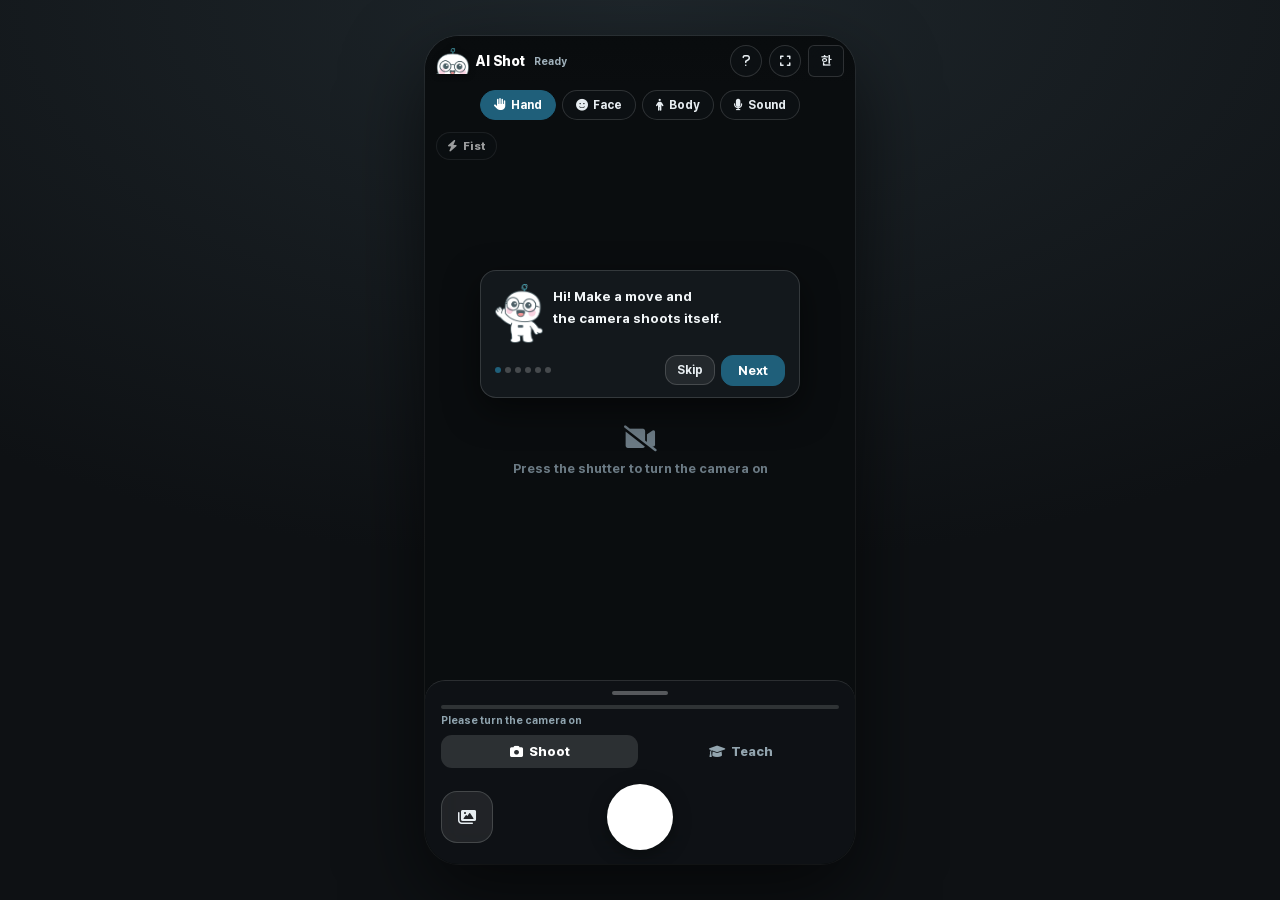
==== commit 15cadc84: "Rebuild the UI as a mobile camera app It still read like a web page: three routes, panel columns, a " ====
--- a/index.html
+++ b/index.html
@@ -2,142 +2,163 @@
 <html lang="ko">
 <head>
 <meta charset="utf-8">
-<meta name="viewport" content="width=device-width,initial-scale=1">
-<title>AI 샷 — 촬영실</title>
+<meta name="viewport" content="width=device-width,initial-scale=1,viewport-fit=cover,maximum-scale=1,user-scalable=no">
+<title>AI 샷</title>
 <meta name="description" content="손짓·표정·포즈·소리로 셔터를 누르는 카메라. 브라우저 안에서만 돌아갑니다.">
 <link rel="icon" type="image/png" href="assets/img/favicon.png">
 <link rel="manifest" href="manifest.webmanifest">
-<meta name="theme-color" content="#FBF7EF">
-<link rel="stylesheet" href="assets/fonts/pretendard.css?v=1">
-<link rel="stylesheet" href="css/all.min.css?v=1">
-<link rel="stylesheet" href="css/ui.css?v=1">
-<link rel="stylesheet" href="css/theme-maker.css?v=1">
-<link rel="stylesheet" href="css/app.css?v=1">
+<meta name="theme-color" content="#0A0D0F">
+<meta name="mobile-web-app-capable" content="yes">
+<meta name="apple-mobile-web-app-capable" content="yes">
+<meta name="apple-mobile-web-app-status-bar-style" content="black-translucent">
+<link rel="stylesheet" href="assets/fonts/pretendard.css?v=2">
+<link rel="stylesheet" href="css/all.min.css?v=2">
+<link rel="stylesheet" href="css/app.css?v=2">
 </head>
-<body>
+<body class="app">
+<div id="shell">
 
-<header data-tab="index.html"></header>
+  <div id="stage">
+    <div id="frame">
+      <video id="camVid" playsinline muted></video>
+      <canvas id="bgCv" style="display:none"></canvas>
+      <canvas id="ovCv"></canvas>
+    </div>
+    <canvas id="micCv" style="display:none"></canvas>
+    <div id="camOff"><i class="fa-solid fa-video-slash fa-2x"></i><span>셔터를 눌러 카메라를 켜요</span></div>
+    <div id="cdown"></div>
+    <div id="flash"></div>
+  </div>
 
-<div id="glMain">
+  <header data-tab="index.html"></header>
 
-  <div class="pan" id="panL">
-    <div class="ph"><i class="fa-solid fa-hand-sparkles"></i>셔터</div>
-    <div class="pb">
-      <div class="pb-label">무엇으로 찍을까요?</div>
-      <div class="srcpick">
-        <button class="db on" data-src="hand"><i class="fa-solid fa-hand"></i> 손</button>
-        <button class="db" data-src="face"><i class="fa-solid fa-face-smile"></i> 얼굴</button>
-        <button class="db" data-src="pose"><i class="fa-solid fa-person"></i> 포즈</button>
-        <button class="db" data-src="sound"><i class="fa-solid fa-microphone"></i> 소리</button>
+  <div class="srcpick">
+    <button class="db on" data-src="hand"><i class="fa-solid fa-hand"></i>손</button>
+    <button class="db" data-src="face"><i class="fa-solid fa-face-smile"></i>얼굴</button>
+    <button class="db" data-src="pose"><i class="fa-solid fa-person"></i>포즈</button>
+    <button class="db" data-src="sound"><i class="fa-solid fa-microphone"></i>소리</button>
+  </div>
+
+  <div id="hud">
+    <div id="armBadge"><i class="fa-solid fa-bolt"></i><span id="armTxt">준비</span></div>
+    <div id="liveNow"></div>
+  </div>
+
+  <div id="sheet">
+    <div id="grip"></div>
+
+    <div class="gauge" id="gaugeWrap">
+      <div class="gtrack"><div class="gfill" id="gaugeFill"></div></div>
+      <div class="glb"><span id="gaugeLabel">동작을 기다리는 중</span><span class="num" id="gaugePct"></span></div>
+    </div>
+
+    <div class="modetabs">
+      <button class="mt on" data-pane="0"><i class="fa-solid fa-camera"></i>촬영</button>
+      <button class="mt" data-pane="1"><i class="fa-solid fa-graduation-cap"></i>학습</button>
+    </div>
+
+    <div id="paneView">
+      <div id="paneTrack">
+
+        <section class="pane" id="paneShoot">
+          <div class="pb-label">이 동작이면 찰칵</div>
+          <select class="inp" id="trigSel"></select>
+          <div class="hint" id="noModelHint" style="display:none">
+            <a href="#" id="goTrain">학습</a>에서 나만의 동작을 만들어요.
+          </div>
+
+          <div class="fld">
+            <div class="lb"><span>유지</span><span class="num" id="holdVal">0.8초</span></div>
+            <input type="range" id="holdSlider" min="2" max="30" value="8" step="1">
+          </div>
+          <div class="fld">
+            <div class="lb"><span>세기</span></div>
+            <div class="seg" id="cdSeg">
+              <button data-cd="0" class="on">바로</button>
+              <button data-cd="1">1초</button>
+              <button data-cd="3">3초</button>
+            </div>
+          </div>
+          <div class="fld">
+            <div class="lb"><span>장수</span></div>
+            <div class="seg" id="burstSeg">
+              <button data-burst="1" class="on">1</button>
+              <button data-burst="3">3</button>
+              <button data-burst="5">5</button>
+            </div>
+          </div>
+          <div class="fld">
+            <div class="lb"><span>배경</span></div>
+            <select class="inp" id="bgSel">
+              <option value="off">그대로</option>
+              <option value="erase">지우기</option>
+              <option value="blur">흐리기</option>
+              <option value="green">초록</option>
+              <option value="blue">파랑</option>
+            </select>
+          </div>
+
+          <label class="chk"><input type="checkbox" id="skelChk"><span>뼈대 선 같이 찍기</span></label>
+          <label class="chk"><input type="checkbox" id="beepChk" checked><span>찰칵 소리</span></label>
+
+          <div class="sec2">
+            <div class="st">방금 찍은 사진</div>
+            <div id="strip"></div>
+            <div class="hint" id="stripHint">동작을 하면 저절로 찍혀요.</div>
+          </div>
+        </section>
+
+        <section class="pane" id="paneTrain">
+          <div id="variantRow" style="display:none"></div>
+
+          <div class="row">
+            <input class="inp" id="clsName" type="text" placeholder="동작 이름" maxlength="20">
+            <button class="db" id="clsAdd" title="동작 더하기"><i class="fa-solid fa-plus"></i></button>
+          </div>
+          <div id="clsList"></div>
+          <div class="hint" id="clsHint">셔터로 쓸 동작과 평소 모습, 둘을 만들어요.</div>
+
+          <div class="selinfo" id="selInfo">동작을 골라 주세요</div>
+
+          <div class="sec2">
+            <button class="db go wide" id="trainBtn" disabled style="margin-top:0"><i class="fa-solid fa-graduation-cap"></i> 배우기</button>
+            <div class="prg">
+              <div class="lb"><span id="prgLabel">준비 중</span><span id="prgPct"></span></div>
+              <div class="track"><div class="fill" id="prgFill"></div></div>
+            </div>
+            <div id="chartBox" style="display:none"><canvas id="chart"></canvas></div>
+            <div id="resultSec" style="display:none">
+              <span class="accbig" id="accBig">0%</span><small id="accWord"></small>
+              <div class="hint" id="accNote"></div>
+            </div>
+          </div>
+
+          <div class="sec2">
+            <div class="st">저장</div>
+            <div class="row">
+              <input class="inp" id="mdlName" type="text" placeholder="이름" maxlength="30">
+              <button class="db go" id="mdlSave" disabled title="저장"><i class="fa-solid fa-floppy-disk"></i></button>
+            </div>
+          </div>
+        </section>
+
       </div>
+    </div>
 
-      <div class="sec2">
-        <div class="pb-label">이 동작이면 찰칵</div>
-        <select class="inp" id="trigSel" style="width:100%;cursor:pointer"></select>
-        <div class="hint" id="trigHint">배우지 않아도 되는 동작이에요.</div>
-        <div class="hint" id="noModelHint" style="display:none">
-          아직 만든 제스처가 없어요.<br>
-          <a href="train.html" style="color:var(--acc-ink)">제스처 만들기</a>에서 나만의 동작을 가르쳐 보세요.
-        </div>
-      </div>
-
-      <div class="sec2">
-        <div class="thr">
-          <div class="lb"><span>얼마나 유지할까요?</span><span class="num" id="holdVal">0.8초</span></div>
-          <input type="range" id="holdSlider" min="2" max="30" value="8" step="1">
-          <div class="hint" style="margin-top:5px">짧으면 잘 찍히고, 길면 잘못 찍히는 일이 줄어요.</div>
-        </div>
-      </div>
-
-      <div class="sec2">
-        <div class="pb-label">찰칵 하기 전에</div>
-        <div class="seg" id="cdSeg">
-          <button data-cd="0" class="on">바로</button>
-          <button data-cd="1">1초</button>
-          <button data-cd="3">3초</button>
-        </div>
-        <div class="pb-label" style="margin-top:11px">몇 장 찍을까요?</div>
-        <div class="seg" id="burstSeg">
-          <button data-burst="1" class="on">1장</button>
-          <button data-burst="3">3장</button>
-          <button data-burst="5">5장</button>
-        </div>
-      </div>
+    <div id="shutterbar">
+      <a class="rbtn" id="galBtn" href="gallery.html" title="갤러리"><i class="fa-solid fa-images"></i></a>
+      <button class="shutter" id="shotBtn" title="찍기"></button>
+      <button class="rbtn" id="camFlip" title="카메라 바꾸기"><i class="fa-solid fa-camera-rotate"></i></button>
     </div>
   </div>
 
-  <div class="pan" id="panC">
-    <div class="ph"><i class="fa-solid fa-camera"></i>카메라</div>
-    <div class="pb">
-      <div class="row" style="margin-bottom:10px">
-        <button class="db" id="camBtn" style="flex-shrink:0"><i class="fa-solid fa-video"></i> 카메라 켜기</button>
-        <select class="inp" id="camSel" style="cursor:pointer"></select>
-      </div>
-
-      <div id="camBox">
-        <video id="camVid" playsinline muted></video>
-        <canvas id="bgCv" style="display:none"></canvas>
-        <canvas id="ovCv"></canvas>
-        <div id="camOff"><i class="fa-solid fa-video-slash fa-2x"></i><span>카메라가 꺼져 있어요</span></div>
-        <div id="cdown"></div>
-        <div id="flash"></div>
-        <div id="armBadge"><i class="fa-solid fa-bolt"></i><span id="armTxt">준비</span></div>
-      </div>
-
-      <div class="gauge" id="gaugeWrap">
-        <div class="glb"><span id="gaugeLabel">동작을 기다리는 중</span><span class="num" id="gaugePct"></span></div>
-        <div class="gtrack"><div class="gfill" id="gaugeFill"></div></div>
-      </div>
-
-      <button class="db go" id="shotBtn" disabled><i class="fa-solid fa-camera-retro"></i> 손으로 찍기</button>
-      <div class="privnote" id="privNote">찍은 사진은 이 컴퓨터 밖으로 나가지 않아요</div>
-    </div>
-  </div>
-
-  <div class="pan" id="panR">
-    <div class="ph"><i class="fa-solid fa-images"></i>지금 &amp; 방금 찍은 사진</div>
-    <div class="pb">
-      <div class="answer idk" id="liveNow">카메라를 켜 주세요</div>
-
-      <div class="sec2">
-        <div class="st">방금 찍은 사진</div>
-        <div id="strip"></div>
-        <div class="hint" id="stripHint">아직 찍은 사진이 없어요.<br>동작을 하면 저절로 찍혀요.</div>
-        <div class="row" style="margin-top:9px">
-          <a class="db" href="gallery.html" style="flex:1;justify-content:center;text-decoration:none">
-            <i class="fa-solid fa-images"></i> 갤러리로
-          </a>
-        </div>
-      </div>
-
-      <div class="sec2">
-        <div class="st">배경 바꾸기</div>
-        <select class="inp" id="bgSel" style="width:100%;cursor:pointer;margin-top:6px">
-          <option value="off">배경 그대로</option>
-          <option value="erase">배경 지우기</option>
-          <option value="blur">배경 흐리기</option>
-          <option value="green">초록 배경</option>
-          <option value="blue">파랑 배경</option>
-        </select>
-        <div class="hint">AI가 사람과 배경을 픽셀로 나눠요. 바꾼 배경 그대로 찍혀요.</div>
-      </div>
-
-      <div class="sec2">
-        <div class="st">사진 설정</div>
-        <label class="chk"><input type="checkbox" id="skelChk"><span>뼈대 선도 같이 찍기</span></label>
-        <label class="chk"><input type="checkbox" id="beepChk" checked><span>찰칵 소리 내기</span></label>
-      </div>
-    </div>
-  </div>
-
+  <div id="toast"></div>
 </div>
 
-<div id="toast"></div>
-
-<script src="lib/nav.js?v=1"></script>
-<script src="lib/i18n.js?v=1"></script>
-<script src="lib/tour.js?v=1"></script>
+<script src="lib/nav.js?v=2"></script>
+<script src="lib/i18n.js?v=2"></script>
+<script src="lib/tour.js?v=2"></script>
 <script src="vendor/tfjs/tf.min.js"></script>
-<script type="module" src="lib/shoot.js?v=1"></script>
+<script type="module" src="lib/app.js?v=2"></script>
 </body>
 </html>
--- a/css/app.css
+++ b/css/app.css
@@ -1,292 +1,335 @@
-/* AI 샷 전용 스타일 — 색·글자체는 css/theme-maker.css 의 토큰을 그대로 쓴다 */
-/* 패널·버튼·카드 규격은 파이보 랩 계열과 같은 결을 유지한다 */
-
-html,body{height:100%;margin:0;overflow:hidden}
-body{display:flex;flex-direction:column}
-
-/* ── 본문 3단 패널 ── */
-#glMain{flex:1;min-height:0;display:flex;gap:12px;padding:12px;box-sizing:border-box;background:var(--bg)}
-.pan{background:var(--panel);border:1px solid var(--line);border-radius:12px;
-  display:flex;flex-direction:column;min-width:0;overflow:hidden}
-.pan > .ph{display:flex;align-items:center;gap:7px;padding:10px 13px;font-size:12.5px;font-weight:700;
-  color:var(--ink);border-bottom:1px solid var(--line-soft);flex-shrink:0}
-.pan > .pb{padding:12px 13px;overflow-y:auto;flex:1}
-#panL{width:270px;flex-shrink:0}
-#panC{flex:1}
-#panR{width:320px;flex-shrink:0}
-.ph .st-badge{font-size:10.5px;font-weight:600;color:var(--ink3)}
-.ph .db{padding:4px 9px;font-size:11.5px}
-
-/* ── 공통 컨트롤 ── */
-.pb-label{font-size:11px;font-weight:700;color:var(--ink3);margin-bottom:6px}
-.row{display:flex;gap:6px}
-.inp{flex:1;min-width:0;border:1px solid var(--line);background:var(--panel2);
-  border-radius:7px;padding:6px 9px;font-size:12px;font-family:inherit;color:var(--ink);outline:none}
-.inp:focus{border-color:var(--acc)}
-.hint{font-size:11px;color:var(--ink3);margin-top:9px;line-height:1.6}
-.sec2{margin-top:14px;padding-top:13px;border-top:1px solid var(--line-soft)}
-.sec2 .st{font-size:11.5px;font-weight:700;color:var(--ink2);margin-bottom:4px}
-
-.db{display:inline-flex;align-items:center;gap:6px;border:1px solid var(--line);
-  background:var(--panel);color:var(--ink2);border-radius:8px;
-  padding:6px 12px;font-size:12.5px;font-weight:600;cursor:pointer;font-family:inherit;transition:all .12s}
-.db:hover{border-color:var(--acc);color:var(--acc-ink);background:var(--acc-soft)}
-.db:disabled{opacity:.4;cursor:default}
-.db.go{background:var(--acc);color:#fff;border-color:var(--acc)}
-.db.go:hover{background:var(--acc-ink);border-color:var(--acc-ink);color:#fff}
-.db.go:disabled{background:var(--acc);border-color:var(--acc);color:#fff}
-/* 지우기처럼 위험하지만 튀면 안 되는 버튼 — 평소엔 조용히, 올리면 경고색 */
-.db.danger{color:var(--ink3)}
-.db.danger:hover{border-color:var(--warn);color:var(--warn);background:transparent}
-.db{-webkit-user-select:none;user-select:none;touch-action:manipulation}
-
-.chk{display:flex;align-items:center;gap:7px;margin-top:7px;font-size:12px;color:var(--ink2);
-  font-weight:600;cursor:pointer}
-.chk input{width:15px;height:15px;accent-color:var(--acc);cursor:pointer}
-
-/* ── 소스 선택 ── */
-.srcpick{display:flex;gap:6px}
-.srcpick .db{flex:1;justify-content:center;padding:9px 6px}
-.srcpick .db.on{background:var(--acc-soft);border-color:var(--acc);color:var(--acc-ink)}
-
-/* ── 갈래 토글 · 분절 버튼 ── */
-#variantRow{display:flex;align-items:center;gap:8px;margin-top:7px;flex-wrap:wrap}
-#variantRow .lb2{font-size:11px;color:var(--ink3);font-weight:700;flex-shrink:0}
-.seg{display:inline-flex;border:1.5px solid var(--line);border-radius:8px;overflow:hidden}
-.seg button{border:0;background:transparent;padding:6px 13px;font-size:12px;font-weight:700;
-  color:var(--ink2);cursor:pointer;display:flex;gap:5px;align-items:center;font-family:inherit}
-.seg button+button{border-left:1.5px solid var(--line)}
-.seg button.on{background:var(--acc-soft);color:var(--acc-ink)}
-
-/* ── 유지 시간 슬라이더 ── */
-.thr .lb{display:flex;justify-content:space-between;font-size:11px;font-weight:600;color:var(--ink2);margin-bottom:5px}
-.thr input[type=range]{width:100%;accent-color:var(--acc)}
-
-/* ── 카메라 ── */
-#panC .pb{display:flex;flex-direction:column;min-height:0}
-#camSel{max-width:340px}
-#camBox{position:relative;background:#0C1114;border-radius:10px;overflow:hidden;
-  flex:0 0 auto;aspect-ratio:4/3;height:min(44vh,420px);width:auto;max-width:100%;margin:0 auto}
-#camVid{width:100%;height:100%;object-fit:contain;display:block;transform:scaleX(-1)}
-#ovCv,#bgCv{position:absolute;inset:0;width:100%;height:100%;transform:scaleX(-1);pointer-events:none}
-#camOff{position:absolute;inset:0;display:flex;flex-direction:column;align-items:center;justify-content:center;
-  gap:8px;color:#56646C;font-size:12px;font-weight:600}
-#micCv{position:absolute;inset:0;width:100%;height:100%}
-
-/* 카운트다운 큰 숫자 */
-#cdown{position:absolute;inset:0;display:none;align-items:center;justify-content:center;
-  font-size:clamp(60px,18vh,140px);font-weight:800;color:#fff;
-  text-shadow:0 4px 24px rgba(0,0,0,.55);pointer-events:none}
-#cdown.on{display:flex;animation:cdpop .5s ease-out}
-@keyframes cdpop{from{transform:scale(1.6);opacity:.2}to{transform:scale(1);opacity:1}}
-
-/* 찰칵 — 흰 막이 한 번 번쩍 */
+/* AI 샷 — 모바일 카메라 앱 셸 */
+/* 카메라가 화면을 다 덮고, 컨트롤은 그 위에 떠 있다. 페이지 스크롤 없음. */
+/*
+   css/theme-maker.css(학습지 종이 테마)는 이 화면에서 쓰지 않는다.
+   그 테마는 흰 종이 바탕 + 흰 헤더 상자 + 명조 제목을 전제로 하는 문서형
+   레이아웃용이고, 화면을 카메라로 채우는 앱에는 정반대로 걸린다.
+   대신 파이보 계열의 강조색(#1F5F7A)을 그대로 가져와 한 제품으로 보이게 한다.
+   design/ 의 공용 규격은 웹 도구 쪽에 그대로 남아 있다.
+*/
+:root{
+  --acc:#1F5F7A;
+  --acc-ink:#9CDCEF;
+  --warn:#B4451C;
+  --ok:#2E7D4F;
+  --sans:'Pretendard Variable',Pretendard,-apple-system,'Segoe UI',sans-serif;
+  --mono:ui-monospace,'SF Mono','Cascadia Mono',Consolas,monospace;
+}
+
+*{box-sizing:border-box}
+html,body{margin:0;padding:0;height:100%;overflow:hidden;overscroll-behavior:none}
+body{background:#0A0D0F;color:var(--ink);font-family:var(--sans);
+  -webkit-font-smoothing:antialiased;-webkit-tap-highlight-color:transparent}
+body.app{position:fixed;inset:0}
+
+/* 노치·홈바 여백 */
+:root{
+  --sat:env(safe-area-inset-top,0px);
+  --sab:env(safe-area-inset-bottom,0px);
+  --glass:rgba(16,20,24,.55);
+  --glass2:rgba(16,20,24,.78);
+}
+
+/* ══ 무대 (카메라) ══ */
+#stage{position:fixed;inset:0;overflow:hidden;background:#0A0D0F;z-index:0}
+/* #frame 은 engine.js 가 화면을 덮는 크기로 키운다. 반전은 여기 한 번만. */
+#frame{position:absolute;top:50%;left:50%;transform:translate(-50%,-50%) scaleX(-1);
+  transform-origin:center}
+#frame > *{position:absolute;inset:0;width:100%;height:100%;display:block}
+#camVid{object-fit:fill;background:#0A0D0F}
+#ovCv,#bgCv{pointer-events:none}
+#micCv{position:absolute;left:0;right:0;bottom:0;height:34%;width:100%;pointer-events:none;opacity:.9}
+
+#camOff{position:absolute;inset:0;display:flex;flex-direction:column;align-items:center;
+  justify-content:center;gap:10px;color:#6B7A84;font-size:13px;font-weight:700;text-align:center;
+  padding:0 24px}
 #flash{position:absolute;inset:0;background:#fff;opacity:0;pointer-events:none}
 #flash.on{animation:flash .32s ease-out}
-@keyframes flash{0%{opacity:.85}100%{opacity:0}}
-
-/* 지금 걸려 있는 셔터 동작 */
-#armBadge{position:absolute;left:9px;top:9px;display:flex;align-items:center;gap:6px;
-  padding:5px 10px;border-radius:999px;background:rgba(12,17,20,.55);color:#fff;
-  font-size:11.5px;font-weight:700;backdrop-filter:blur(3px);pointer-events:none;opacity:.55}
-#armBadge.on{opacity:1;background:rgba(31,95,122,.8)}
-
-/* ── 셔터 게이지 ── */
-.gauge{flex-shrink:0;margin-top:10px}
-.gauge .glb{display:flex;justify-content:space-between;font-size:11px;color:var(--ink3);
-  font-weight:600;margin-bottom:5px}
-.gauge .gtrack{height:8px;border-radius:4px;background:var(--line-soft);overflow:hidden}
-.gauge .gfill{height:100%;width:0;background:var(--acc);border-radius:4px;transition:width .08s linear}
-.gauge.armed .glb{color:var(--acc-ink)}
-.gauge.firing .gfill{background:var(--ok)}
-.gauge.firing .glb{color:var(--ok)}
-
-#shotBtn{width:100%;margin-top:10px;justify-content:center;padding:11px;flex-shrink:0}
-.privnote{flex-shrink:0;text-align:center;font-size:11px;color:var(--ink3);margin-top:8px;font-weight:600}
-
-/* ── 지금 보이는 것 ── */
-.answer{margin-top:0;margin-bottom:4px;padding:14px 10px;border-radius:10px;background:var(--panel2);
-  text-align:center;font-size:19px;font-weight:800;color:var(--ink);min-height:52px;
-  display:flex;align-items:center;justify-content:center;overflow-wrap:anywhere}
-.answer.sure{background:var(--acc-soft);color:var(--acc-ink)}
-.answer.idk{color:var(--ink3)}
-
-/* ── 방금 찍은 사진 스트립 ── */
-#strip{display:flex;flex-wrap:wrap;gap:5px;margin-top:6px}
-#strip a{display:block;line-height:0;border-radius:6px;overflow:hidden;border:1px solid var(--line-soft)}
-#strip img{width:56px;height:56px;object-fit:cover;display:block;transition:transform .12s}
-#strip a:hover img{transform:scale(1.08)}
-
-/* ── 동작(클래스) 카드 — 제스처 만들기 ── */
-.cls{border:1px solid var(--line);border-radius:9px;padding:9px 10px;margin-top:8px;cursor:pointer;transition:all .12s}
-.cls:hover{border-color:var(--acc)}
-.cls.on{border-color:var(--acc);background:var(--acc-soft)}
-.cls .top{display:flex;align-items:center;gap:6px}
-.cls .nm{flex:1;font-size:12.5px;font-weight:700;color:var(--ink);
-  overflow:hidden;text-overflow:ellipsis;white-space:nowrap}
-.cls .ct{font-size:11px;color:var(--ink3);font-weight:600;flex-shrink:0}
-.cls .del{border:0;background:none;color:var(--ink3);cursor:pointer;padding:2px 3px;font-size:11px}
-.cls .del:hover{color:var(--warn)}
-.thumbs{display:flex;flex-wrap:wrap;gap:3px;margin-top:7px;max-height:150px;overflow-y:auto;padding-right:2px}
-.thumbs img{width:32px;height:32px;object-fit:cover;border-radius:4px;display:block;cursor:pointer;
-  transition:transform .1s,outline-color .1s;outline:2px solid transparent}
-.thumbs img:hover{transform:scale(2.2);outline-color:var(--warn);position:relative;z-index:5}
-
-.selinfo{margin-top:10px;padding:8px 10px;border-radius:8px;background:var(--panel2);
-  font-size:12px;color:var(--ink2);font-weight:600;text-align:center;flex-shrink:0}
-.selinfo.on{background:var(--acc-soft);color:var(--acc-ink)}
-#capBtn{width:100%;margin-top:9px;justify-content:center;padding:11px;flex-shrink:0}
-
-/* ── 학습 진행 / 그래프 ── */
-.prg{margin-bottom:12px}
-.prg .lb{display:flex;justify-content:space-between;font-size:11px;color:var(--ink3);font-weight:600;margin-bottom:5px}
-.track{height:6px;border-radius:3px;background:var(--line-soft);overflow:hidden}
-.fill{height:100%;width:0;background:var(--acc);transition:width .2s}
-#chartBox{margin-top:10px}
-#chart{width:100%;height:110px;display:block;border:1px solid var(--line-soft);border-radius:8px;background:var(--panel2)}
-.chart-legend{display:flex;gap:12px;margin-top:4px;font-size:10.5px;color:var(--ink3);font-weight:600}
-.chart-legend i{display:inline-block;width:14px;height:3px;border-radius:2px;margin-right:4px;vertical-align:middle}
-.chart-legend .lg-acc{background:var(--acc)}
-.chart-legend .lg-warn{background:var(--warn)}
-.accbig{font-size:23px;font-weight:800;color:var(--acc-ink);font-variant-numeric:tabular-nums}
-.accbig + small{font-size:11px;color:var(--ink3);margin-left:6px;font-weight:600}
-
-/* ── 갤러리 ── */
-#glMain.gal{flex-direction:column;overflow-y:auto}
-#glMain.gal .pan{flex:0 0 auto}
-#glMain.gal #panPhotos{flex:1 1 auto;min-height:280px}
-#phGrid{display:grid;grid-template-columns:repeat(auto-fill,minmax(148px,1fr));gap:8px}
-.shot{position:relative;border:1px solid var(--line-soft);border-radius:9px;overflow:hidden;
-  padding:0;background:var(--panel2);cursor:pointer;aspect-ratio:4/3;transition:all .12s}
-.shot:hover{border-color:var(--acc);transform:translateY(-1px)}
-.shot img{width:100%;height:100%;object-fit:cover;display:block}
-.shot .tag{position:absolute;left:6px;bottom:6px;max-width:calc(100% - 12px);
-  padding:3px 8px;border-radius:999px;background:rgba(12,17,20,.6);color:#fff;
-  font-size:10.5px;font-weight:700;overflow:hidden;text-overflow:ellipsis;white-space:nowrap}
-
-#mdTable{width:100%;border-collapse:collapse;font-size:12px}
-#mdTable th{text-align:left;font-size:11px;color:var(--ink3);font-weight:700;padding:7px 9px;
-  border-bottom:1px solid var(--line)}
-#mdTable td{padding:8px 9px;border-bottom:1px solid var(--line-soft);color:var(--ink2);vertical-align:middle}
-#mdTable td.nm{font-weight:700;color:var(--ink)}
-#mdTable .num{font-variant-numeric:tabular-nums}
-#mdTable .db{padding:4px 9px;font-size:11.5px}
-
-.dropzone{border:1.5px dashed var(--line);border-radius:10px;padding:18px;text-align:center;
-  color:var(--ink3);font-size:12px;font-weight:600;margin-top:12px;transition:all .15s;cursor:pointer}
-.dropzone:hover,.dropzone.over{border-color:var(--acc);color:var(--acc-ink);background:var(--acc-soft)}
-
-/* ── 사진 크게 보기 ── */
-#viewer{position:fixed;inset:0;z-index:250;display:none;align-items:center;justify-content:center;
-  background:rgba(42,38,32,.72);padding:18px}
-#viewer.on{display:flex}
-#viewer .vbox{background:var(--panel);border-radius:12px;overflow:hidden;max-width:min(96vw,1100px);
-  max-height:92vh;display:flex;flex-direction:column;box-shadow:0 12px 40px rgba(0,0,0,.35)}
-#vImg{max-width:100%;max-height:calc(92vh - 62px);object-fit:contain;display:block;background:#0C1114}
-.vbar{display:flex;align-items:center;gap:6px;padding:10px 12px;border-top:1px solid var(--line-soft);
-  flex-wrap:wrap}
-.vmeta{font-size:11.5px;color:var(--ink3);font-weight:600}
-
-/* ── 튜토리얼 (파이보 말풍선 안내) ── */
+@keyframes flash{0%{opacity:.9}100%{opacity:0}}
+#cdown{position:absolute;inset:0;display:none;align-items:center;justify-content:center;
+  font-size:clamp(88px,26vmin,220px);font-weight:800;color:#fff;line-height:1;
+  text-shadow:0 6px 40px rgba(0,0,0,.6);pointer-events:none}
+#cdown.on{display:flex;animation:cdpop .5s ease-out}
+@keyframes cdpop{from{transform:scale(1.7);opacity:.15}to{transform:scale(1);opacity:1}}
+
+/* ══ 상단 바 (떠 있음) ══ */
+header{position:fixed;left:0;right:0;top:0;z-index:20;
+  display:flex;align-items:center;gap:7px;
+  padding:calc(var(--sat) + 9px) 11px 9px;
+  background:linear-gradient(to bottom,rgba(8,11,13,.62),rgba(8,11,13,0))}
+header h1{display:flex;align-items:center;gap:7px;font-size:14px;font-weight:800;color:#fff;
+  margin:0;padding:0;flex-shrink:0}
+header h1 img{height:26px;width:auto;display:block;filter:drop-shadow(0 1px 3px rgba(0,0,0,.4))}
+header h1 .brand-txt{letter-spacing:-.01em}
+.navlink{display:inline-flex;align-items:center;gap:5px;text-decoration:none;
+  padding:6px 12px;border-radius:999px;font-size:12px;font-weight:700;white-space:nowrap;
+  color:#E7EDF1;background:var(--glass);border:1px solid rgba(255,255,255,.14);
+  backdrop-filter:blur(8px);-webkit-backdrop-filter:blur(8px)}
+.navlink.on{background:#fff;color:#0F1418;border-color:#fff}
+#engine{font-size:10.5px;font-weight:700;color:#9FB0BA;margin-left:2px}
+.hbtn,#langToggle{display:inline-flex;align-items:center;justify-content:center;
+  width:32px;height:32px;flex-shrink:0;border-radius:999px;cursor:pointer;
+  color:#E7EDF1 !important;background:var(--glass) !important;
+  border:1px solid rgba(255,255,255,.14) !important;
+  backdrop-filter:blur(8px);-webkit-backdrop-filter:blur(8px);
+  font-size:12px;font-weight:700;font-family:inherit;padding:0 !important;min-width:0 !important}
+#langToggle{width:auto;min-width:36px !important;padding:0 10px !important;font-size:11.5px}
+
+/* ══ 소스 칩 (떠 있음) ══ */
+.srcpick{position:fixed;left:0;right:0;z-index:15;
+  top:calc(var(--sat) + 54px);
+  display:flex;gap:6px;padding:0 11px;justify-content:center;
+  overflow-x:auto;scrollbar-width:none}
+.srcpick::-webkit-scrollbar{display:none}
+.srcpick .db{flex:0 0 auto;gap:5px;padding:7px 13px;border-radius:999px;font-size:12px;font-weight:700;
+  color:#E7EDF1;background:var(--glass);border:1px solid rgba(255,255,255,.14);
+  backdrop-filter:blur(8px);-webkit-backdrop-filter:blur(8px)}
+.srcpick .db.on{background:var(--acc);border-color:var(--acc);color:#fff}
+
+/* ══ HUD (지금 상태) ══ */
+#hud{position:fixed;left:11px;z-index:15;top:calc(var(--sat) + 96px);
+  display:flex;flex-direction:column;align-items:flex-start;gap:6px;pointer-events:none;
+  max-width:calc(100% - 22px)}
+#armBadge{display:inline-flex;align-items:center;gap:6px;padding:6px 11px;border-radius:999px;
+  background:var(--glass);color:#fff;font-size:11.5px;font-weight:800;opacity:.6;
+  backdrop-filter:blur(8px);-webkit-backdrop-filter:blur(8px);
+  border:1px solid rgba(255,255,255,.12);max-width:100%}
+#armBadge.on{opacity:1;background:rgba(31,95,122,.85);border-color:rgba(255,255,255,.22)}
+#armBadge span{overflow:hidden;text-overflow:ellipsis;white-space:nowrap}
+#liveNow{font-size:15px;font-weight:800;color:#fff;text-shadow:0 2px 10px rgba(0,0,0,.6);
+  padding:0 2px;opacity:.55;overflow-wrap:anywhere}
+#liveNow.on{opacity:1}
+
+/* ══ 바텀 시트 ══ */
+#sheet{position:fixed;left:0;right:0;bottom:0;z-index:30;
+  background:var(--glass2);backdrop-filter:blur(18px);-webkit-backdrop-filter:blur(18px);
+  border-top:1px solid rgba(255,255,255,.12);
+  border-radius:20px 20px 0 0;
+  padding-bottom:var(--sab);
+  color:#E7EDF1;
+  display:flex;flex-direction:column}
+
+#grip{height:24px;flex-shrink:0;display:flex;align-items:center;justify-content:center;
+  cursor:pointer;touch-action:manipulation}
+#grip::after{content:'';width:40px;height:4px;border-radius:2px;background:rgba(255,255,255,.3);
+  transition:width .2s}
+#sheet.down #grip::after{width:56px}
+
+/* 게이지 — 시트 맨 위에 얇게 */
+.gauge{flex-shrink:0;padding:0 16px 6px}
+.gauge .gtrack{height:4px;border-radius:2px;background:rgba(255,255,255,.14);overflow:hidden}
+.gauge .gfill{height:100%;width:0;background:var(--acc);border-radius:2px;transition:width .08s linear}
+.gauge .glb{display:flex;justify-content:space-between;font-size:10.5px;font-weight:700;
+  color:#8FA3AE;margin-top:5px}
+.gauge.armed .glb{color:#9CDCEF}
+.gauge.firing .gfill{background:#4ED27F}
+.gauge.firing .glb{color:#4ED27F}
+
+/* 모드 탭 */
+.modetabs{flex-shrink:0;display:flex;gap:4px;padding:2px 16px 8px}
+.modetabs .mt{flex:1;display:inline-flex;align-items:center;justify-content:center;gap:6px;
+  padding:9px 8px;border-radius:11px;font-size:13px;font-weight:800;cursor:pointer;
+  font-family:inherit;color:#93A5AF;background:transparent;border:0}
+.modetabs .mt.on{background:rgba(255,255,255,.13);color:#fff}
+
+/* 좌우로 넘기는 판 */
+/* 판 높이는 고정한다 — 카메라가 화면의 주인이어야 한다 */
+#paneView{flex:0 0 auto;height:min(30vh,260px);overflow:hidden;touch-action:pan-y;
+  transition:height .26s cubic-bezier(.32,.72,0,1)}
+#sheet.down #paneView{height:0}
+#paneTrack{display:flex;width:200%;height:100%;
+  transition:transform .28s cubic-bezier(.32,.72,0,1)}
+#paneTrack.drag{transition:none}
+.pane{width:50%;flex-shrink:0;height:100%;overflow-y:auto;padding:0 16px 10px;
+  -webkit-overflow-scrolling:touch}
+
+/* 셔터 줄 */
+#shutterbar{flex-shrink:0;display:grid;grid-template-columns:56px 1fr 56px;align-items:center;
+  gap:10px;padding:8px 16px 14px}
+.shutter{width:66px;height:66px;border-radius:50%;justify-self:center;cursor:pointer;
+  border:4px solid rgba(255,255,255,.9);background:#fff;padding:0;
+  box-shadow:0 4px 18px rgba(0,0,0,.35);transition:transform .1s}
+.shutter:active{transform:scale(.92)}
+.shutter:disabled{opacity:.35;cursor:default}
+.shutter.busy{background:var(--warn);border-color:rgba(255,255,255,.7)}
+.rbtn{width:52px;height:52px;border-radius:16px;display:inline-flex;align-items:center;
+  justify-content:center;cursor:pointer;border:1px solid rgba(255,255,255,.16);
+  background:rgba(255,255,255,.08);color:#E7EDF1;font-size:16px;padding:0;overflow:hidden;
+  text-decoration:none;flex-shrink:0}
+.rbtn img{width:100%;height:100%;object-fit:cover;display:block}
+#galBtn{justify-self:start}
+#camFlip{justify-self:end}
+
+/* ══ 시트 안쪽 컨트롤 ══ */
+.pb-label{font-size:10.5px;font-weight:800;color:#8FA3AE;margin:0 0 5px;
+  text-transform:uppercase;letter-spacing:.04em}
+.row{display:flex;gap:6px}
+.inp{flex:1;min-width:0;width:100%;border:1px solid rgba(255,255,255,.16);
+  background:rgba(255,255,255,.07);border-radius:11px;padding:10px 11px;font-size:14px;
+  font-family:inherit;color:#F2F6F8;outline:none;appearance:none}
+.inp:focus{border-color:var(--acc)}
+select.inp{cursor:pointer}
+select.inp option,select.inp optgroup{background:#151A1E;color:#F2F6F8}
+.hint{font-size:11.5px;color:#8FA3AE;margin-top:7px;line-height:1.55}
+.hint a{color:#9CDCEF}
+
+.fld{display:flex;align-items:center;gap:10px;margin-top:10px}
+.fld .lb{flex:0 0 74px;display:flex;justify-content:space-between;align-items:center;
+  font-size:12px;font-weight:700;color:#B6C6CF}
+.fld .lb .num{color:#fff;font-variant-numeric:tabular-nums}
+.fld > .seg,.fld > .inp,.fld > input[type=range]{flex:1;min-width:0}
+input[type=range]{accent-color:var(--acc);height:26px}
+
+.seg{display:inline-flex;background:rgba(255,255,255,.07);border:1px solid rgba(255,255,255,.14);
+  border-radius:11px;overflow:hidden}
+.seg button{flex:1;border:0;background:transparent;padding:9px 6px;font-size:12.5px;font-weight:700;
+  color:#9FB0BA;cursor:pointer;font-family:inherit;display:inline-flex;align-items:center;
+  justify-content:center;gap:5px;white-space:nowrap}
+.seg button.on{background:rgba(255,255,255,.16);color:#fff}
+
+.db{display:inline-flex;align-items:center;justify-content:center;gap:7px;
+  border:1px solid rgba(255,255,255,.16);background:rgba(255,255,255,.07);color:#E7EDF1;
+  border-radius:12px;padding:10px 14px;font-size:13.5px;font-weight:700;cursor:pointer;
+  font-family:inherit;-webkit-user-select:none;user-select:none;touch-action:manipulation;
+  text-decoration:none}
+.db:disabled{opacity:.38;cursor:default}
+.db.go{background:var(--acc);border-color:var(--acc);color:#fff}
+.db.go:disabled{background:rgba(31,95,122,.5);border-color:transparent}
+.db.wide{width:100%;margin-top:10px}
+.db.danger{color:#9FB0BA}
+
+.chk{display:flex;align-items:center;gap:9px;margin-top:11px;font-size:13px;color:#C6D4DC;
+  font-weight:700;cursor:pointer}
+.chk input{width:18px;height:18px;accent-color:var(--acc);cursor:pointer;flex-shrink:0}
+
+.sec2{margin-top:14px;padding-top:12px;border-top:1px solid rgba(255,255,255,.1)}
+.sec2 .st{font-size:10.5px;font-weight:800;color:#8FA3AE;margin-bottom:7px;
+  text-transform:uppercase;letter-spacing:.04em}
+
+/* 방금 찍은 사진 */
+#strip{display:flex;gap:6px;overflow-x:auto;padding-bottom:2px;scrollbar-width:none}
+#strip::-webkit-scrollbar{display:none}
+#strip a{flex:0 0 auto;line-height:0;border-radius:10px;overflow:hidden;
+  border:1px solid rgba(255,255,255,.14)}
+#strip img{width:56px;height:56px;object-fit:cover;display:block}
+
+/* 학습 — 동작 카드 */
+.cls{border:1px solid rgba(255,255,255,.14);border-radius:12px;padding:9px 11px;margin-top:7px;
+  cursor:pointer;background:rgba(255,255,255,.04)}
+.cls.on{border-color:var(--acc);background:rgba(31,95,122,.28)}
+.cls .top{display:flex;align-items:center;gap:7px}
+.cls .nm{flex:1;font-size:13.5px;font-weight:800;color:#F2F6F8;overflow:hidden;
+  text-overflow:ellipsis;white-space:nowrap}
+.cls .ct{font-size:11px;color:#8FA3AE;font-weight:700;flex-shrink:0;font-variant-numeric:tabular-nums}
+.cls .del{border:0;background:none;color:#8FA3AE;cursor:pointer;padding:3px 4px;font-size:12px}
+.thumbs{display:flex;gap:3px;margin-top:7px;overflow-x:auto;scrollbar-width:none}
+.thumbs::-webkit-scrollbar{display:none}
+.thumbs img{width:34px;height:34px;object-fit:cover;border-radius:6px;display:block;
+  cursor:pointer;flex:0 0 auto}
+
+.selinfo{margin-top:11px;padding:9px 10px;border-radius:11px;background:rgba(255,255,255,.06);
+  font-size:12.5px;color:#9FB0BA;font-weight:700;text-align:center}
+.selinfo.on{background:rgba(31,95,122,.3);color:#CDEAF5}
+
+#variantRow{display:flex;align-items:center;gap:10px;margin-bottom:10px}
+#variantRow .lb2{flex:0 0 74px;font-size:12px;font-weight:700;color:#B6C6CF}
+#variantRow .seg{flex:1}
+
+.prg{margin-top:11px}
+.prg .lb{display:flex;justify-content:space-between;font-size:11px;font-weight:700;
+  color:#8FA3AE;margin-bottom:5px}
+.prg .track{height:5px;border-radius:3px;background:rgba(255,255,255,.14);overflow:hidden}
+.prg .fill{height:100%;width:0;background:var(--acc);transition:width .2s}
+#chartBox{margin-top:9px}
+#chart{width:100%;height:78px;display:block;border-radius:10px;background:rgba(255,255,255,.05)}
+#resultSec{margin-top:10px}
+.accbig{font-size:26px;font-weight:800;color:#9CDCEF;font-variant-numeric:tabular-nums}
+.accbig + small{font-size:11.5px;color:#8FA3AE;margin-left:7px;font-weight:700}
+
+/* ══ 토스트 ══ */
+#toast{position:fixed;left:50%;bottom:calc(var(--sab) + 150px);transform:translateX(-50%);
+  z-index:400;background:rgba(12,17,20,.92);color:#fff;font-size:13px;font-weight:700;
+  padding:11px 18px;border-radius:12px;max-width:calc(100% - 32px);text-align:center;
+  box-shadow:0 8px 26px rgba(0,0,0,.4);opacity:0;pointer-events:none;transition:opacity .2s;
+  backdrop-filter:blur(10px)}
+#toast.on{opacity:1}
+
+/* ══ 튜토리얼 ══ */
 .tour{position:fixed;inset:0;z-index:300}
-.tour-spot{position:fixed;border-radius:10px;pointer-events:none;
-  border:2px solid var(--acc);
-  box-shadow:0 0 0 9999px rgba(42,38,32,.45);
-  transition:all .25s ease}
-.tour-bubble{position:fixed;background:var(--panel);border:1px solid var(--line);
-  border-radius:12px;box-shadow:0 8px 24px rgba(42,38,32,.25);padding:13px 14px 11px;
-  display:flex;flex-wrap:wrap;gap:10px;align-items:flex-start;transition:all .25s ease}
-.tour-char{width:52px;height:auto;flex-shrink:0}
-.tour-text{flex:1;min-width:0;font-size:13.5px;font-weight:600;color:var(--ink);
-  line-height:1.65;white-space:pre-line;padding-top:2px}
+.tour-spot{position:fixed;border-radius:14px;pointer-events:none;border:2px solid var(--acc);
+  box-shadow:0 0 0 9999px rgba(6,9,11,.6);transition:all .25s ease}
+.tour-bubble{position:fixed;background:rgba(20,26,30,.96);border:1px solid rgba(255,255,255,.14);
+  border-radius:16px;box-shadow:0 12px 34px rgba(0,0,0,.5);padding:13px 14px 11px;
+  display:flex;flex-wrap:wrap;gap:10px;align-items:flex-start;transition:all .25s ease;
+  backdrop-filter:blur(12px)}
+.tour-char{width:48px;height:auto;flex-shrink:0}
+.tour-text{flex:1;min-width:0;font-size:13.5px;font-weight:700;color:#F2F6F8;line-height:1.6;
+  white-space:pre-line;padding-top:2px}
 .tour-foot{width:100%;display:flex;align-items:center;gap:6px;margin-top:2px}
 .tour-dots{flex:1;display:flex;gap:4px;align-items:center}
-.tour-dots .dot{width:6px;height:6px;border-radius:50%;background:var(--line-soft)}
+.tour-dots .dot{width:6px;height:6px;border-radius:50%;background:rgba(255,255,255,.22)}
 .tour-dots .dot.on{background:var(--acc)}
-.tour-skip{font-size:11.5px;padding:5px 9px}
-.tour-next{font-size:12.5px;padding:5px 14px}
-
-/* ── 토스트 ── */
-#toast{position:fixed;left:50%;bottom:26px;transform:translateX(-50%);z-index:400;
-  background:#233642;color:#fff;font-size:12.5px;font-weight:600;padding:10px 18px;border-radius:9px;
-  box-shadow:0 6px 20px rgba(0,0,0,.2);opacity:0;pointer-events:none;transition:opacity .2s}
-#toast.on{opacity:1}
-
-/* ── 반응형 ── */
-@media (max-width:1100px){
-  html,body{overflow:auto;height:auto;min-height:100vh}
-  #glMain{flex-direction:column;overflow:visible}
-  .pan > .pb{overflow-y:visible}
-  #panL,#panR{width:100%}
-  #panC{flex:1 1 auto}
-  #camBox{width:100%;height:auto;max-height:none}
-  .thumbs{max-height:96px}
-  #glMain.gal{overflow:visible}
+.tour-skip{font-size:12px;padding:7px 11px}
+.tour-next{font-size:13px;padding:7px 16px}
+
+/* ══ 갤러리 ══ */
+body.gal{background:#0F1417;position:static}
+body.gal,body.gal html{overflow:auto}
+#galMain{position:relative;z-index:1;padding:calc(var(--sat) + 58px) 12px calc(var(--sab) + 24px);
+  min-height:100vh;background:#0F1417}
+body.gal header{background:rgba(15,20,23,.9);backdrop-filter:blur(14px);
+  border-bottom:1px solid rgba(255,255,255,.09)}
+.galsec{margin-bottom:22px}
+.galsec > .gh{display:flex;align-items:center;gap:8px;margin-bottom:9px;
+  font-size:12px;font-weight:800;color:#B6C6CF;text-transform:uppercase;letter-spacing:.04em}
+.galsec > .gh .st-badge{font-size:11px;font-weight:700;color:#8FA3AE;text-transform:none}
+.galsec > .gh .db{padding:7px 11px;font-size:12px}
+#phGrid{display:grid;grid-template-columns:repeat(auto-fill,minmax(104px,1fr));gap:6px}
+.shot{position:relative;border:0;border-radius:12px;overflow:hidden;padding:0;
+  background:rgba(255,255,255,.05);cursor:pointer;aspect-ratio:1}
+.shot img{width:100%;height:100%;object-fit:cover;display:block}
+.shot .tag{position:absolute;left:5px;bottom:5px;max-width:calc(100% - 10px);padding:3px 8px;
+  border-radius:999px;background:rgba(8,11,13,.72);color:#fff;font-size:10px;font-weight:800;
+  overflow:hidden;text-overflow:ellipsis;white-space:nowrap;backdrop-filter:blur(6px)}
+#phEmpty,#mdEmpty{color:#8FA3AE;font-size:13px;text-align:center;padding:26px 12px;line-height:1.6}
+#phEmpty img{width:96px;display:block;margin:0 auto 12px;opacity:.85}
+
+.mdcard{display:flex;align-items:center;gap:11px;padding:11px;border-radius:14px;
+  background:rgba(255,255,255,.05);border:1px solid rgba(255,255,255,.1);margin-bottom:7px}
+.mdcard .mi{flex:1;min-width:0}
+.mdcard .mn{font-size:14px;font-weight:800;color:#F2F6F8;overflow:hidden;
+  text-overflow:ellipsis;white-space:nowrap}
+.mdcard .ms{font-size:11.5px;color:#8FA3AE;font-weight:700;margin-top:3px;overflow:hidden;
+  text-overflow:ellipsis;white-space:nowrap}
+.mdcard .ma{display:flex;gap:4px;flex-shrink:0}
+.mdcard .ma .db{width:36px;height:36px;padding:0;border-radius:11px}
+.dropzone{border:1.5px dashed rgba(255,255,255,.2);border-radius:14px;padding:16px;
+  text-align:center;color:#8FA3AE;font-size:12.5px;font-weight:700;margin-top:10px;cursor:pointer}
+.dropzone.over{border-color:var(--acc);color:#9CDCEF;background:rgba(31,95,122,.2)}
+
+#viewer{position:fixed;inset:0;z-index:250;display:none;flex-direction:column;
+  background:rgba(6,9,11,.95);backdrop-filter:blur(6px)}
+#viewer.on{display:flex}
+#vImg{flex:1;min-height:0;width:100%;object-fit:contain;display:block}
+.vbar{flex-shrink:0;display:flex;align-items:center;gap:7px;flex-wrap:wrap;
+  padding:11px 14px calc(var(--sab) + 14px);background:rgba(12,17,20,.9)}
+.vmeta{font-size:11.5px;color:#8FA3AE;font-weight:700;width:100%}
+
+/* ══ 넓은 화면 ══ */
+/* 폰 화면 그대로 가운데에 세워 둔다 — 앱 느낌을 잃지 않게.
+   #shell 에 transform 이 걸리면 그 안의 position:fixed 자식들은
+   화면이 아니라 #shell 을 기준으로 잡힌다 (변형된 조상이 컨테이닝 블록이 된다).
+   그래서 셀렉터를 하나하나 고칠 필요가 없다. */
+@media (min-width:820px) and (min-height:640px){
+  body.app{background:#14181B}
+  body.app::before{content:'';position:fixed;inset:0;z-index:0;
+    background:radial-gradient(120% 90% at 50% 0%,#1E262B 0%,#0E1114 70%)}
+  #shell{position:fixed;top:50%;left:50%;
+    transform:translate(-50%,-50%);
+    width:min(430px,92vw);height:min(880px,92vh);
+    border-radius:34px;overflow:hidden;background:#0A0D0F;
+    box-shadow:0 30px 80px rgba(0,0,0,.6),0 0 0 1px rgba(255,255,255,.08)}
+  #shell #sheet{max-height:72%}
+  #shell #toast{bottom:150px}
+  :root{--sat:0px;--sab:0px}
 }
-
-@media (max-width:700px){
-  /* 폰에서는 전체 글자를 한 단계 키운다. 입력칸은 16px — iOS 포커스 확대 방지 */
-  body{font-size:15px}
-  header{margin:6px 6px 0;padding:0 8px;gap:4px}
-  header h1{font-size:15px;padding-right:6px;flex-shrink:0;letter-spacing:0}
-  header h1 img{height:24px}
-  /* theme-maker.css 가 html body .navlink 로 높게 걸어 두므로 같은 특이성으로 좁힌다 */
-  html body .navlink{flex-shrink:0;padding:6px 9px 4px;font-size:13.5px}
-  #engine{display:none}
-  #langToggle{font-size:13px !important;padding:6px 8px !important;min-width:38px !important;margin-right:0}
-  .hbtn{width:30px;height:30px;font-size:12px}
-  #camSel{max-width:none}
-  #glMain{padding:8px;gap:8px}
-  .pan > .ph{font-size:14.5px;padding:12px 13px}
-  .pan > .pb{padding:11px}
-  .db{font-size:14px;padding:9px 13px}
-  .ph .db{padding:6px 10px;font-size:13px}
-  .srcpick .db{padding:11px 4px;font-size:14px}
-  .seg button{font-size:13.5px;padding:8px 14px}
-  .inp,select.inp{font-size:16px;padding:9px 11px}
-  .hint{font-size:13px;line-height:1.65}
-  .pb-label{font-size:13px}
-  .sec2 .st{font-size:12.5px}
-  .chk{font-size:13.5px}
-  .thr .lb{font-size:13px}
-  input[type=range]::-webkit-slider-thumb{width:20px;height:20px}
-  .gauge .glb{font-size:12.5px}
-  .gauge .gtrack{height:10px}
-  #armBadge{font-size:12.5px}
-  .answer{font-size:20px;min-height:60px}
-  #strip img{width:64px;height:64px}
-  .cls{padding:11px 12px}
-  .cls .nm{font-size:14.5px}
-  .cls .ct{font-size:12.5px}
-  .thumbs img{width:40px;height:40px}
-  .selinfo{font-size:14px;padding:10px}
-  #capBtn,#trainBtn,#shotBtn{font-size:15px;padding:13px}
-  .privnote{font-size:12.5px}
-  .prg .lb{font-size:12.5px}
-  .chart-legend{font-size:12px}
-  .accbig{font-size:26px}
-  .accbig + small{font-size:13px}
-  #phGrid{grid-template-columns:repeat(auto-fill,minmax(120px,1fr))}
-  #mdTable{font-size:13.5px}
-  #mdTable th{font-size:12px;padding:8px 7px}
-  #mdTable td{padding:9px 7px}
-  .dropzone{padding:16px;font-size:13.5px}
-  .vbar{padding:10px}
-  #toast{font-size:14px}
-}
-
-@media (max-width:420px){
-  /* 아주 좁은 폰: 로고(시그니처)는 남기고 여백을 더 조인다 */
-  header{margin:4px 4px 0;padding:0 6px;gap:2px;overflow-x:auto;scrollbar-width:none}
-  header::-webkit-scrollbar{display:none}
-  header h1 img{height:22px}
-  header h1{font-size:13.5px;padding-right:3px;gap:5px}
-  html body .navlink{padding:6px 4px 4px;font-size:13px}
-  #langToggle{min-width:34px !important;padding:6px 6px !important}
-  .hbtn{width:28px;height:28px;flex-shrink:0}
-}
-
-@media (max-width:365px){
-  /* 초소형: 로고만 남기고 서비스명 글자를 접는다 */
-  header h1 .brand-txt{display:none}
-}
